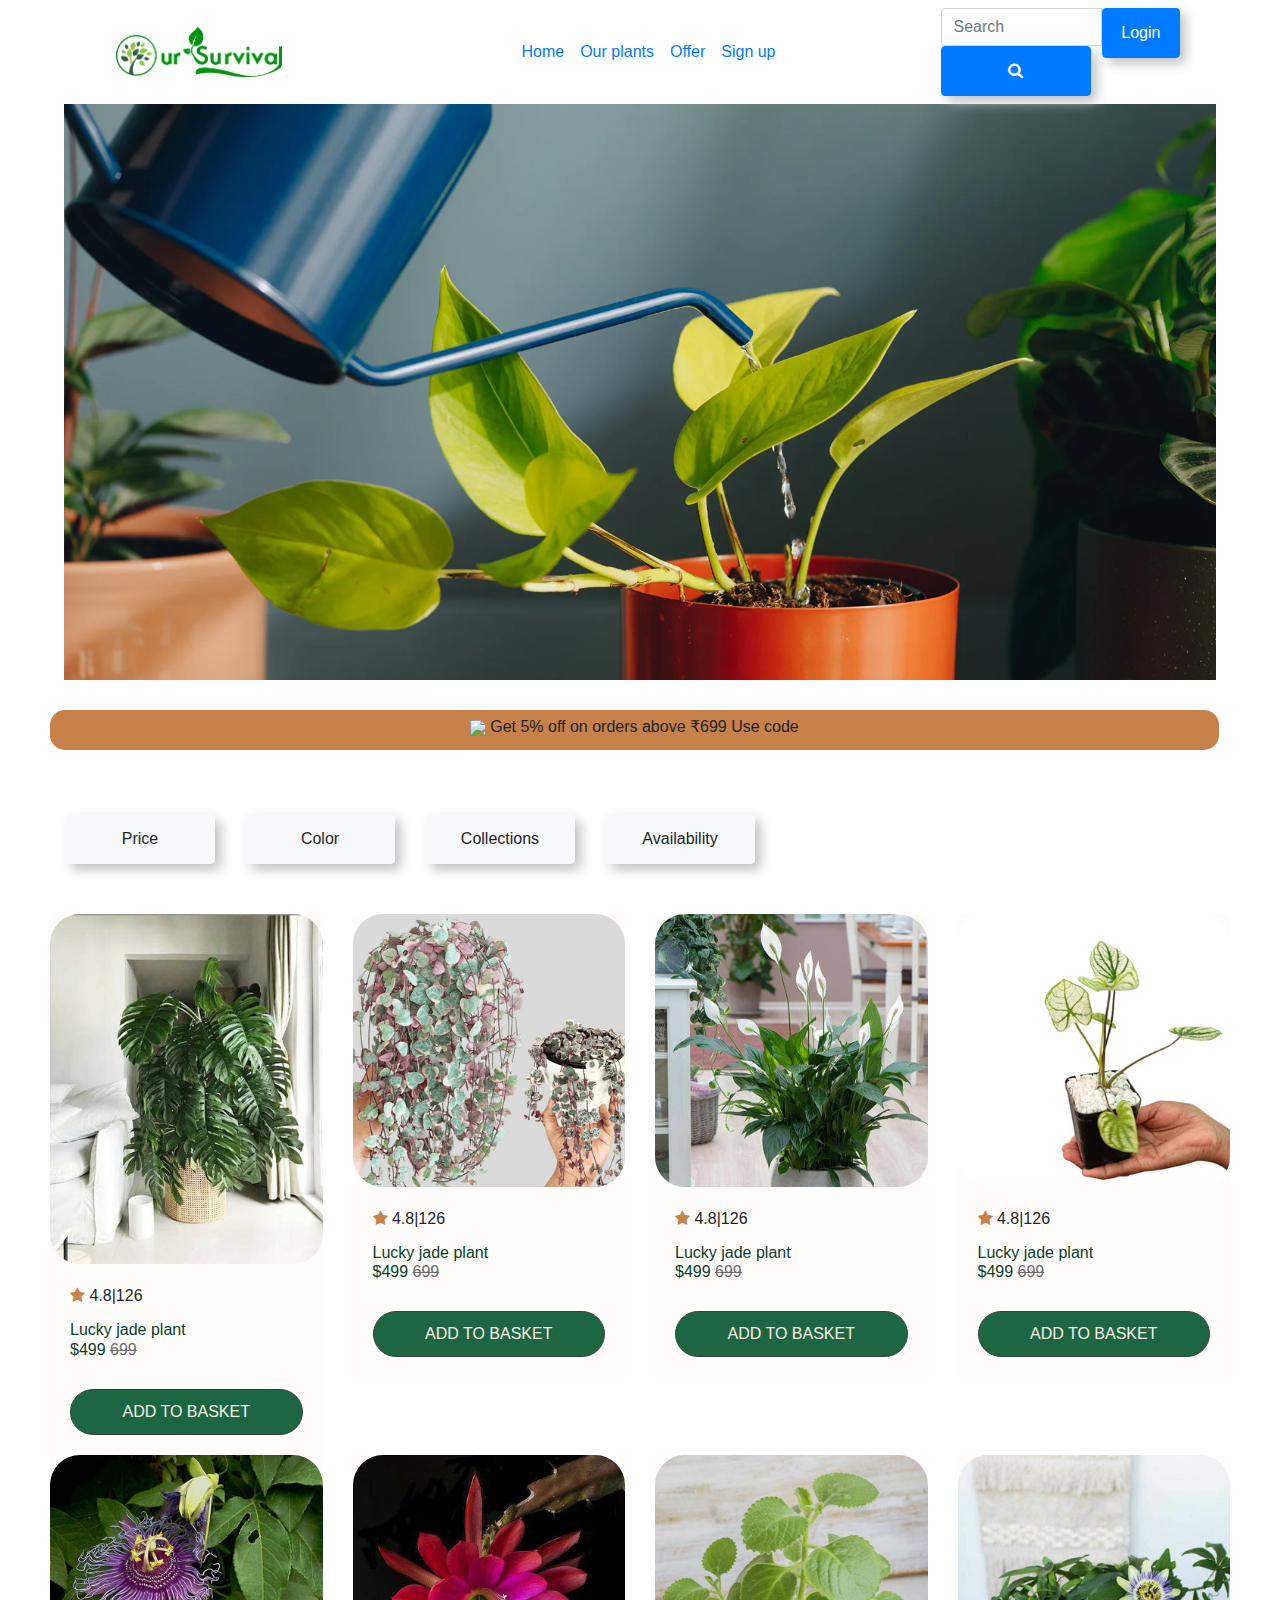
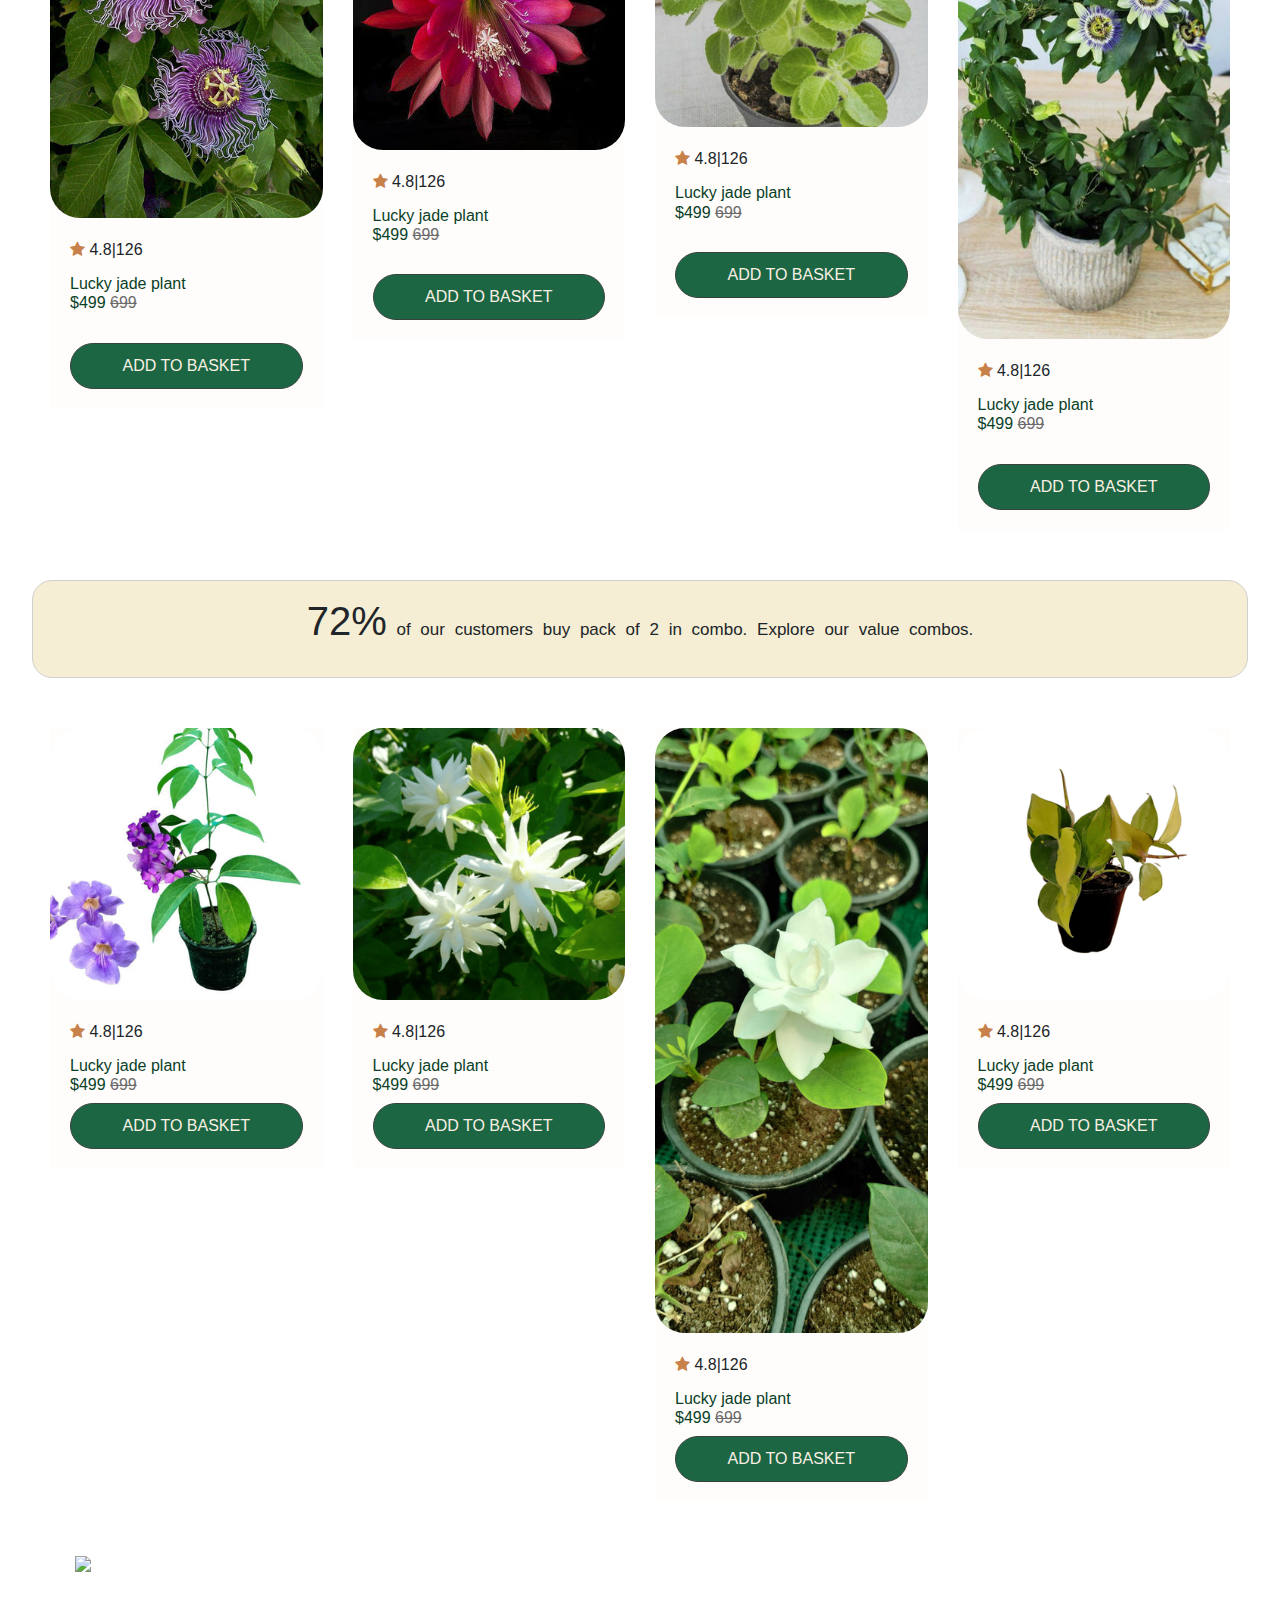
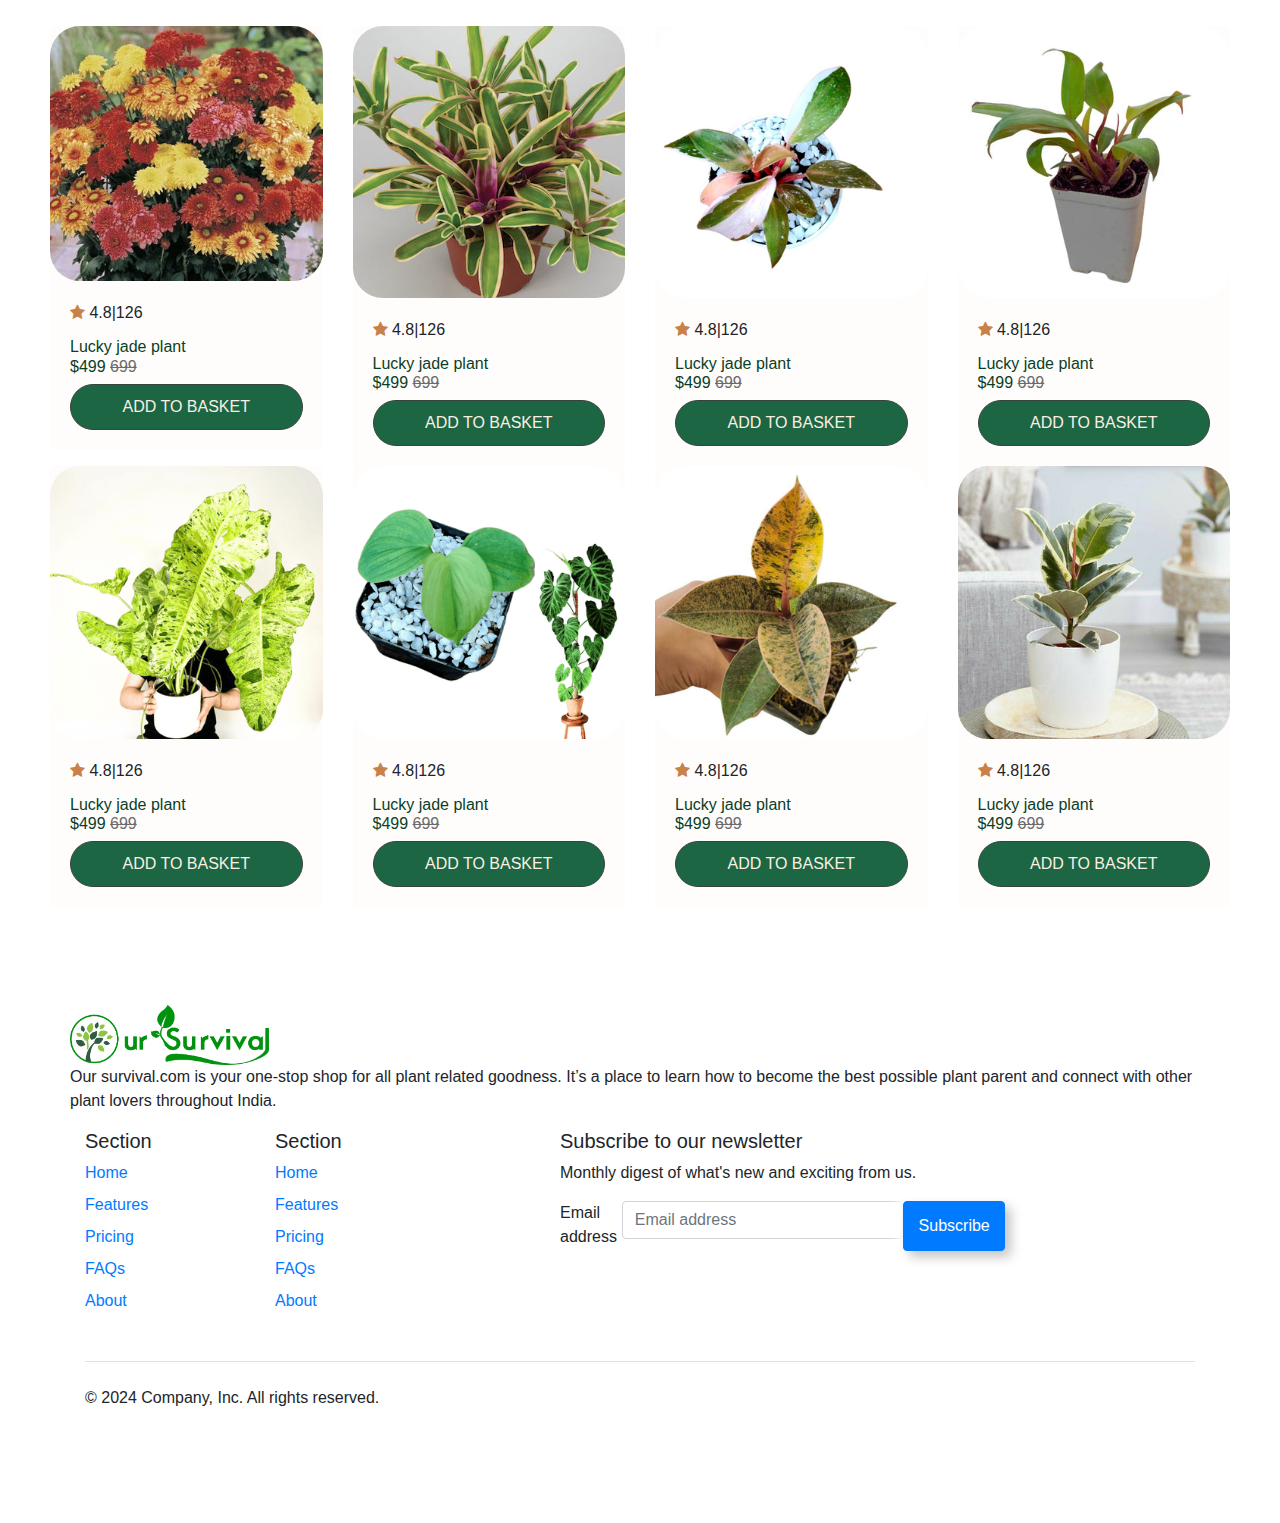
==== offer.html @ e55f76cd "Website v1.4" ====
<!doctype html>
<html lang="en">
  <head>
    <title>Title</title>
    <!-- Required meta tags -->
    <meta charset="utf-8">
    <meta name="viewport" content="width=device-width, initial-scale=1, shrink-to-fit=no">
<link rel="stylesheet" href="ankita.css">
<link rel="stylesheet" href="https://cdnjs.cloudflare.com/ajax/libs/font-awesome/4.7.0/css/font-awesome.min.css">


<style> .btn {
  width: 150px;
  height: 50px;
  color: #090909;
  font-size: 18px;
  border-radius: 0.5em;
  background: #e8e8e8;
  cursor: pointer;
  border: 1px solid #e8e8e8;
  transition: all 0.3s;
  box-shadow:
    6px 6px 12px #c5c5c5,
    -6px -6px 12px #ffffff;
}

.btn:active {
  color: #666;
  box-shadow:
    0px 0px 0px #c5c5c5,
    0px 0px 0px #ffffff,
    inset 4px 4px 12px #c5c5c5,
    inset -4px -4px 12px #ffffff;
}

</style>

<!-- Bootstrap CSS --> 
    <link rel="stylesheet" href="https://stackpath.bootstrapcdn.com/bootstrap/4.3.1/css/bootstrap.min.css" integrity="sha384-ggOyR0iXCbMQv3Xipma34MD+dH/1fQ784/j6cY/iJTQUOhcWr7x9JvoRxT2MZw1T" crossorigin="anonymous">

  </head>
  <body>

  <!-- nav start -->
  <nav
        class="navbar navbar-expand-lg rounded container"
        aria-label="Thirteenth navbar example"
      >
        <div class="container-fluid">
          <button
            class="navbar-toggler"
            type="button"
            data-bs-toggle="collapse"
            data-bs-target="#navbarsExample11"
            aria-controls="navbarsExample11"
            aria-expanded="false"
            aria-label="Toggle navigation"
          >
            <span class="navbar-toggler-icon"></span>
          </button>

          <div class="collapse navbar-collapse d-lg-flex" id="navbarsExample11">
            <a class="navbar-brand col-lg-3 me-0" href="#"
              ><img src="survival_logo[2].png" alt="brand-logo" height="50"
            /></a>
            <ul class="navbar-nav col-lg-6 justify-content-lg-center">
              <li class="nav-item">
                <a  class="nav-link active" aria-current="page" href="#">Home</a>
              </li>
               
              <li class="nav-item">
                <a class="nav-link active" aria-current="page" href="plant.html">Our plants</a>
              </li>
              <li class="nav-item">
                <a class="nav-link active" aria-current="page" href="offer.html">Offer</a>
              </li>
              <li class="nav-item">
                <a class="nav-link active" aria-current="page" href="sign up.html">Sign up</a>
              </li>
             
                
  
            </ul>

            <div class="d-lg-flex col-lg-3 justify-content-lg-end">
              <form action="#">
                <!-- Search field with search icon -->
                <div class="input-group">
                  <input type="text" class="form-control" placeholder="Search" />
                  <button class="btn btn-primary" type="button">
                    <i class="fa fa-search"></i>
                  </button>
                </div>
    
              </form>
              <button class="btn btn-primary">Login</button>
            </div>


            
          </div>
        </div>
      </nav>
  <!-- nav end -->
    <section>
      <img src="assets/img/carosel/4.webp" class="img-fluid" alt="Responsive image" style="width: 90%; margin-left: 5%; margin-bottom: 30px;">
    </section>


    <main style=" padding: 0px 0px 0px 50px; ">
    <div class="offer-strip-cus" style="background-color: #C78149; border-radius: 0%; width:95%; height: 40px; border-radius: 15px; text-align: center; padding: 5px;">
    <p> <img src="https://cdn.shopify.com/s/files/1/0646/8327/8550/files/Discount_1.gif?v=1719479650" style="width: 25px;"> Get 5% off on orders above ₹699  Use code</p>
    </div>
    </main>

    <div class="container-fluid" >
      <div class="text-center mt-4" style="display: flex; gap: 30px; padding: 40px 0px 0px 50px;">
          <button  class="btn btn-light">Price</button>
          <button  class="btn btn-light">Color</button>
          <button  class="btn btn-light"> Collections </button>
          <button  class="btn btn-light"> Availability</button>
      </div>
  </div>       

  


<section class="container-fluid" style=" padding: 50px; ">
  <div class="row">
      <!-- Card 1 -->
      <div class="col-md-3" >
          <div class="card" style="background-color: rgb(255, 253, 251); border: none;">
              <img src="resources/Images/1/asset 10.jpeg" class="card-img-top" alt="Card image 1" style="border-radius: 30px;">
              <div class="card-body" >
                  <p class="card-title">
                    <span class="fa fa-star checked" style="color: #C78149;"></span>
                    4.8|126</p>
                  <h6 class="card-text" style="color:#0a3f27 ;">Lucky jade plant <br> $499 <span style="color: #6c6c6c; text-decoration: line-through;">699</span></h6>
                  <a href="#"  style=" margin-top: 30px; color: rgb(249, 240, 227); display: flex; flex-direction:row-reverse;gap: 10px;justify-content: center;align-items: center; padding: 10px 10px; border-radius: 25px; background:#1c6644; border:1px solid #39433e; text-decoration: none; ">
                    ADD TO BASKET</a>
              </div>
          </div>
      </div>
      <!-- Card 2 -->
      <div class="col-md-3">
        <div class="card" style="background-color: rgb(255, 253, 251); border: none;">
            <img src="resources/Images/1/asset 12.png" class="card-img-top" alt="Card image 1" style="border-radius: 30px;">
            <div class="card-body" >
                <p class="card-title">
                  <span class="fa fa-star checked" style="color: #C78149;"></span>
                  4.8|126</p>
                <h6 class="card-text" style="color:#0a3f27 ;">Lucky jade plant <br> $499 <span style="color: #6c6c6c; text-decoration: line-through;">699</span></h6>
                <a href="#"  style=" margin-top: 30px;  color: rgb(249, 240, 227); display: flex; flex-direction:row-reverse;gap: 10px;justify-content: center;align-items: center; padding: 10px 10px; border-radius: 25px; background:#1c6644; border:1px solid #39433e; text-decoration: none; ">
                  ADD TO BASKET</a>
            </div>
        </div>
    </div>
      <!-- Card 3 -->
      <div class="col-md-3">
        <div class="card" style="background-color: rgb(255, 253, 251); border: none;">
            <img src="resources/Images/1/asset 14.jpeg" class="card-img-top" alt="Card image 1" style="border-radius: 30px;">
            <div class="card-body" >
                <p class="card-title">
                  <span class="fa fa-star checked" style="color: #C78149;"></span>
                  4.8|126</p>
                <h6 class="card-text" style="color:#0a3f27 ;">Lucky jade plant <br> $499 <span style="color: #6c6c6c; text-decoration: line-through;">699</span></h6>
                <a href="#" style=" margin-top: 30px; color: rgb(249, 240, 227); display: flex; flex-direction:row-reverse;gap: 10px;justify-content: center;align-items: center; padding: 10px 10px; border-radius: 25px; background:#1c6644; border:1px solid #39433e; text-decoration: none; ">
                  ADD TO BASKET</a>
            </div>
        </div>
    </div>
      <!-- Card 4 -->
      <div class="col-md-3">
        <div class="card" style="background-color: rgb(255, 253, 251); border: none;">
            <img src="resources/Images/1/asset 19.jpeg" class="card-img-top" alt="Card image 1" style="border-radius: 30px;">
            <div class="card-body" >
                <p class="card-title">
                  <span class="fa fa-star checked" style="color: #C78149;"></span>
                  4.8|126</p>
                <h6 class="card-text" style="color:#0a3f27 ;">Lucky jade plant <br> $499 <span style="color: #6c6c6c; text-decoration: line-through;">699</span></h6>
                <a href="#"  style=" margin-top: 30px; color: rgb(249, 240, 227); display: flex; flex-direction:row-reverse;gap: 10px;justify-content: center;align-items: center; padding: 10px 10px; border-radius: 25px; background:#1c6644; border:1px solid #39433e; text-decoration: none; ">
                  ADD TO BASKET</a>
            </div>
        </div>
    </div>
      <!-- Card 5 -->
      <div class="col-md-3">
        <div class="card" style="background-color: rgb(255, 253, 251); border: none;">
            <img src="resources/Images/1/asset 22.jpeg" class="card-img-top" alt="Card image 1" style="border-radius: 30px;">
            <div class="card-body" >
                <p class="card-title">
                  <span class="fa fa-star checked" style="color: #C78149;"></span>
                  4.8|126</p>
                <h6 class="card-text" style="color:#0a3f27 ;">Lucky jade plant <br> $499 <span style="color: #6c6c6c; text-decoration: line-through;">699</span></h6>
                <a href="#" style=" margin-top: 30px; color: rgb(249, 240, 227); display: flex; flex-direction:row-reverse;gap: 10px;justify-content: center;align-items: center; padding: 10px 10px; border-radius: 25px; background:#1c6644; border:1px solid #39433e; text-decoration: none; ">
                  ADD TO BASKET</a>
            </div>
        </div>
    </div>
      <!-- Card 6 -->
      <div class="col-md-3">
        <div class="card" style="background-color: rgb(255, 253, 251); border: none;">
            <img src="resources/Images/1/asset 26.jpeg" class="card-img-top" alt="Card image 1" style="border-radius: 30px;">
            <div class="card-body" >
                <p class="card-title">
                  <span class="fa fa-star checked" style="color: #C78149;"></span>
                  4.8|126</p>
                <h6 class="card-text" style="color:#0a3f27 ;">Lucky jade plant <br> $499 <span style="color: #6c6c6c; text-decoration: line-through;">699</span></h6>
                <a href="#"  style=" margin-top: 30px; color: rgb(249, 240, 227); display: flex; flex-direction:row-reverse;gap: 10px;justify-content: center;align-items: center; padding: 10px 10px; border-radius: 25px; background:#1c6644; border:1px solid #39433e; text-decoration: none; ">
                  ADD TO BASKET</a>
            </div>
        </div>
    </div>
      <!-- Card 7 -->
      <div class="col-md-3">
        <div class="card" style="background-color: rgb(255, 253, 251); border: none;">
            <img src="resources/Images/1/asset 35.jpeg" class="card-img-top" alt="Card image 1" style="border-radius: 30px;">
            <div class="card-body" >
                <p class="card-title">
                  <span class="fa fa-star checked" style="color: #C78149;"></span>
                  4.8|126</p>
                <h6 class="card-text" style="color:#0a3f27 ;">Lucky jade plant <br> $499 <span style="color: #6c6c6c; text-decoration: line-through;">699</span></h6>
                <a href="#"  style=" margin-top: 30px; color: rgb(249, 240, 227); display: flex; flex-direction:row-reverse;gap: 10px;justify-content: center;align-items: center; padding: 10px 10px; border-radius: 25px; background:#1c6644; border:1px solid #39433e; text-decoration: none; ">
                  ADD TO BASKET</a>
            </div>
        </div>
    </div>
      <!-- Card 8 -->
      <div class="col-md-3">
        <div class="card" style="background-color: rgb(255, 253, 251); border: none;">
            <img src="resources/Images/1/asset 37.jpeg" class="card-img-top" alt="Card image 1" style="border-radius: 30px;">
            <div class="card-body" >
                <p class="card-title">
                  <span class="fa fa-star checked" style="color: #C78149;"></span>
                  4.8|126</p>
                <h6 class="card-text" style="color:#0a3f27 ;">Lucky jade plant <br> $499 <span style="color: #6c6c6c; text-decoration: line-through;">699</span></h6>
                <a href="#"  style=" margin-top: 30px; color: rgb(249, 240, 227); display: flex; flex-direction:row-reverse;gap: 10px;justify-content: center;align-items: center; padding: 10px 10px; border-radius: 25px; background:#1c6644; border:1px solid #39433e; text-decoration: none; ">
                  ADD TO BASKET</a>
            </div>
        </div>
    </div>
  </div>
</section>

      <section class="container-fluid" style="width: 95%; padding: 10px;  background: #f5eed4;  border-radius:20px ; border: 1px solid #d1d0cf;">
      <p style="text-align: center;font-weight: 400; font-size: 17px; word-spacing: 5px;"><span style=" font-size: 40px; font-weight: 500; ">72%</span>     of our customers buy pack of 2 in combo. Explore our value combos.</p>
      </section>

      <section class="container-fluid" style=" padding: 50px;">
        <div class="row">
            <!-- Card 1 -->
            <div class="col-md-3" >
                <div class="card" style="background-color: rgb(255, 253, 251); border: none;">
                    <img src="resources/Images/1/asset 40.jpeg" class="card-img-top" alt="Card image 1" style="border-radius: 30px;">
                    <div class="card-body" >
                        <p class="card-title">
                          <span class="fa fa-star checked" style="color: #C78149;"></span>
                          4.8|126</p>
                        <h6 class="card-text" style="color:#0a3f27 ;">Lucky jade plant <br> $499 <span style="color: #6c6c6c; text-decoration: line-through;">699</span></h6>
                        <a href="#" class=" " style="color: rgb(249, 240, 227); display: flex; flex-direction:row-reverse;gap: 10px;justify-content: center;align-items: center; padding: 10px 10px; border-radius: 25px; background:#1c6644; border:1px solid #39433e; text-decoration: none; ">
                          ADD TO BASKET</a>
                    </div>
                </div>
            </div>
            <!-- Card 2 -->
            <div class="col-md-3">
              <div class="card" style="background-color: rgb(255, 253, 251); border: none;">
                  <img src="resources/Images/1/asset 41.png" class="card-img-top" alt="Card image 1" style="border-radius: 30px;">
                  <div class="card-body" >
                      <p class="card-title">
                        <span class="fa fa-star checked" style="color: #C78149;"></span>
                        4.8|126</p>
                      <h6 class="card-text" style="color:#0a3f27 ;">Lucky jade plant <br> $499 <span style="color: #6c6c6c; text-decoration: line-through;">699</span></h6>
                      <a href="#" class=" " style="color: rgb(249, 240, 227); display: flex; flex-direction:row-reverse;gap: 10px;justify-content: center;align-items: center; padding: 10px 10px; border-radius: 25px; background:#1c6644; border:1px solid #39433e; text-decoration: none; ">
                        ADD TO BASKET</a>
                  </div>
              </div>
          </div>
            <!-- Card 3 -->
            <div class="col-md-3">
              <div class="card" style="background-color: rgb(255, 253, 251); border: none;">
                  <img src="resources/Images/1/asset 50.jpeg" class="card-img-top" alt="Card image 1" style="border-radius: 30px;">
                  <div class="card-body" >
                      <p class="card-title">
                        <span class="fa fa-star checked" style="color: #C78149;"></span>
                        4.8|126</p>
                      <h6 class="card-text" style="color:#0a3f27 ;">Lucky jade plant <br> $499 <span style="color: #6c6c6c; text-decoration: line-through;">699</span></h6>
                      <a href="#" class=" " style="color: rgb(249, 240, 227); display: flex; flex-direction:row-reverse;gap: 10px;justify-content: center;align-items: center; padding: 10px 10px; border-radius: 25px; background:#1c6644; border:1px solid #39433e; text-decoration: none; ">
                        ADD TO BASKET</a>
                  </div>
              </div>
          </div>
            <!-- Card 4 -->
            <div class="col-md-3">
              <div class="card" style="background-color: rgb(255, 253, 251); border: none;">
                  <img src="resources/Images/1/asset 59.png" class="card-img-top" alt="Card image 1" style="border-radius: 30px;">
                  <div class="card-body" >
                      <p class="card-title">
                        <span class="fa fa-star checked" style="color: #C78149;"></span>
                        4.8|126</p>
                      <h6 class="card-text" style="color:#0a3f27 ;">Lucky jade plant <br> $499 <span style="color: #6c6c6c; text-decoration: line-through;">699</span></h6>
                      <a href="#" class=" " style="color: rgb(249, 240, 227); display: flex; flex-direction:row-reverse;gap: 10px;justify-content: center;align-items: center; padding: 10px 10px; border-radius: 25px; background:#1c6644; border:1px solid #39433e; text-decoration: none; ">
                        ADD TO BASKET</a>
                  </div>
              </div>
          </div>
        </div>
      </section>

      <div class="commonclassfordesign second">
        <div class="forth-section-plp-cus" >
        <img class="desktop-image" src="https://cdn.shopify.com/s/files/1/0646/8327/8550/files/Group_1000008405.png?v=1719384956" style="width: 90%; margin-left: 75px;">
          <!-- <img class="mobile-image" src="https://cdn.shopify.com/s/files/1/0646/8327/8550/files/Group_1000008378_1.png?v=1719404332"> -->
        </div>
      </div>
    

      <section class="container-fluid" style=" padding: 50px;">
        <div class="row">
            <!-- Card 1 -->
            <div class="col-md-3" >
                <div class="card" style="background-color: rgb(255, 253, 251); border: none;">
                    <img src="resources/Images/1/asset 61.jpeg" class="card-img-top" alt="Card image 1" style="border-radius: 30px;">
                    <div class="card-body" >
                        <p class="card-title">
                          <span class="fa fa-star checked" style="color: #C78149;"></span>
                          4.8|126</p>
                        <h6 class="card-text" style="color:#0a3f27 ;">Lucky jade plant <br> $499 <span style="color: #6c6c6c; text-decoration: line-through;">699</span></h6>
                        <a href="#" class=" " style="color: rgb(249, 240, 227); display: flex; flex-direction:row-reverse;gap: 10px;justify-content: center;align-items: center; padding: 10px 10px; border-radius: 25px; background:#1c6644; border:1px solid #39433e; text-decoration: none; ">
                          ADD TO BASKET</a>
                    </div>
                </div>
            </div>
            <!-- Card 2 -->
            <div class="col-md-3">
              <div class="card" style="background-color: rgb(255, 253, 251); border: none;">
                  <img src="resources/Images/1/asset 71.jpeg" class="card-img-top" alt="Card image 1" style="border-radius: 30px;">
                  <div class="card-body" >
                      <p class="card-title">
                        <span class="fa fa-star checked" style="color: #C78149;"></span>
                        4.8|126</p>
                      <h6 class="card-text" style="color:#0a3f27 ;">Lucky jade plant <br> $499 <span style="color: #6c6c6c; text-decoration: line-through;">699</span></h6>
                      <a href="#" class=" " style="color: rgb(249, 240, 227); display: flex; flex-direction:row-reverse;gap: 10px;justify-content: center;align-items: center; padding: 10px 10px; border-radius: 25px; background:#1c6644; border:1px solid #39433e; text-decoration: none; ">
                        ADD TO BASKET</a>
                  </div>
              </div>
          </div>
            <!-- Card 3 -->
            <div class="col-md-3">
              <div class="card" style="background-color: rgb(255, 253, 251); border: none;">
                  <img src="resources/Images/1/asset 84.png" class="card-img-top" alt="Card image 1" style="border-radius: 30px;">
                  <div class="card-body" >
                      <p class="card-title">
                        <span class="fa fa-star checked" style="color: #C78149;"></span>
                        4.8|126</p>
                      <h6 class="card-text" style="color:#0a3f27 ;">Lucky jade plant <br> $499 <span style="color: #6c6c6c; text-decoration: line-through;">699</span></h6>
                      <a href="#" class=" " style="color: rgb(249, 240, 227); display: flex; flex-direction:row-reverse;gap: 10px;justify-content: center;align-items: center; padding: 10px 10px; border-radius: 25px; background:#1c6644; border:1px solid #39433e; text-decoration: none; ">
                        ADD TO BASKET</a>
                  </div>
              </div>
          </div>
            <!-- Card 4 -->
            <div class="col-md-3">
              <div class="card" style="background-color: rgb(255, 253, 251); border: none;">
                  <img src="resources/Images/1/asset 89.jpeg" class="card-img-top" alt="Card image 1" style="border-radius: 30px;">
                  <div class="card-body" >
                      <p class="card-title">
                        <span class="fa fa-star checked" style="color: #C78149;"></span>
                        4.8|126</p>
                      <h6 class="card-text" style="color:#0a3f27 ;">Lucky jade plant <br> $499 <span style="color: #6c6c6c; text-decoration: line-through;">699</span></h6>
                      <a href="#" class=" " style="color: rgb(249, 240, 227); display: flex; flex-direction:row-reverse;gap: 10px;justify-content: center;align-items: center; padding: 10px 10px; border-radius: 25px; background:#1c6644; border:1px solid #39433e; text-decoration: none; ">
                        ADD TO BASKET</a>
                  </div>
              </div>
          </div>
            <!-- Card 5 -->
            <div class="col-md-3">
              <div class="card" style="background-color: rgb(255, 253, 251); border: none;">
                  <img src="resources/Images/1/asset 90.png" class="card-img-top" alt="Card image 1" style="border-radius: 30px;">
                  <div class="card-body" >
                      <p class="card-title">
                        <span class="fa fa-star checked" style="color: #C78149;"></span>
                        4.8|126</p>
                      <h6 class="card-text" style="color:#0a3f27 ;">Lucky jade plant <br> $499 <span style="color: #6c6c6c; text-decoration: line-through;">699</span></h6>
                      <a href="#" class=" " style="color: rgb(249, 240, 227); display: flex; flex-direction:row-reverse;gap: 10px;justify-content: center;align-items: center; padding: 10px 10px; border-radius: 25px; background:#1c6644; border:1px solid #39433e; text-decoration: none; ">
                        ADD TO BASKET</a>
                  </div>
              </div>
          </div>
            <!-- Card 6 -->
            <div class="col-md-3">
              <div class="card" style="background-color: rgb(255, 253, 251); border: none;">
                  <img src="resources/Images/1/asset 92.png" class="card-img-top" alt="Card image 1" style="border-radius: 30px;">
                  <div class="card-body" >
                      <p class="card-title">
                        <span class="fa fa-star checked" style="color: #C78149;"></span>
                        4.8|126</p>
                      <h6 class="card-text" style="color:#0a3f27 ;">Lucky jade plant <br> $499 <span style="color: #6c6c6c; text-decoration: line-through;">699</span></h6>
                      <a href="#" class=" " style="color: rgb(249, 240, 227); display: flex; flex-direction:row-reverse;gap: 10px;justify-content: center;align-items: center; padding: 10px 10px; border-radius: 25px; background:#1c6644; border:1px solid #39433e; text-decoration: none; ">
                        ADD TO BASKET</a>
                  </div>
              </div>
          </div>
            <!-- Card 7 -->
            <div class="col-md-3">
              <div class="card" style="background-color: rgb(255, 253, 251); border: none;">
                  <img src="resources/Images/1/asset 97.jpeg" class="card-img-top" alt="Card image 1" style="border-radius: 30px;">
                  <div class="card-body" >
                      <p class="card-title">
                        <span class="fa fa-star checked" style="color: #C78149;"></span>
                        4.8|126</p>
                      <h6 class="card-text" style="color:#0a3f27 ;">Lucky jade plant <br> $499 <span style="color: #6c6c6c; text-decoration: line-through;">699</span></h6>
                      <a href="#" class=" " style="color: rgb(249, 240, 227); display: flex; flex-direction:row-reverse;gap: 10px;justify-content: center;align-items: center; padding: 10px 10px; border-radius: 25px; background:#1c6644; border:1px solid #39433e; text-decoration: none; ">
                        ADD TO BASKET</a>
                  </div>
              </div>
          </div>
            <!-- Card 8 -->
            <div class="col-md-3">
              <div class="card" style="background-color: rgb(255, 253, 251); border: none;">
                  <img src="resources/Images/1/asset 98.jpeg" class="card-img-top" alt="Card image 1" style="border-radius: 30px;">
                  <div class="card-body" >
                      <p class="card-title">
                        <span class="fa fa-star checked" style="color: #C78149;"></span>
                        4.8|126</p>
                      <h6 class="card-text" style="color:#0a3f27 ;">Lucky jade plant <br> $499 <span style="color: #6c6c6c; text-decoration: line-through;">699</span></h6>
                      <a href="#" class=" " style="color: rgb(249, 240, 227); display: flex; flex-direction:row-reverse;gap: 10px;justify-content: center;align-items: center; padding: 10px 10px; border-radius: 25px; background:#1c6644; border:1px solid #39433e; text-decoration: none; ">
                        ADD TO BASKET</a>
                  </div>
              </div>
          </div>
        </div>
      </section>

      <!-- footer start -->

      <div class="container">
        <footer class="py-5">
          <div class="row">
            <!-- <div class="col-6 col-md-2 mb-3">
  
              <h5>Section</h5>
              <ul class="nav flex-column">
                <li class="nav-item mb-2">
                  <a href="#" class="nav-link p-0 text-body-secondary">Home</a>
                </li>
                <li class="nav-item mb-2">
                  <a href="#" class="nav-link p-0 text-body-secondary"
                    >New Arrivals</a
                  >
                </li>
                <li class="nav-item mb-2">
                  <a href="#" class="nav-link p-0 text-body-secondary">Prici</a>
                </li>
                <li class="nav-item mb-2">
                  <a href="#" class="nav-link p-0 text-body-secondary">FAQs</a>
                </li>
                <li class="nav-item mb-2">
                  <a href="#" class="nav-link p-0 text-body-secondary">About</a>
                </li>
              </ul>
            </div> -->
  
            <div class="mt-0 block-text">
              <img src="survival_logo[2].png" loading="lazy"
              height="60px"><br>
      <p>Our survival.com is your one-stop shop for all plant related goodness. It’s a place to learn how to become the best possible plant parent and connect with other plant lovers throughout India.</p>
            </div>
  
            <div class="col-6 col-md-2 mb-3">
              <h5>Section</h5>
              <ul class="nav flex-column">
                <li class="nav-item mb-2">
                  <a href="#" class="nav-link p-0 text-body-secondary">Home</a>
                </li>
                <li class="nav-item mb-2">
                  <a href="#" class="nav-link p-0 text-body-secondary"
                    >Features</a
                  >
                </li>
                <li class="nav-item mb-2">
                  <a href="#" class="nav-link p-0 text-body-secondary">Pricing</a>
                </li>
                <li class="nav-item mb-2">
                  <a href="#" class="nav-link p-0 text-body-secondary">FAQs</a>
                </li>
                <li class="nav-item mb-2">
                  <a href="#" class="nav-link p-0 text-body-secondary">About</a>
                </li>
              </ul>
            </div>
  
            <div class="col-6 col-md-2 mb-3">
              <h5>Section</h5>
              <ul class="nav flex-column">
                <li class="nav-item mb-2">
                  <a href="#" class="nav-link p-0 text-body-secondary">Home</a>
                </li>
                <li class="nav-item mb-2">
                  <a href="#" class="nav-link p-0 text-body-secondary"
                    >Features</a
                  >
                </li>
                <li class="nav-item mb-2">
                  <a href="#" class="nav-link p-0 text-body-secondary">Pricing</a>
                </li>
                <li class="nav-item mb-2">
                  <a href="#" class="nav-link p-0 text-body-secondary">FAQs</a>
                </li>
                <li class="nav-item mb-2">
                  <a href="#" class="nav-link p-0 text-body-secondary">About</a>
                </li>
              </ul>
            </div>
  
            <div class="col-md-5 offset-md-1 mb-3">
              <form>
                <h5>Subscribe to our newsletter</h5>
                <p>Monthly digest of what's new and exciting from us.</p>
                <div class="d-flex flex-column flex-sm-row w-100 gap-2">
                  <label for="newsletter1" class="visually-hidden"
                    >Email address</label
                  >
                  <input
                    id="newsletter1"
                    type="text"
                    class="form-control"
                    placeholder="Email address"
                  />
                  <button class="btn btn-primary" type="button">Subscribe</button>
                </div>
              </form>
            </div>
          </div>
  
          <div
            class="d-flex flex-column flex-sm-row justify-content-between py-4 my-4 border-top"
          >
            <p>© 2024 Company, Inc. All rights reserved.</p>
            <ul class="list-unstyled d-flex">
              <li class="ms-3">
                <a class="link-body-emphasis" href="#"
                  ><svg class="bi" width="24" height="24">
                    <use xlink:href="#twitter"></use></svg
                ></a>
              </li>
              <li class="ms-3">
                <a class="link-body-emphasis" href="#"
                  ><svg class="bi" width="24" height="24">
                    <use xlink:href="#instagram"></use></svg
                ></a>
              </li>
              <li class="ms-3">
                <a class="link-body-emphasis" href="#"
                  ><svg class="bi" width="24" height="24">
                    <use xlink:href="#facebook"></use></svg
                ></a>
              </li>
            </ul>
          </div>
        </footer>
      </div>
      <!-- footer end -->
        



      
    <!-- Optional JavaScript -->
    <!-- jQuery first, then Popper.js, then Bootstrap JS -->
    <script src="https://code.jquery.com/jquery-3.3.1.slim.min.js" integrity="sha384-q8i/X+965DzO0rT7abK41JStQIAqVgRVzpbzo5smXKp4YfRvH+8abtTE1Pi6jizo" crossorigin="anonymous"></script>
    <script src="https://cdnjs.cloudflare.com/ajax/libs/popper.js/1.14.7/umd/popper.min.js" integrity="sha384-UO2eT0CpHqdSJQ6hJty5KVphtPhzWj9WO1clHTMGa3JDZwrnQq4sF86dIHNDz0W1" crossorigin="anonymous"></script>
    <script src="https://stackpath.bootstrapcdn.com/bootstrap/4.3.1/js/bootstrap.min.js" integrity="sha384-JjSmVgyd0p3pXB1rRibZUAYoIIy6OrQ6VrjIEaFf/nJGzIxFDsf4x0xIM+B07jRM" crossorigin="anonymous"></script>
  </body>
</html>
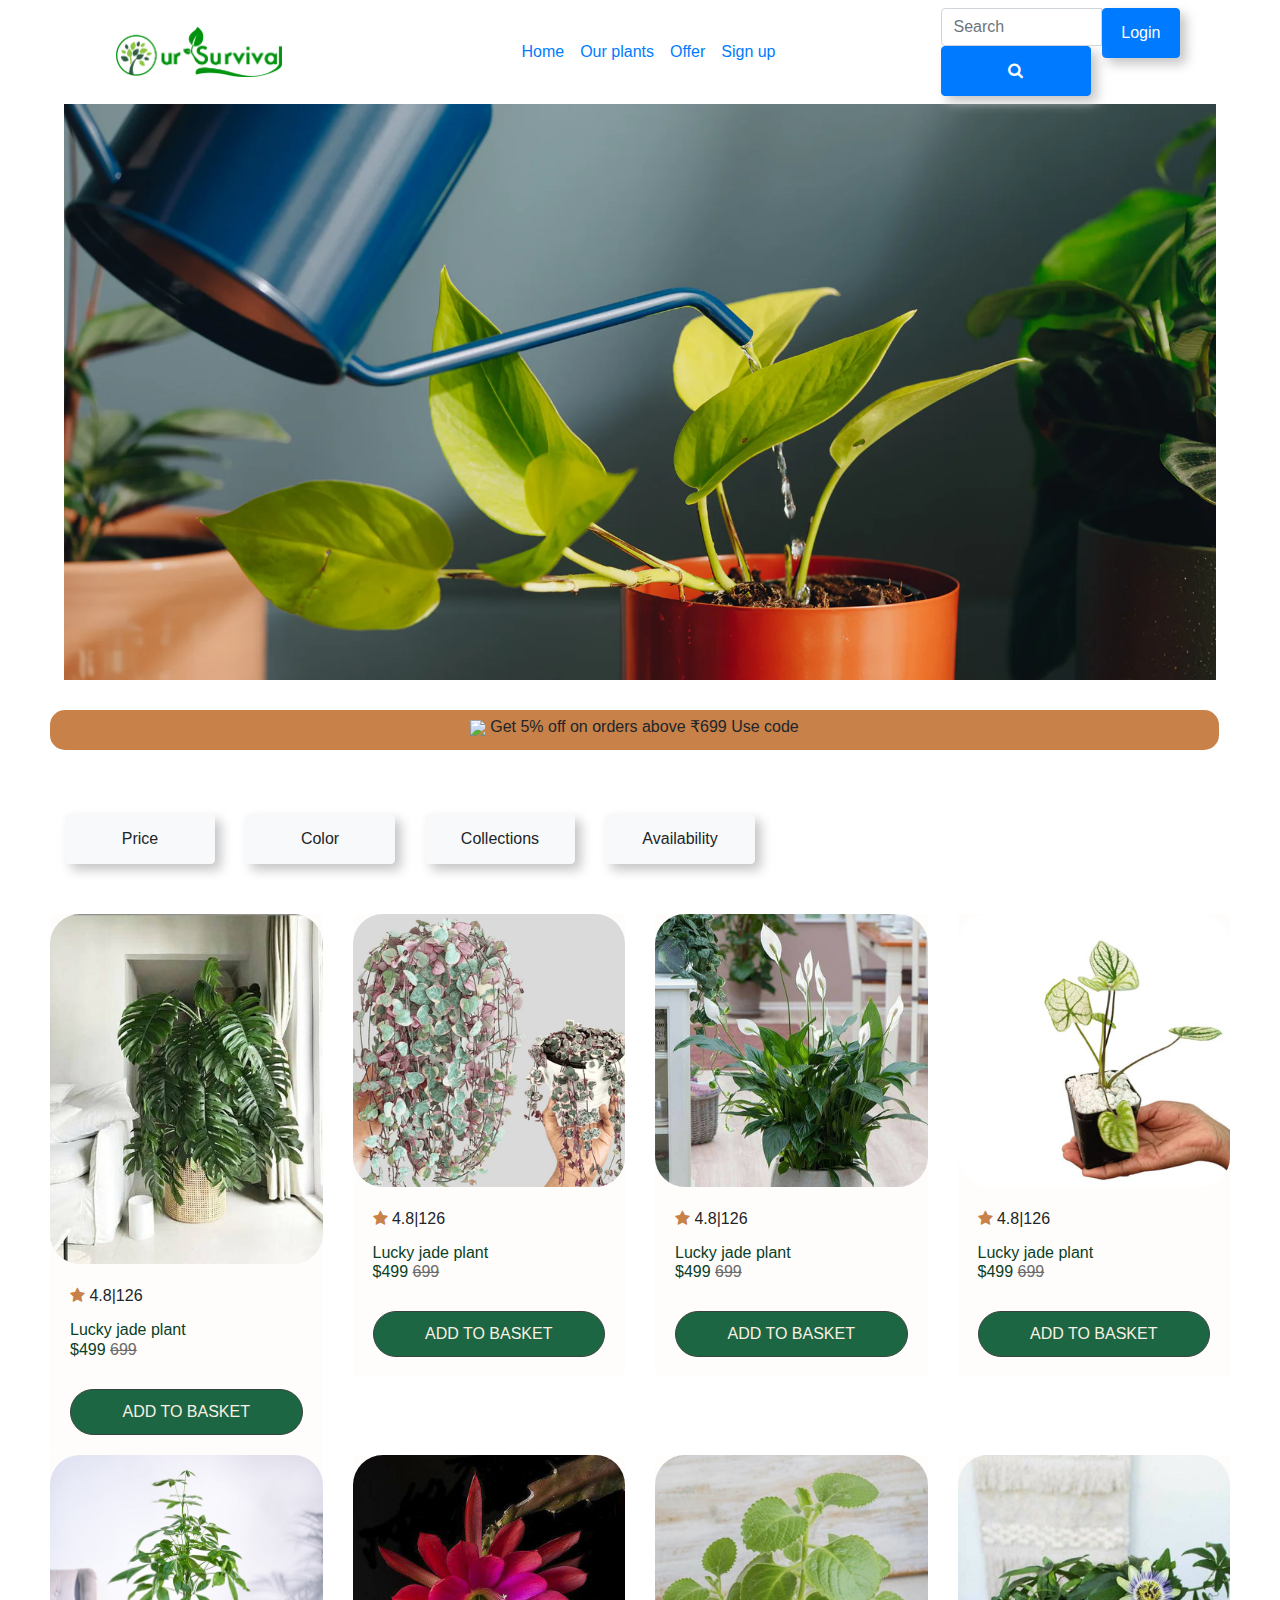
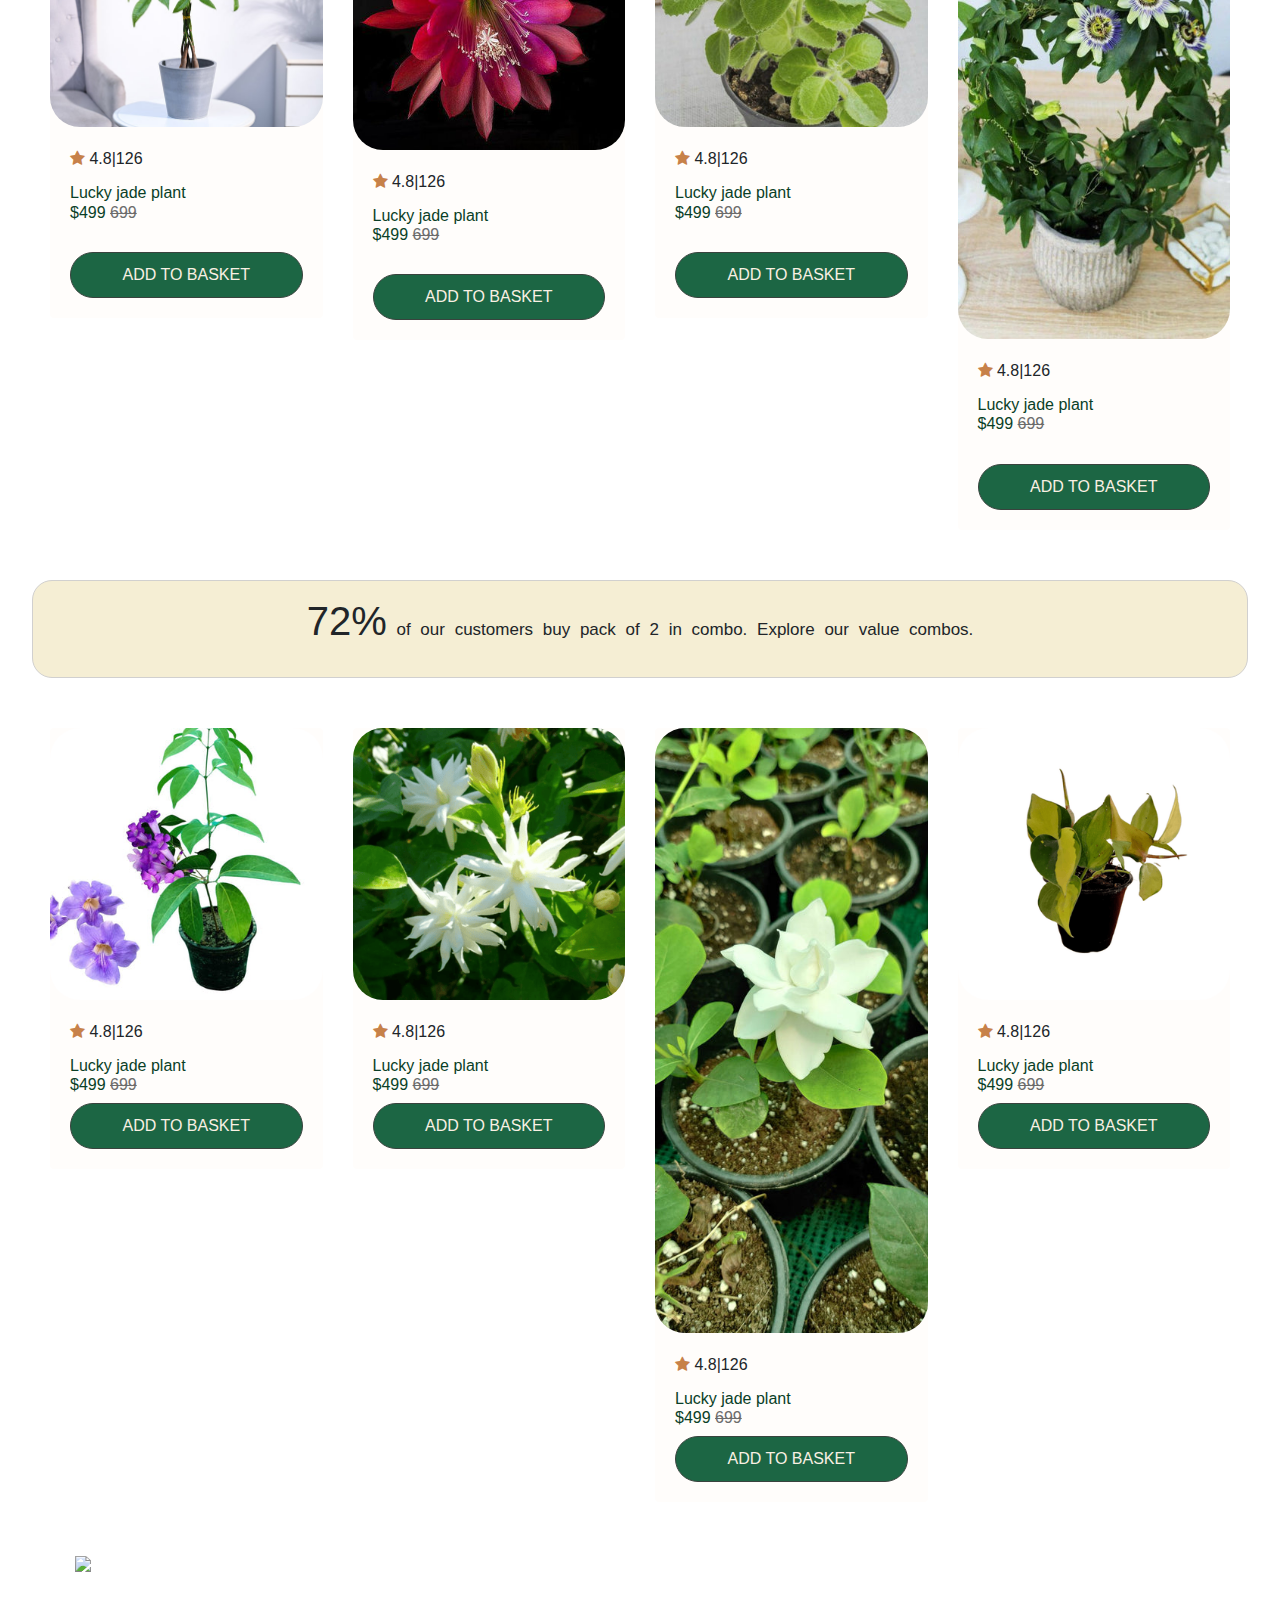
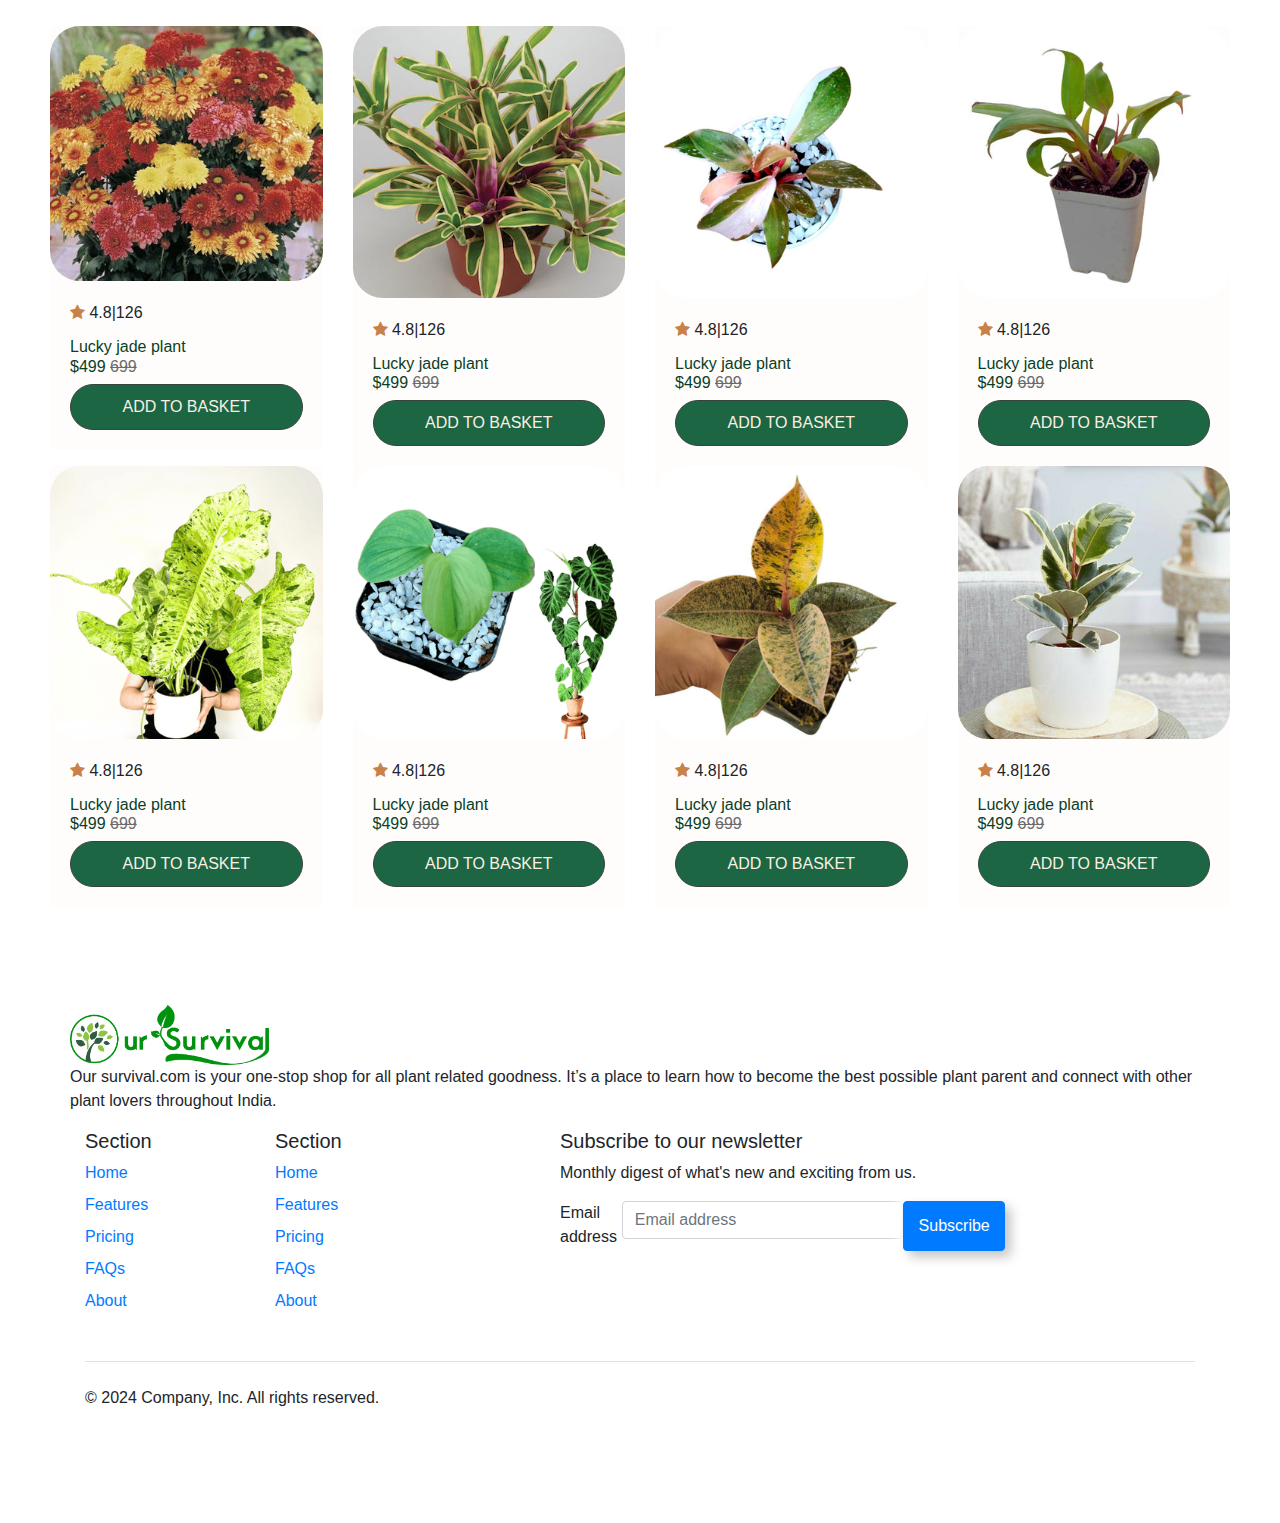
==== commit acc1ce01: "website v1.5" ====
--- a/offer.html
+++ b/offer.html
@@ -186,7 +186,7 @@
       <!-- Card 5 -->
       <div class="col-md-3">
         <div class="card" style="background-color: rgb(255, 253, 251); border: none;">
-            <img src="resources/Images/1/asset 22.jpeg" class="card-img-top" alt="Card image 1" style="border-radius: 30px;">
+            <img src="new image/asset 30.jpeg" class="card-img-top" alt="Card image 1" style="border-radius: 30px;">
             <div class="card-body" >
                 <p class="card-title">
                   <span class="fa fa-star checked" style="color: #C78149;"></span>
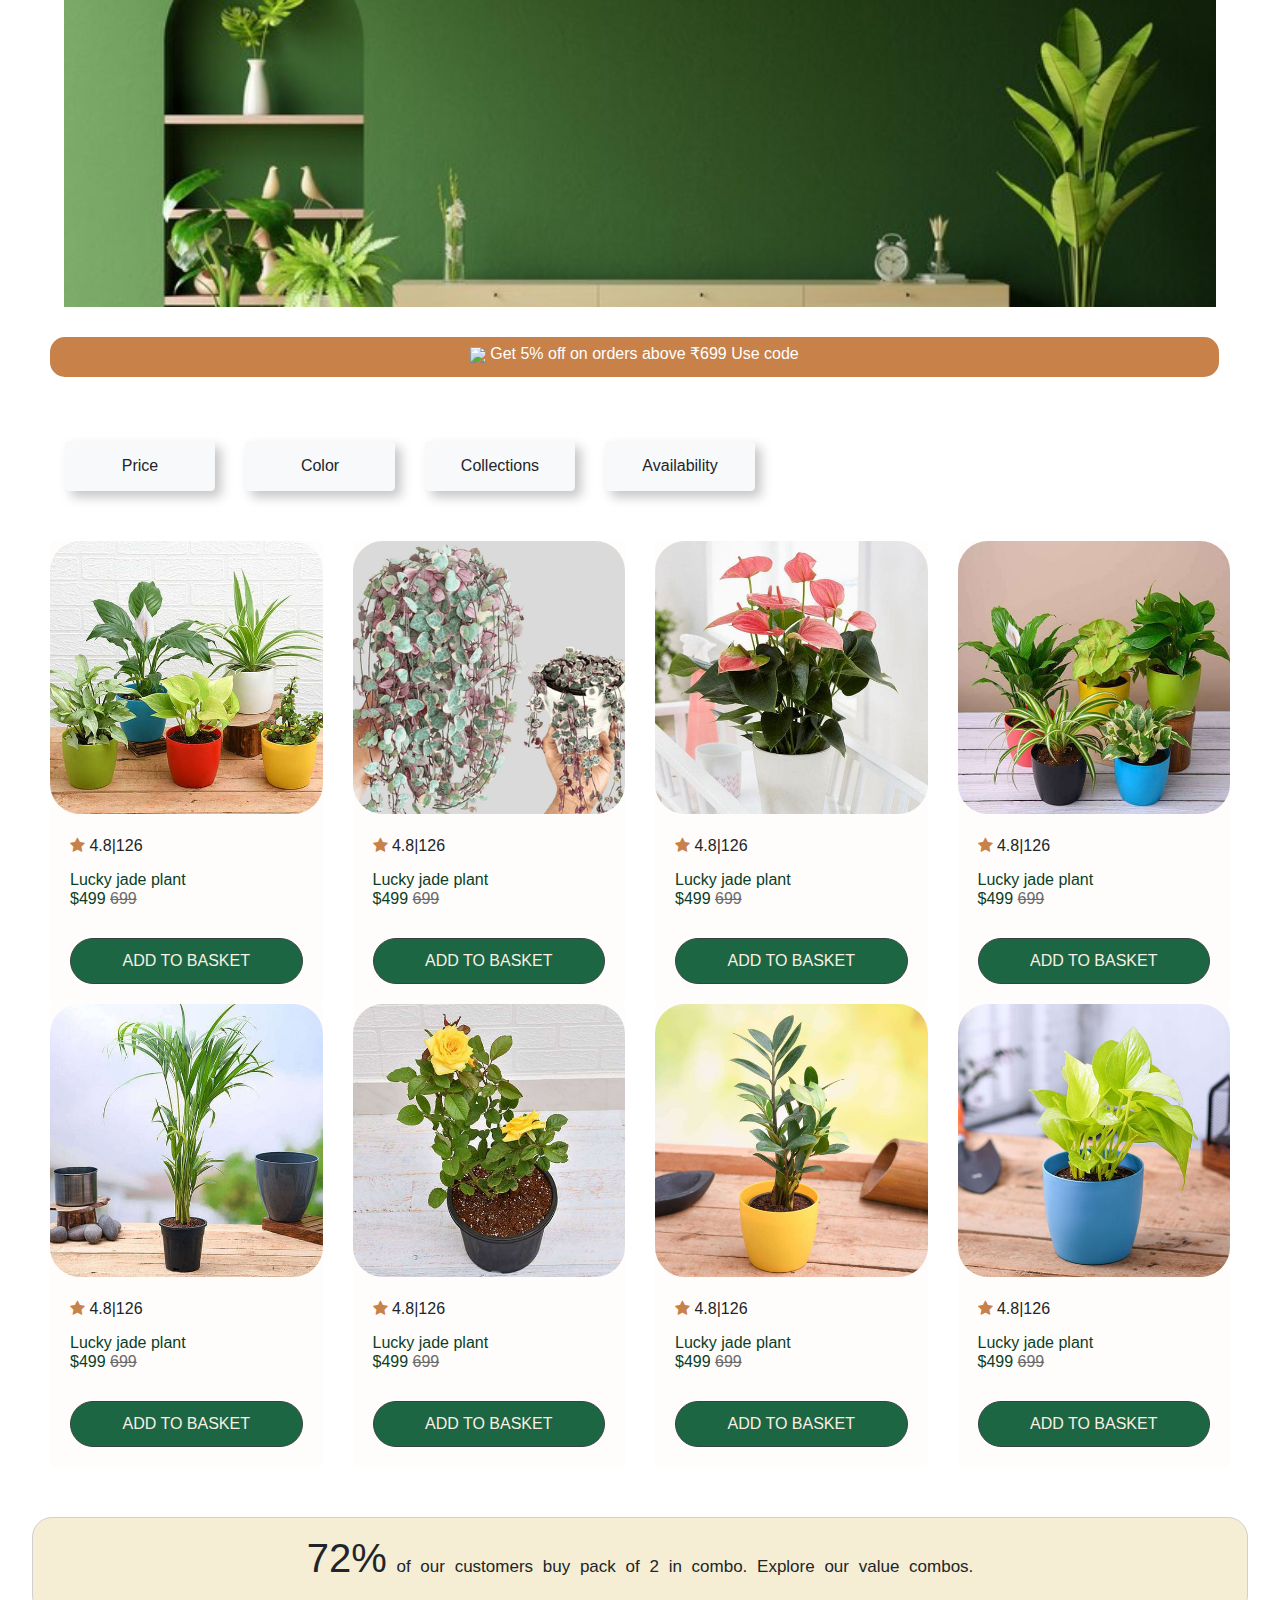
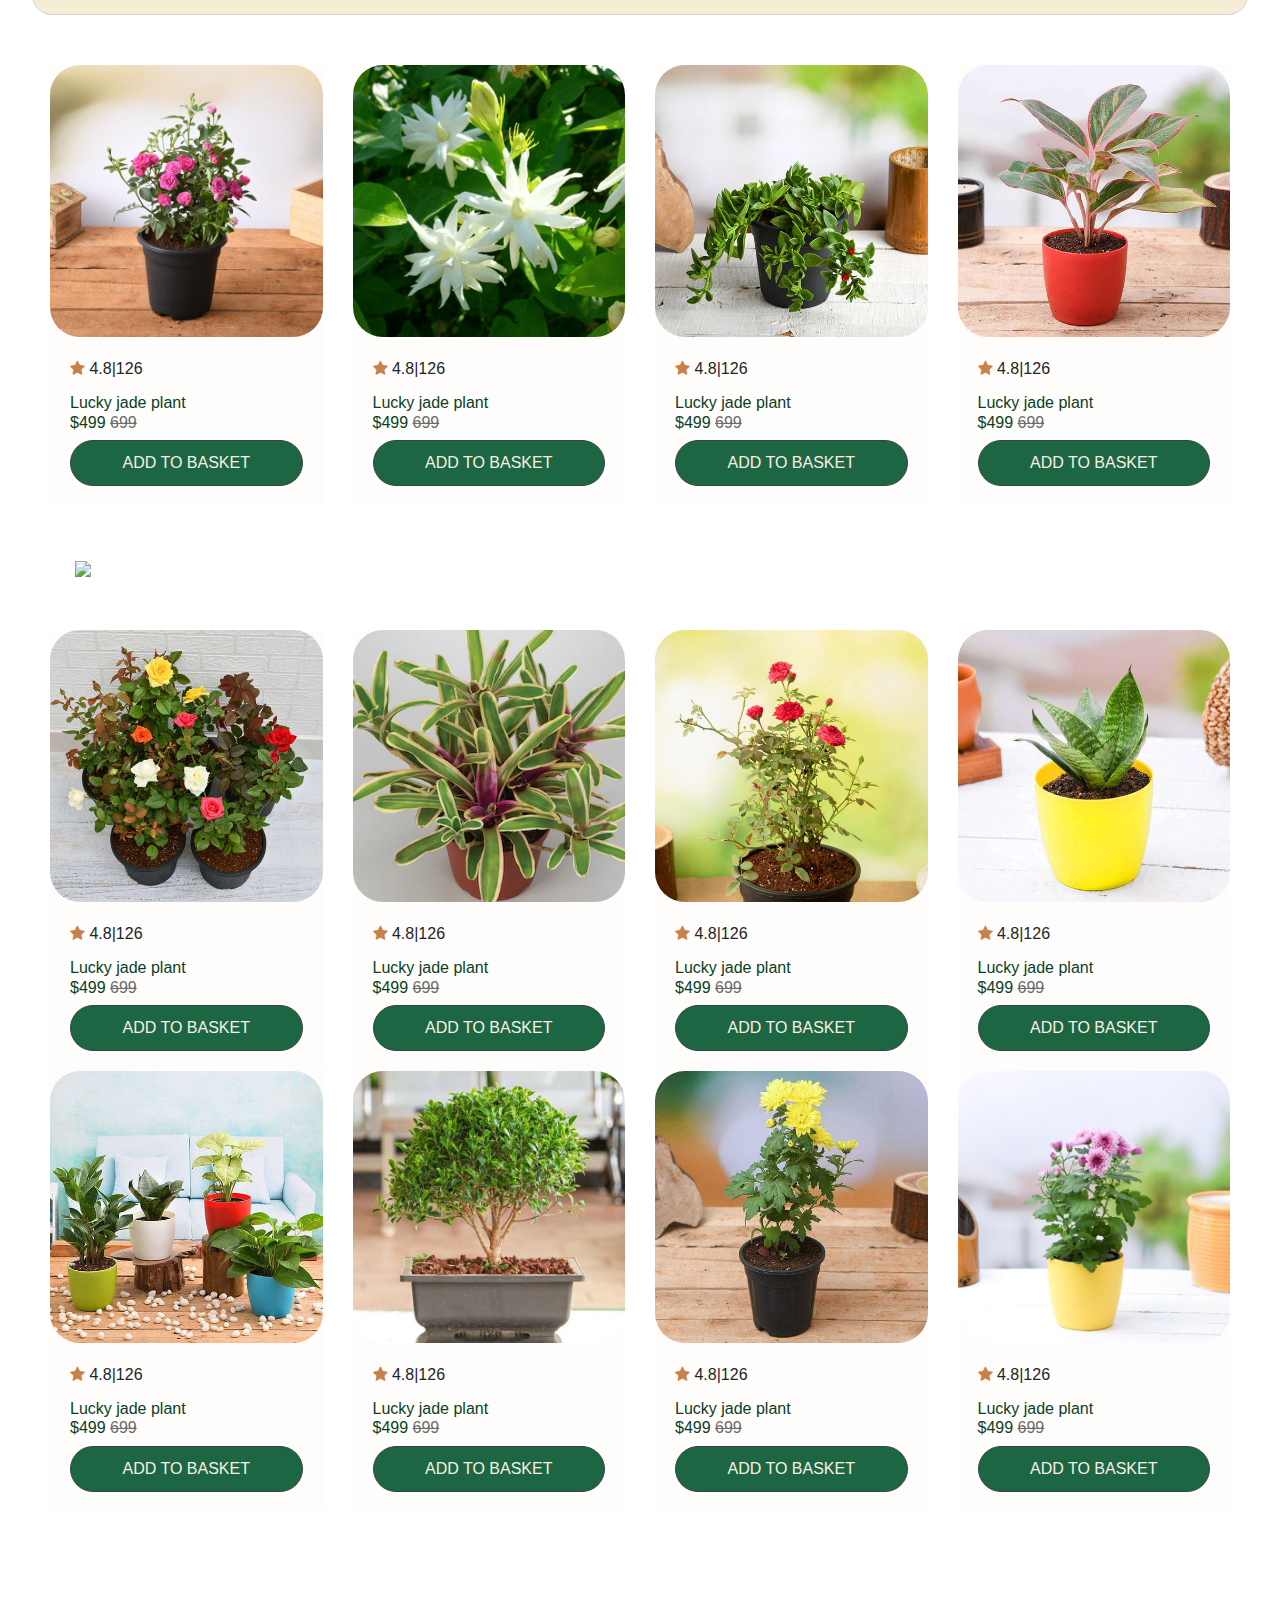
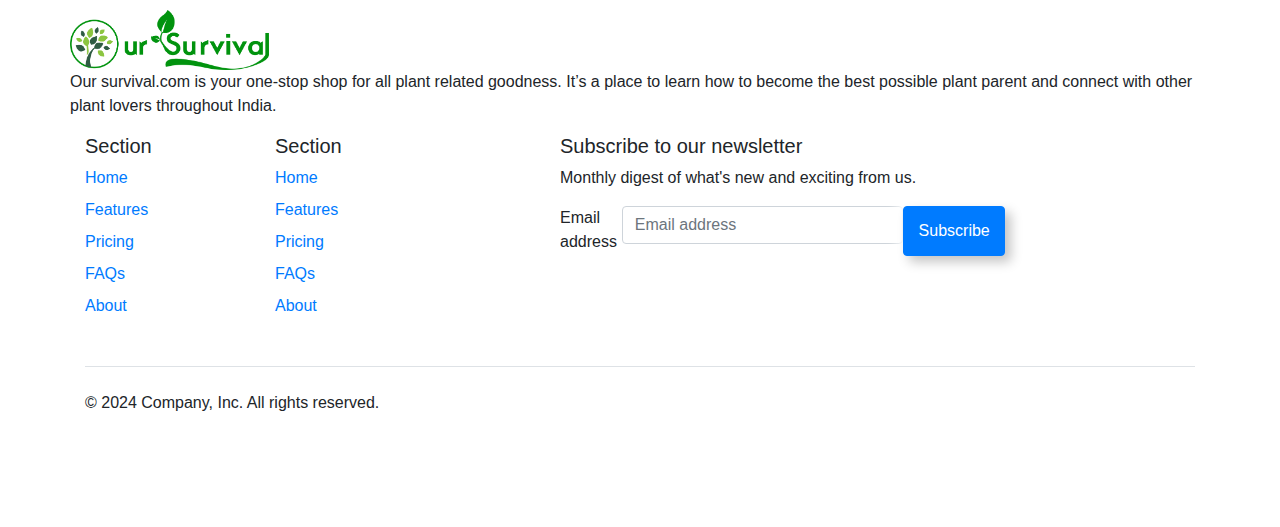
==== commit df71c2f0: "Website v3" ====
--- a/offer.html
+++ b/offer.html
@@ -42,73 +42,28 @@
   <body>
 
   <!-- nav start -->
-  <nav
-        class="navbar navbar-expand-lg rounded container"
-        aria-label="Thirteenth navbar example"
-      >
-        <div class="container-fluid">
-          <button
-            class="navbar-toggler"
-            type="button"
-            data-bs-toggle="collapse"
-            data-bs-target="#navbarsExample11"
-            aria-controls="navbarsExample11"
-            aria-expanded="false"
-            aria-label="Toggle navigation"
-          >
-            <span class="navbar-toggler-icon"></span>
-          </button>
-
-          <div class="collapse navbar-collapse d-lg-flex" id="navbarsExample11">
-            <a class="navbar-brand col-lg-3 me-0" href="#"
-              ><img src="survival_logo[2].png" alt="brand-logo" height="50"
-            /></a>
-            <ul class="navbar-nav col-lg-6 justify-content-lg-center">
-              <li class="nav-item">
-                <a  class="nav-link active" aria-current="page" href="#">Home</a>
-              </li>
-               
-              <li class="nav-item">
-                <a class="nav-link active" aria-current="page" href="plant.html">Our plants</a>
-              </li>
-              <li class="nav-item">
-                <a class="nav-link active" aria-current="page" href="offer.html">Offer</a>
-              </li>
-              <li class="nav-item">
-                <a class="nav-link active" aria-current="page" href="sign up.html">Sign up</a>
-              </li>
-             
-                
-  
-            </ul>
-
-            <div class="d-lg-flex col-lg-3 justify-content-lg-end">
-              <form action="#">
-                <!-- Search field with search icon -->
-                <div class="input-group">
-                  <input type="text" class="form-control" placeholder="Search" />
-                  <button class="btn btn-primary" type="button">
-                    <i class="fa fa-search"></i>
-                  </button>
-                </div>
-    
-              </form>
-              <button class="btn btn-primary">Login</button>
-            </div>
-
-
-            
-          </div>
-        </div>
-      </nav>
+  
   <!-- nav end -->
+
+  <!-- <img
+  class="bd-placeholder-img"
+  src="image.png"
+  alt="img-1"
+  width="100%"
+  height="100%"
+/> -->
+
     <section>
-      <img src="assets/img/carosel/4.webp" class="img-fluid" alt="Responsive image" style="width: 90%; margin-left: 5%; margin-bottom: 30px;">
+      <img src="image.png" class="img-fluid" alt="Responsive image" style="width: 90%; margin-left: 5%; margin-bottom: 30px;
+        aspect-ratio: 1920/512;
+        object-fit: cover;
+      ">
     </section>
 
 
     <main style=" padding: 0px 0px 0px 50px; ">
-    <div class="offer-strip-cus" style="background-color: #C78149; border-radius: 0%; width:95%; height: 40px; border-radius: 15px; text-align: center; padding: 5px;">
+    <div class="offer-strip-cus" style="background-color: #C78149; border-radius: 0%; width:95%; height: 40px; border-radius: 15px; text-align: center; padding: 5px;
+    color: white;">
     <p> <img src="https://cdn.shopify.com/s/files/1/0646/8327/8550/files/Discount_1.gif?v=1719479650" style="width: 25px;"> Get 5% off on orders above ₹699  Use code</p>
     </div>
     </main>
@@ -130,7 +85,7 @@
       <!-- Card 1 -->
       <div class="col-md-3" >
           <div class="card" style="background-color: rgb(255, 253, 251); border: none;">
-              <img src="resources/Images/1/asset 10.jpeg" class="card-img-top" alt="Card image 1" style="border-radius: 30px;">
+              <img src="resources/Images/3/asset 94.jpeg" class="card-img-top" alt="Card image 1" style="border-radius: 30px;">
               <div class="card-body" >
                   <p class="card-title">
                     <span class="fa fa-star checked" style="color: #C78149;"></span>
@@ -158,7 +113,7 @@
       <!-- Card 3 -->
       <div class="col-md-3">
         <div class="card" style="background-color: rgb(255, 253, 251); border: none;">
-            <img src="resources/Images/1/asset 14.jpeg" class="card-img-top" alt="Card image 1" style="border-radius: 30px;">
+            <img src="resources/Images/3/asset 98.jpeg" class="card-img-top" alt="Card image 1" style="border-radius: 30px;">
             <div class="card-body" >
                 <p class="card-title">
                   <span class="fa fa-star checked" style="color: #C78149;"></span>
@@ -172,7 +127,7 @@
       <!-- Card 4 -->
       <div class="col-md-3">
         <div class="card" style="background-color: rgb(255, 253, 251); border: none;">
-            <img src="resources/Images/1/asset 19.jpeg" class="card-img-top" alt="Card image 1" style="border-radius: 30px;">
+            <img src="resources/Images/3/asset 100.jpeg" class="card-img-top" alt="Card image 1" style="border-radius: 30px;">
             <div class="card-body" >
                 <p class="card-title">
                   <span class="fa fa-star checked" style="color: #C78149;"></span>
@@ -186,7 +141,7 @@
       <!-- Card 5 -->
       <div class="col-md-3">
         <div class="card" style="background-color: rgb(255, 253, 251); border: none;">
-            <img src="new image/asset 30.jpeg" class="card-img-top" alt="Card image 1" style="border-radius: 30px;">
+            <img src="resources/Images/3/asset 102.jpeg" class="card-img-top" alt="Card image 1" style="border-radius: 30px;">
             <div class="card-body" >
                 <p class="card-title">
                   <span class="fa fa-star checked" style="color: #C78149;"></span>
@@ -200,7 +155,7 @@
       <!-- Card 6 -->
       <div class="col-md-3">
         <div class="card" style="background-color: rgb(255, 253, 251); border: none;">
-            <img src="resources/Images/1/asset 26.jpeg" class="card-img-top" alt="Card image 1" style="border-radius: 30px;">
+            <img src="resources/Images/3/asset 103.jpeg" class="card-img-top" alt="Card image 1" style="border-radius: 30px;">
             <div class="card-body" >
                 <p class="card-title">
                   <span class="fa fa-star checked" style="color: #C78149;"></span>
@@ -214,7 +169,7 @@
       <!-- Card 7 -->
       <div class="col-md-3">
         <div class="card" style="background-color: rgb(255, 253, 251); border: none;">
-            <img src="resources/Images/1/asset 35.jpeg" class="card-img-top" alt="Card image 1" style="border-radius: 30px;">
+            <img src="resources/Images/3/asset 107.jpeg" class="card-img-top" alt="Card image 1" style="border-radius: 30px;">
             <div class="card-body" >
                 <p class="card-title">
                   <span class="fa fa-star checked" style="color: #C78149;"></span>
@@ -228,7 +183,7 @@
       <!-- Card 8 -->
       <div class="col-md-3">
         <div class="card" style="background-color: rgb(255, 253, 251); border: none;">
-            <img src="resources/Images/1/asset 37.jpeg" class="card-img-top" alt="Card image 1" style="border-radius: 30px;">
+            <img src="resources/Images/3/asset 118.jpeg" class="card-img-top" alt="Card image 1" style="border-radius: 30px;">
             <div class="card-body" >
                 <p class="card-title">
                   <span class="fa fa-star checked" style="color: #C78149;"></span>
@@ -251,7 +206,7 @@
             <!-- Card 1 -->
             <div class="col-md-3" >
                 <div class="card" style="background-color: rgb(255, 253, 251); border: none;">
-                    <img src="resources/Images/1/asset 40.jpeg" class="card-img-top" alt="Card image 1" style="border-radius: 30px;">
+                    <img src="resources/Images/3/asset 1.jpeg" class="card-img-top" alt="Card image 1" style="border-radius: 30px;">
                     <div class="card-body" >
                         <p class="card-title">
                           <span class="fa fa-star checked" style="color: #C78149;"></span>
@@ -279,7 +234,7 @@
             <!-- Card 3 -->
             <div class="col-md-3">
               <div class="card" style="background-color: rgb(255, 253, 251); border: none;">
-                  <img src="resources/Images/1/asset 50.jpeg" class="card-img-top" alt="Card image 1" style="border-radius: 30px;">
+                  <img src="resources/Images/3/asset 122.jpeg" class="card-img-top" alt="Card image 1" style="border-radius: 30px;">
                   <div class="card-body" >
                       <p class="card-title">
                         <span class="fa fa-star checked" style="color: #C78149;"></span>
@@ -293,7 +248,7 @@
             <!-- Card 4 -->
             <div class="col-md-3">
               <div class="card" style="background-color: rgb(255, 253, 251); border: none;">
-                  <img src="resources/Images/1/asset 59.png" class="card-img-top" alt="Card image 1" style="border-radius: 30px;">
+                  <img src="resources/Images/3/asset 161.jpeg" class="card-img-top" alt="Card image 1" style="border-radius: 30px;">
                   <div class="card-body" >
                       <p class="card-title">
                         <span class="fa fa-star checked" style="color: #C78149;"></span>
@@ -320,7 +275,7 @@
             <!-- Card 1 -->
             <div class="col-md-3" >
                 <div class="card" style="background-color: rgb(255, 253, 251); border: none;">
-                    <img src="resources/Images/1/asset 61.jpeg" class="card-img-top" alt="Card image 1" style="border-radius: 30px;">
+                    <img src="resources/Images/3/asset 129.jpeg" class="card-img-top" alt="Card image 1" style="border-radius: 30px;">
                     <div class="card-body" >
                         <p class="card-title">
                           <span class="fa fa-star checked" style="color: #C78149;"></span>
@@ -348,7 +303,7 @@
             <!-- Card 3 -->
             <div class="col-md-3">
               <div class="card" style="background-color: rgb(255, 253, 251); border: none;">
-                  <img src="resources/Images/1/asset 84.png" class="card-img-top" alt="Card image 1" style="border-radius: 30px;">
+                  <img src="resources/Images/3/asset 135.jpeg" class="card-img-top" alt="Card image 1" style="border-radius: 30px;">
                   <div class="card-body" >
                       <p class="card-title">
                         <span class="fa fa-star checked" style="color: #C78149;"></span>
@@ -362,7 +317,7 @@
             <!-- Card 4 -->
             <div class="col-md-3">
               <div class="card" style="background-color: rgb(255, 253, 251); border: none;">
-                  <img src="resources/Images/1/asset 89.jpeg" class="card-img-top" alt="Card image 1" style="border-radius: 30px;">
+                  <img src="resources/Images/3/asset 137.jpeg" class="card-img-top" alt="Card image 1" style="border-radius: 30px;">
                   <div class="card-body" >
                       <p class="card-title">
                         <span class="fa fa-star checked" style="color: #C78149;"></span>
@@ -376,7 +331,7 @@
             <!-- Card 5 -->
             <div class="col-md-3">
               <div class="card" style="background-color: rgb(255, 253, 251); border: none;">
-                  <img src="resources/Images/1/asset 90.png" class="card-img-top" alt="Card image 1" style="border-radius: 30px;">
+                  <img src="resources/Images/3/asset 141.jpeg" class="card-img-top" alt="Card image 1" style="border-radius: 30px;">
                   <div class="card-body" >
                       <p class="card-title">
                         <span class="fa fa-star checked" style="color: #C78149;"></span>
@@ -390,7 +345,7 @@
             <!-- Card 6 -->
             <div class="col-md-3">
               <div class="card" style="background-color: rgb(255, 253, 251); border: none;">
-                  <img src="resources/Images/1/asset 92.png" class="card-img-top" alt="Card image 1" style="border-radius: 30px;">
+                  <img src="resources/Images/3/asset 173.jpeg" class="card-img-top" alt="Card image 1" style="border-radius: 30px;">
                   <div class="card-body" >
                       <p class="card-title">
                         <span class="fa fa-star checked" style="color: #C78149;"></span>
@@ -404,7 +359,7 @@
             <!-- Card 7 -->
             <div class="col-md-3">
               <div class="card" style="background-color: rgb(255, 253, 251); border: none;">
-                  <img src="resources/Images/1/asset 97.jpeg" class="card-img-top" alt="Card image 1" style="border-radius: 30px;">
+                  <img src="resources/Images/3/asset 145.jpeg" class="card-img-top" alt="Card image 1" style="border-radius: 30px;">
                   <div class="card-body" >
                       <p class="card-title">
                         <span class="fa fa-star checked" style="color: #C78149;"></span>
@@ -418,7 +373,7 @@
             <!-- Card 8 -->
             <div class="col-md-3">
               <div class="card" style="background-color: rgb(255, 253, 251); border: none;">
-                  <img src="resources/Images/1/asset 98.jpeg" class="card-img-top" alt="Card image 1" style="border-radius: 30px;">
+                <img src="resources/Images/3/asset 174.jpeg" class="card-img-top" alt="Card image 1" style="border-radius: 30px;">
                   <div class="card-body" >
                       <p class="card-title">
                         <span class="fa fa-star checked" style="color: #C78149;"></span>
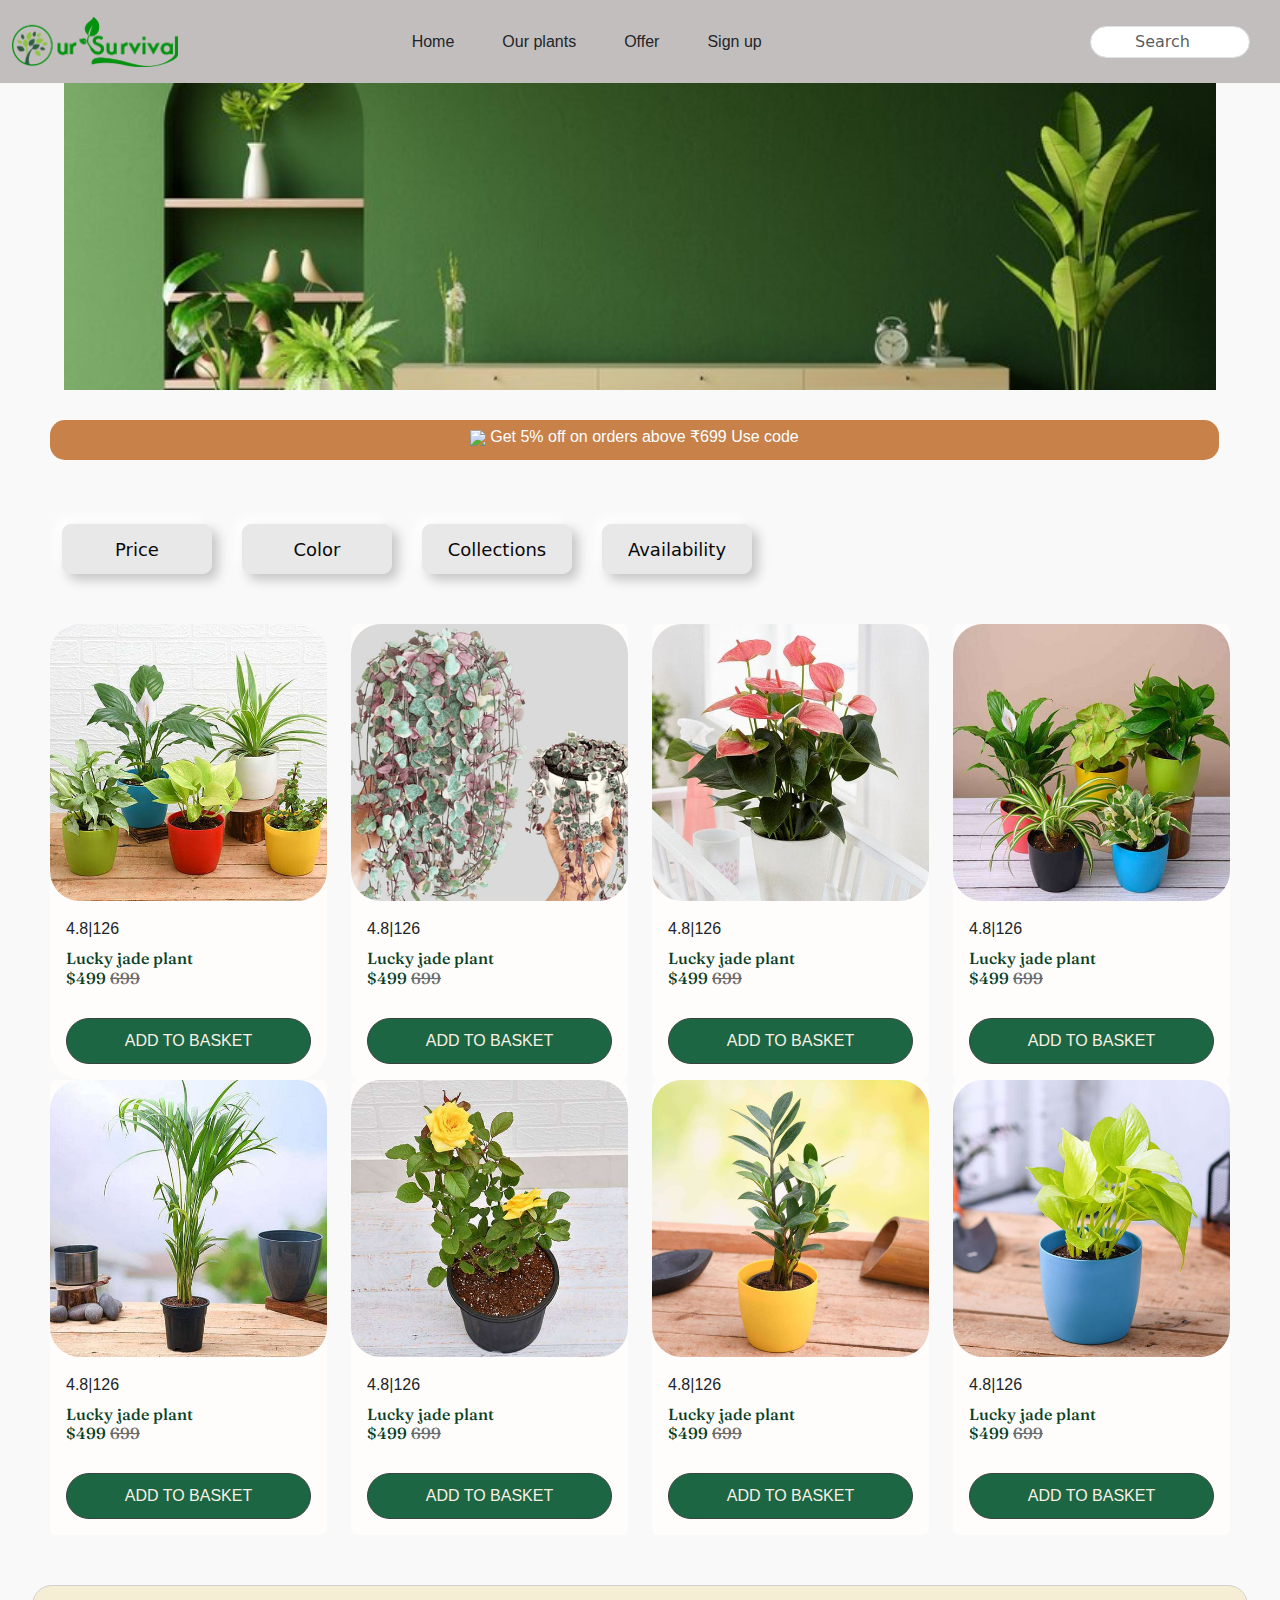
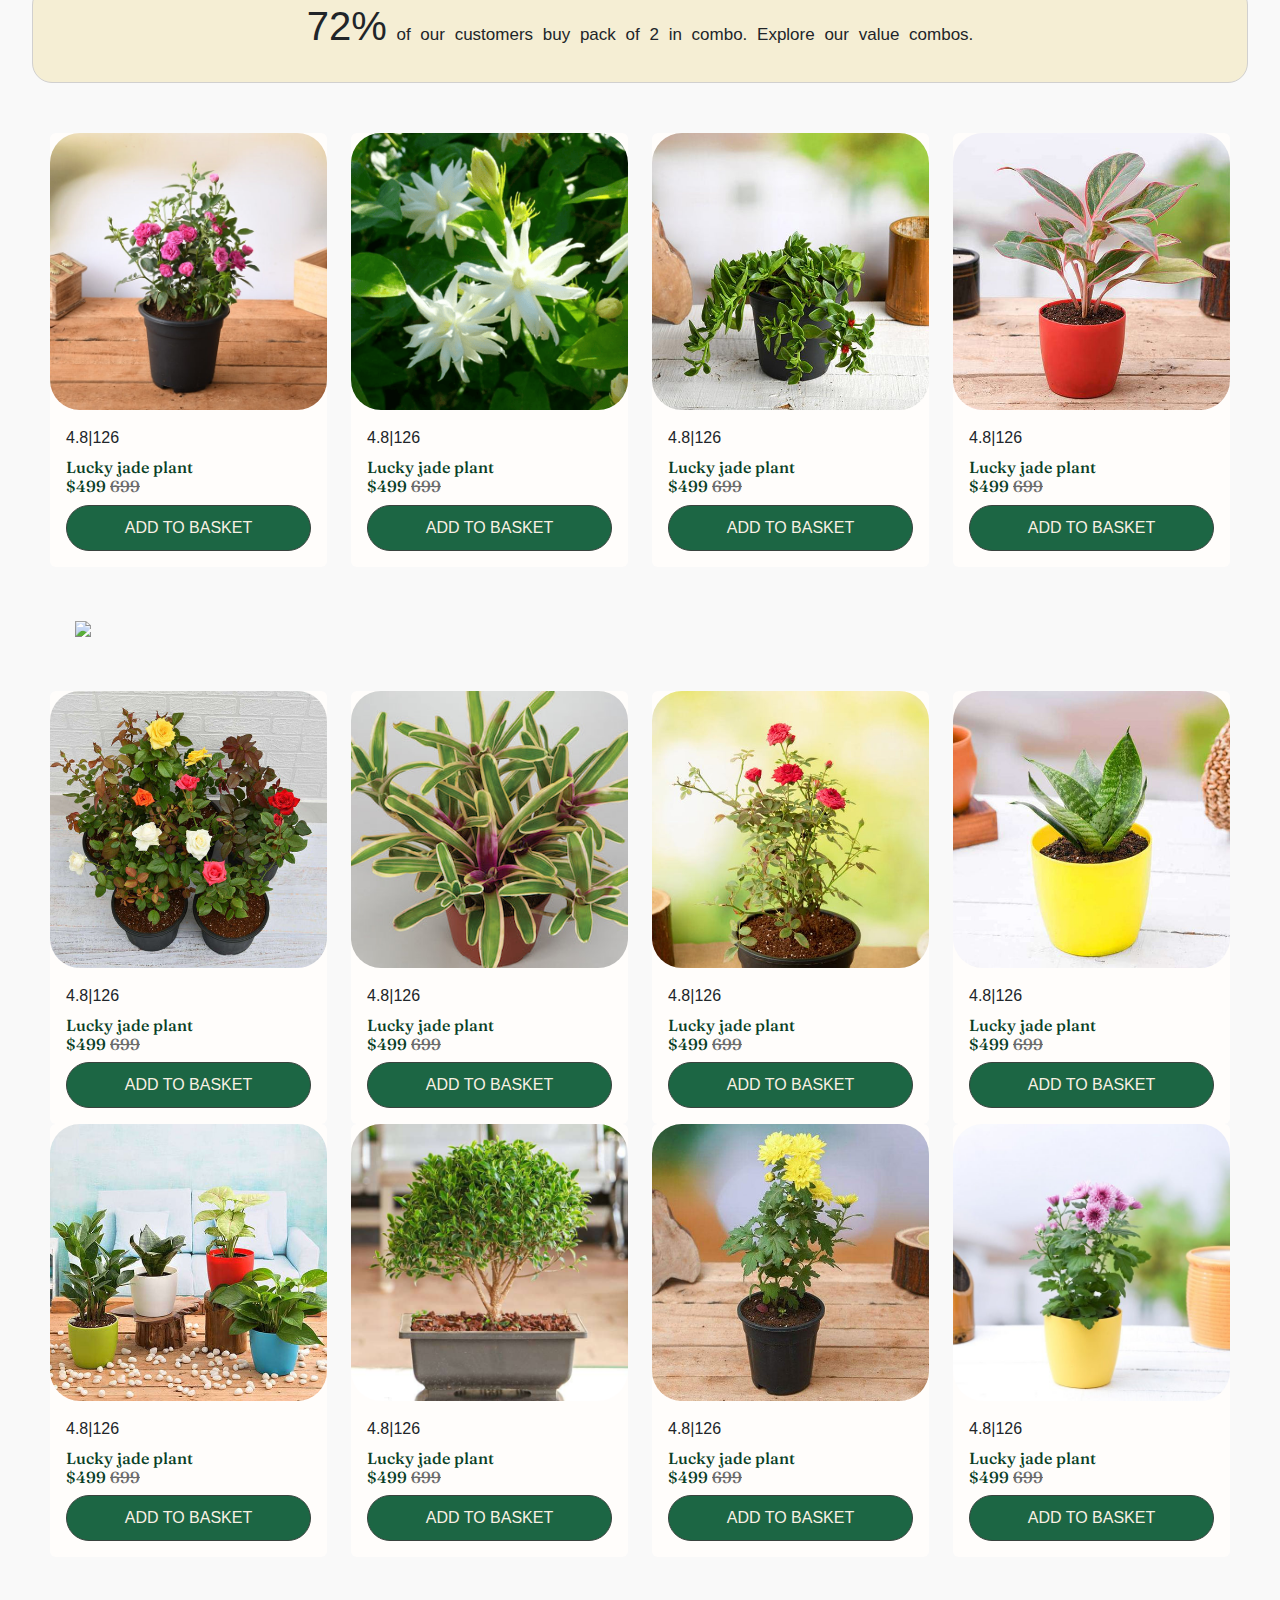
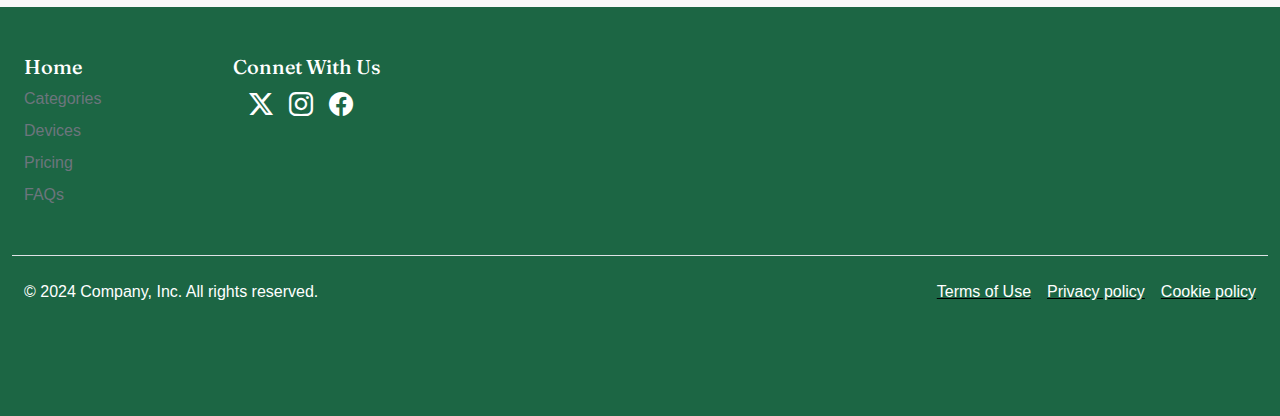
==== commit e6c7eb44: "add" ====
--- a/offer.html
+++ b/offer.html
@@ -1,530 +1,1061 @@
-<!doctype html>
+<!DOCTYPE html>
 <html lang="en">
   <head>
-    <title>Title</title>
+    <title>Offer</title>
     <!-- Required meta tags -->
-    <meta charset="utf-8">
-    <meta name="viewport" content="width=device-width, initial-scale=1, shrink-to-fit=no">
-<link rel="stylesheet" href="ankita.css">
-<link rel="stylesheet" href="https://cdnjs.cloudflare.com/ajax/libs/font-awesome/4.7.0/css/font-awesome.min.css">
-
-
-<style> .btn {
-  width: 150px;
-  height: 50px;
-  color: #090909;
-  font-size: 18px;
-  border-radius: 0.5em;
-  background: #e8e8e8;
-  cursor: pointer;
-  border: 1px solid #e8e8e8;
-  transition: all 0.3s;
-  box-shadow:
-    6px 6px 12px #c5c5c5,
-    -6px -6px 12px #ffffff;
-}
-
-.btn:active {
-  color: #666;
-  box-shadow:
-    0px 0px 0px #c5c5c5,
-    0px 0px 0px #ffffff,
-    inset 4px 4px 12px #c5c5c5,
-    inset -4px -4px 12px #ffffff;
-}
-
-</style>
-
-<!-- Bootstrap CSS --> 
-    <link rel="stylesheet" href="https://stackpath.bootstrapcdn.com/bootstrap/4.3.1/css/bootstrap.min.css" integrity="sha384-ggOyR0iXCbMQv3Xipma34MD+dH/1fQ784/j6cY/iJTQUOhcWr7x9JvoRxT2MZw1T" crossorigin="anonymous">
-
+    <meta charset="utf-8" />
+    <meta
+      name="viewport"
+      content="width=device-width, initial-scale=1, shrink-to-fit=no"
+    />
+    <link rel="stylesheet" href="assets/bootstrap/bootstrap.min.css" />
+    <link rel="stylesheet" href="assets/css/style.css" />
+    <script src="assets/bootstrap/bootstrap.bundle.min.js" defer></script>
+    <script src="assets/js/script.js" defer></script>
   </head>
   <body>
-
-  <!-- nav start -->
-  
-  <!-- nav end -->
-
-  <!-- <img
-  class="bd-placeholder-img"
-  src="image.png"
-  alt="img-1"
-  width="100%"
-  height="100%"
-/> -->
+    <div class="header" style="background: #c3bebe"></div>
 
     <section>
-      <img src="image.png" class="img-fluid" alt="Responsive image" style="width: 90%; margin-left: 5%; margin-bottom: 30px;
-        aspect-ratio: 1920/512;
-        object-fit: cover;
-      ">
+      <img
+        src="image.png"
+        class="img-fluid"
+        alt="Responsive image"
+        style="
+          width: 90%;
+          margin-left: 5%;
+          margin-bottom: 30px;
+          aspect-ratio: 1920/512;
+          object-fit: cover;
+        "
+      />
     </section>
 
-
-    <main style=" padding: 0px 0px 0px 50px; ">
-    <div class="offer-strip-cus" style="background-color: #C78149; border-radius: 0%; width:95%; height: 40px; border-radius: 15px; text-align: center; padding: 5px;
-    color: white;">
-    <p> <img src="https://cdn.shopify.com/s/files/1/0646/8327/8550/files/Discount_1.gif?v=1719479650" style="width: 25px;"> Get 5% off on orders above ₹699  Use code</p>
-    </div>
+    <main style="padding: 0px 0px 0px 50px">
+      <div
+        class="offer-strip-cus"
+        style="
+          background-color: #c78149;
+          border-radius: 0%;
+          width: 95%;
+          height: 40px;
+          border-radius: 15px;
+          text-align: center;
+          padding: 5px;
+          color: white;
+        "
+      >
+        <p>
+          <img
+            src="https://cdn.shopify.com/s/files/1/0646/8327/8550/files/Discount_1.gif?v=1719479650"
+            style="width: 25px"
+          />
+          Get 5% off on orders above ₹699 Use code
+        </p>
+      </div>
     </main>
 
-    <div class="container-fluid" >
-      <div class="text-center mt-4" style="display: flex; gap: 30px; padding: 40px 0px 0px 50px;">
-          <button  class="btn btn-light">Price</button>
-          <button  class="btn btn-light">Color</button>
-          <button  class="btn btn-light"> Collections </button>
-          <button  class="btn btn-light"> Availability</button>
+    <div class="container-fluid">
+      <div
+        class="text-center mt-4"
+        style="display: flex; gap: 30px; padding: 40px 0px 0px 50px"
+      >
+        <button class="btn btn-light">Price</button>
+        <button class="btn btn-light">Color</button>
+        <button class="btn btn-light">Collections</button>
+        <button class="btn btn-light">Availability</button>
       </div>
-  </div>       
+    </div>
 
-  
+    <section class="container-xxl" style="padding: 50px">
+      <div class="row">
+        <!-- Card 1 -->
+        <div class="col-md-3 " >
+          <div
+            class="card rounded-5"
+            style="background-color: rgb(255, 253, 251); border: none"
+          >
+            <img
+              src="resources/Images/3/asset 94.jpeg"
+              class="card-img-top"
+              alt="Card image 1"
+              style="border-radius: 30px"
+            />
+            <div class="card-body">
+              <p class="card-title">
+                <span class="fa fa-star checked" style="color: #c78149"></span>
+                4.8|126
+              </p>
+              <h6 class="card-text" style="color: #0a3f27">
+                Lucky jade plant <br />
+                $499
+                <span style="color: #6c6c6c; text-decoration: line-through"
+                  >699</span
+                >
+              </h6>
+              <a
+                href="#"
+                style="
+                  margin-top: 30px;
+                  color: rgb(249, 240, 227);
+                  display: flex;
+                  flex-direction: row-reverse;
+                  gap: 10px;
+                  justify-content: center;
+                  align-items: center;
+                  padding: 10px 10px;
+                  border-radius: 25px;
+                  background: #1c6644;
+                  border: 1px solid #39433e;
+                  text-decoration: none;
+                "
+              >
+                ADD TO BASKET</a
+              >
+            </div>
+          </div>
+        </div>
+        <!-- Card 2 -->
+        <div class="col-md-3">
+          <div
+            class="card"
+            style="background-color: rgb(255, 253, 251); border: none"
+          >
+            <img
+              src="resources/Images/1/asset 12.png"
+              class="card-img-top"
+              alt="Card image 1"
+              style="border-radius: 30px"
+            />
+            <div class="card-body">
+              <p class="card-title">
+                <span class="fa fa-star checked" style="color: #c78149"></span>
+                4.8|126
+              </p>
+              <h6 class="card-text" style="color: #0a3f27">
+                Lucky jade plant <br />
+                $499
+                <span style="color: #6c6c6c; text-decoration: line-through"
+                  >699</span
+                >
+              </h6>
+              <a
+                href="#"
+                style="
+                  margin-top: 30px;
+                  color: rgb(249, 240, 227);
+                  display: flex;
+                  flex-direction: row-reverse;
+                  gap: 10px;
+                  justify-content: center;
+                  align-items: center;
+                  padding: 10px 10px;
+                  border-radius: 25px;
+                  background: #1c6644;
+                  border: 1px solid #39433e;
+                  text-decoration: none;
+                "
+              >
+                ADD TO BASKET</a
+              >
+            </div>
+          </div>
+        </div>
+        <!-- Card 3 -->
+        <div class="col-md-3">
+          <div
+            class="card"
+            style="background-color: rgb(255, 253, 251); border: none"
+          >
+            <img
+              src="resources/Images/3/asset 98.jpeg"
+              class="card-img-top"
+              alt="Card image 1"
+              style="border-radius: 30px"
+            />
+            <div class="card-body">
+              <p class="card-title">
+                <span class="fa fa-star checked" style="color: #c78149"></span>
+                4.8|126
+              </p>
+              <h6 class="card-text" style="color: #0a3f27">
+                Lucky jade plant <br />
+                $499
+                <span style="color: #6c6c6c; text-decoration: line-through"
+                  >699</span
+                >
+              </h6>
+              <a
+                href="#"
+                style="
+                  margin-top: 30px;
+                  color: rgb(249, 240, 227);
+                  display: flex;
+                  flex-direction: row-reverse;
+                  gap: 10px;
+                  justify-content: center;
+                  align-items: center;
+                  padding: 10px 10px;
+                  border-radius: 25px;
+                  background: #1c6644;
+                  border: 1px solid #39433e;
+                  text-decoration: none;
+                "
+              >
+                ADD TO BASKET</a
+              >
+            </div>
+          </div>
+        </div>
+        <!-- Card 4 -->
+        <div class="col-md-3">
+          <div
+            class="card"
+            style="background-color: rgb(255, 253, 251); border: none"
+          >
+            <img
+              src="resources/Images/3/asset 100.jpeg"
+              class="card-img-top"
+              alt="Card image 1"
+              style="border-radius: 30px"
+            />
+            <div class="card-body">
+              <p class="card-title">
+                <span class="fa fa-star checked" style="color: #c78149"></span>
+                4.8|126
+              </p>
+              <h6 class="card-text" style="color: #0a3f27">
+                Lucky jade plant <br />
+                $499
+                <span style="color: #6c6c6c; text-decoration: line-through"
+                  >699</span
+                >
+              </h6>
+              <a
+                href="#"
+                style="
+                  margin-top: 30px;
+                  color: rgb(249, 240, 227);
+                  display: flex;
+                  flex-direction: row-reverse;
+                  gap: 10px;
+                  justify-content: center;
+                  align-items: center;
+                  padding: 10px 10px;
+                  border-radius: 25px;
+                  background: #1c6644;
+                  border: 1px solid #39433e;
+                  text-decoration: none;
+                "
+              >
+                ADD TO BASKET</a
+              >
+            </div>
+          </div>
+        </div>
+        <!-- Card 5 -->
+        <div class="col-md-3">
+          <div
+            class="card"
+            style="background-color: rgb(255, 253, 251); border: none"
+          >
+            <img
+              src="resources/Images/3/asset 102.jpeg"
+              class="card-img-top"
+              alt="Card image 1"
+              style="border-radius: 30px"
+            />
+            <div class="card-body">
+              <p class="card-title">
+                <span class="fa fa-star checked" style="color: #c78149"></span>
+                4.8|126
+              </p>
+              <h6 class="card-text" style="color: #0a3f27">
+                Lucky jade plant <br />
+                $499
+                <span style="color: #6c6c6c; text-decoration: line-through"
+                  >699</span
+                >
+              </h6>
+              <a
+                href="#"
+                style="
+                  margin-top: 30px;
+                  color: rgb(249, 240, 227);
+                  display: flex;
+                  flex-direction: row-reverse;
+                  gap: 10px;
+                  justify-content: center;
+                  align-items: center;
+                  padding: 10px 10px;
+                  border-radius: 25px;
+                  background: #1c6644;
+                  border: 1px solid #39433e;
+                  text-decoration: none;
+                "
+              >
+                ADD TO BASKET</a
+              >
+            </div>
+          </div>
+        </div>
+        <!-- Card 6 -->
+        <div class="col-md-3">
+          <div
+            class="card"
+            style="background-color: rgb(255, 253, 251); border: none"
+          >
+            <img
+              src="resources/Images/3/asset 103.jpeg"
+              class="card-img-top"
+              alt="Card image 1"
+              style="border-radius: 30px"
+            />
+            <div class="card-body">
+              <p class="card-title">
+                <span class="fa fa-star checked" style="color: #c78149"></span>
+                4.8|126
+              </p>
+              <h6 class="card-text" style="color: #0a3f27">
+                Lucky jade plant <br />
+                $499
+                <span style="color: #6c6c6c; text-decoration: line-through"
+                  >699</span
+                >
+              </h6>
+              <a
+                href="#"
+                style="
+                  margin-top: 30px;
+                  color: rgb(249, 240, 227);
+                  display: flex;
+                  flex-direction: row-reverse;
+                  gap: 10px;
+                  justify-content: center;
+                  align-items: center;
+                  padding: 10px 10px;
+                  border-radius: 25px;
+                  background: #1c6644;
+                  border: 1px solid #39433e;
+                  text-decoration: none;
+                "
+              >
+                ADD TO BASKET</a
+              >
+            </div>
+          </div>
+        </div>
+        <!-- Card 7 -->
+        <div class="col-md-3">
+          <div
+            class="card"
+            style="background-color: rgb(255, 253, 251); border: none"
+          >
+            <img
+              src="resources/Images/3/asset 107.jpeg"
+              class="card-img-top"
+              alt="Card image 1"
+              style="border-radius: 30px"
+            />
+            <div class="card-body">
+              <p class="card-title">
+                <span class="fa fa-star checked" style="color: #c78149"></span>
+                4.8|126
+              </p>
+              <h6 class="card-text" style="color: #0a3f27">
+                Lucky jade plant <br />
+                $499
+                <span style="color: #6c6c6c; text-decoration: line-through"
+                  >699</span
+                >
+              </h6>
+              <a
+                href="#"
+                style="
+                  margin-top: 30px;
+                  color: rgb(249, 240, 227);
+                  display: flex;
+                  flex-direction: row-reverse;
+                  gap: 10px;
+                  justify-content: center;
+                  align-items: center;
+                  padding: 10px 10px;
+                  border-radius: 25px;
+                  background: #1c6644;
+                  border: 1px solid #39433e;
+                  text-decoration: none;
+                "
+              >
+                ADD TO BASKET</a
+              >
+            </div>
+          </div>
+        </div>
+        <!-- Card 8 -->
+        <div class="col-md-3">
+          <div
+            class="card"
+            style="background-color: rgb(255, 253, 251); border: none"
+          >
+            <img
+              src="resources/Images/3/asset 118.jpeg"
+              class="card-img-top"
+              alt="Card image 1"
+              style="border-radius: 30px"
+            />
+            <div class="card-body">
+              <p class="card-title">
+                <span class="fa fa-star checked" style="color: #c78149"></span>
+                4.8|126
+              </p>
+              <h6 class="card-text" style="color: #0a3f27">
+                Lucky jade plant <br />
+                $499
+                <span style="color: #6c6c6c; text-decoration: line-through"
+                  >699</span
+                >
+              </h6>
+              <a
+                href="#"
+                style="
+                  margin-top: 30px;
+                  color: rgb(249, 240, 227);
+                  display: flex;
+                  flex-direction: row-reverse;
+                  gap: 10px;
+                  justify-content: center;
+                  align-items: center;
+                  padding: 10px 10px;
+                  border-radius: 25px;
+                  background: #1c6644;
+                  border: 1px solid #39433e;
+                  text-decoration: none;
+                "
+              >
+                ADD TO BASKET</a
+              >
+            </div>
+          </div>
+        </div>
+      </div>
+    </section>
 
+    <section
+      class="container-fluid"
+      style="
+        width: 95%;
+        padding: 10px;
+        background: #f5eed4;
+        border-radius: 20px;
+        border: 1px solid #d1d0cf;
+      "
+    >
+      <p
+        style="
+          text-align: center;
+          font-weight: 400;
+          font-size: 17px;
+          word-spacing: 5px;
+        "
+      >
+        <span style="font-size: 40px; font-weight: 500">72%</span> of our
+        customers buy pack of 2 in combo. Explore our value combos.
+      </p>
+    </section>
 
-<section class="container-fluid" style=" padding: 50px; ">
-  <div class="row">
-      <!-- Card 1 -->
-      <div class="col-md-3" >
-          <div class="card" style="background-color: rgb(255, 253, 251); border: none;">
-              <img src="resources/Images/3/asset 94.jpeg" class="card-img-top" alt="Card image 1" style="border-radius: 30px;">
-              <div class="card-body" >
-                  <p class="card-title">
-                    <span class="fa fa-star checked" style="color: #C78149;"></span>
-                    4.8|126</p>
-                  <h6 class="card-text" style="color:#0a3f27 ;">Lucky jade plant <br> $499 <span style="color: #6c6c6c; text-decoration: line-through;">699</span></h6>
-                  <a href="#"  style=" margin-top: 30px; color: rgb(249, 240, 227); display: flex; flex-direction:row-reverse;gap: 10px;justify-content: center;align-items: center; padding: 10px 10px; border-radius: 25px; background:#1c6644; border:1px solid #39433e; text-decoration: none; ">
-                    ADD TO BASKET</a>
-              </div>
-          </div>
+    <section class="container-fluid" style="padding: 50px">
+      <div class="row">
+        <!-- Card 1 -->
+        <div class="col-md-3">
+          <div
+            class="card"
+            style="background-color: rgb(255, 253, 251); border: none"
+          >
+            <img
+              src="resources/Images/3/asset 1.jpeg"
+              class="card-img-top"
+              alt="Card image 1"
+              style="border-radius: 30px"
+            />
+            <div class="card-body">
+              <p class="card-title">
+                <span class="fa fa-star checked" style="color: #c78149"></span>
+                4.8|126
+              </p>
+              <h6 class="card-text" style="color: #0a3f27">
+                Lucky jade plant <br />
+                $499
+                <span style="color: #6c6c6c; text-decoration: line-through"
+                  >699</span
+                >
+              </h6>
+              <a
+                href="#"
+                class=" "
+                style="
+                  color: rgb(249, 240, 227);
+                  display: flex;
+                  flex-direction: row-reverse;
+                  gap: 10px;
+                  justify-content: center;
+                  align-items: center;
+                  padding: 10px 10px;
+                  border-radius: 25px;
+                  background: #1c6644;
+                  border: 1px solid #39433e;
+                  text-decoration: none;
+                "
+              >
+                ADD TO BASKET</a
+              >
+            </div>
+          </div>
+        </div>
+        <!-- Card 2 -->
+        <div class="col-md-3">
+          <div
+            class="card"
+            style="background-color: rgb(255, 253, 251); border: none"
+          >
+            <img
+              src="resources/Images/1/asset 41.png"
+              class="card-img-top"
+              alt="Card image 1"
+              style="border-radius: 30px"
+            />
+            <div class="card-body">
+              <p class="card-title">
+                <span class="fa fa-star checked" style="color: #c78149"></span>
+                4.8|126
+              </p>
+              <h6 class="card-text" style="color: #0a3f27">
+                Lucky jade plant <br />
+                $499
+                <span style="color: #6c6c6c; text-decoration: line-through"
+                  >699</span
+                >
+              </h6>
+              <a
+                href="#"
+                class=" "
+                style="
+                  color: rgb(249, 240, 227);
+                  display: flex;
+                  flex-direction: row-reverse;
+                  gap: 10px;
+                  justify-content: center;
+                  align-items: center;
+                  padding: 10px 10px;
+                  border-radius: 25px;
+                  background: #1c6644;
+                  border: 1px solid #39433e;
+                  text-decoration: none;
+                "
+              >
+                ADD TO BASKET</a
+              >
+            </div>
+          </div>
+        </div>
+        <!-- Card 3 -->
+        <div class="col-md-3">
+          <div
+            class="card"
+            style="background-color: rgb(255, 253, 251); border: none"
+          >
+            <img
+              src="resources/Images/3/asset 122.jpeg"
+              class="card-img-top"
+              alt="Card image 1"
+              style="border-radius: 30px"
+            />
+            <div class="card-body">
+              <p class="card-title">
+                <span class="fa fa-star checked" style="color: #c78149"></span>
+                4.8|126
+              </p>
+              <h6 class="card-text" style="color: #0a3f27">
+                Lucky jade plant <br />
+                $499
+                <span style="color: #6c6c6c; text-decoration: line-through"
+                  >699</span
+                >
+              </h6>
+              <a
+                href="#"
+                class=" "
+                style="
+                  color: rgb(249, 240, 227);
+                  display: flex;
+                  flex-direction: row-reverse;
+                  gap: 10px;
+                  justify-content: center;
+                  align-items: center;
+                  padding: 10px 10px;
+                  border-radius: 25px;
+                  background: #1c6644;
+                  border: 1px solid #39433e;
+                  text-decoration: none;
+                "
+              >
+                ADD TO BASKET</a
+              >
+            </div>
+          </div>
+        </div>
+        <!-- Card 4 -->
+        <div class="col-md-3">
+          <div
+            class="card"
+            style="background-color: rgb(255, 253, 251); border: none"
+          >
+            <img
+              src="resources/Images/3/asset 161.jpeg"
+              class="card-img-top"
+              alt="Card image 1"
+              style="border-radius: 30px"
+            />
+            <div class="card-body">
+              <p class="card-title">
+                <span class="fa fa-star checked" style="color: #c78149"></span>
+                4.8|126
+              </p>
+              <h6 class="card-text" style="color: #0a3f27">
+                Lucky jade plant <br />
+                $499
+                <span style="color: #6c6c6c; text-decoration: line-through"
+                  >699</span
+                >
+              </h6>
+              <a
+                href="#"
+                class=" "
+                style="
+                  color: rgb(249, 240, 227);
+                  display: flex;
+                  flex-direction: row-reverse;
+                  gap: 10px;
+                  justify-content: center;
+                  align-items: center;
+                  padding: 10px 10px;
+                  border-radius: 25px;
+                  background: #1c6644;
+                  border: 1px solid #39433e;
+                  text-decoration: none;
+                "
+              >
+                ADD TO BASKET</a
+              >
+            </div>
+          </div>
+        </div>
       </div>
-      <!-- Card 2 -->
-      <div class="col-md-3">
-        <div class="card" style="background-color: rgb(255, 253, 251); border: none;">
-            <img src="resources/Images/1/asset 12.png" class="card-img-top" alt="Card image 1" style="border-radius: 30px;">
-            <div class="card-body" >
-                <p class="card-title">
-                  <span class="fa fa-star checked" style="color: #C78149;"></span>
-                  4.8|126</p>
-                <h6 class="card-text" style="color:#0a3f27 ;">Lucky jade plant <br> $499 <span style="color: #6c6c6c; text-decoration: line-through;">699</span></h6>
-                <a href="#"  style=" margin-top: 30px;  color: rgb(249, 240, 227); display: flex; flex-direction:row-reverse;gap: 10px;justify-content: center;align-items: center; padding: 10px 10px; border-radius: 25px; background:#1c6644; border:1px solid #39433e; text-decoration: none; ">
-                  ADD TO BASKET</a>
-            </div>
-        </div>
+    </section>
+
+    <div class="commonclassfordesign second">
+      <div class="forth-section-plp-cus">
+        <img
+          class="desktop-image"
+          src="https://cdn.shopify.com/s/files/1/0646/8327/8550/files/Group_1000008405.png?v=1719384956"
+          style="width: 90%; margin-left: 75px"
+        />
+        <!-- <img class="mobile-image" src="https://cdn.shopify.com/s/files/1/0646/8327/8550/files/Group_1000008378_1.png?v=1719404332"> -->
+      </div>
     </div>
-      <!-- Card 3 -->
-      <div class="col-md-3">
-        <div class="card" style="background-color: rgb(255, 253, 251); border: none;">
-            <img src="resources/Images/3/asset 98.jpeg" class="card-img-top" alt="Card image 1" style="border-radius: 30px;">
-            <div class="card-body" >
-                <p class="card-title">
-                  <span class="fa fa-star checked" style="color: #C78149;"></span>
-                  4.8|126</p>
-                <h6 class="card-text" style="color:#0a3f27 ;">Lucky jade plant <br> $499 <span style="color: #6c6c6c; text-decoration: line-through;">699</span></h6>
-                <a href="#" style=" margin-top: 30px; color: rgb(249, 240, 227); display: flex; flex-direction:row-reverse;gap: 10px;justify-content: center;align-items: center; padding: 10px 10px; border-radius: 25px; background:#1c6644; border:1px solid #39433e; text-decoration: none; ">
-                  ADD TO BASKET</a>
-            </div>
-        </div>
-    </div>
-      <!-- Card 4 -->
-      <div class="col-md-3">
-        <div class="card" style="background-color: rgb(255, 253, 251); border: none;">
-            <img src="resources/Images/3/asset 100.jpeg" class="card-img-top" alt="Card image 1" style="border-radius: 30px;">
-            <div class="card-body" >
-                <p class="card-title">
-                  <span class="fa fa-star checked" style="color: #C78149;"></span>
-                  4.8|126</p>
-                <h6 class="card-text" style="color:#0a3f27 ;">Lucky jade plant <br> $499 <span style="color: #6c6c6c; text-decoration: line-through;">699</span></h6>
-                <a href="#"  style=" margin-top: 30px; color: rgb(249, 240, 227); display: flex; flex-direction:row-reverse;gap: 10px;justify-content: center;align-items: center; padding: 10px 10px; border-radius: 25px; background:#1c6644; border:1px solid #39433e; text-decoration: none; ">
-                  ADD TO BASKET</a>
-            </div>
-        </div>
-    </div>
-      <!-- Card 5 -->
-      <div class="col-md-3">
-        <div class="card" style="background-color: rgb(255, 253, 251); border: none;">
-            <img src="resources/Images/3/asset 102.jpeg" class="card-img-top" alt="Card image 1" style="border-radius: 30px;">
-            <div class="card-body" >
-                <p class="card-title">
-                  <span class="fa fa-star checked" style="color: #C78149;"></span>
-                  4.8|126</p>
-                <h6 class="card-text" style="color:#0a3f27 ;">Lucky jade plant <br> $499 <span style="color: #6c6c6c; text-decoration: line-through;">699</span></h6>
-                <a href="#" style=" margin-top: 30px; color: rgb(249, 240, 227); display: flex; flex-direction:row-reverse;gap: 10px;justify-content: center;align-items: center; padding: 10px 10px; border-radius: 25px; background:#1c6644; border:1px solid #39433e; text-decoration: none; ">
-                  ADD TO BASKET</a>
-            </div>
-        </div>
-    </div>
-      <!-- Card 6 -->
-      <div class="col-md-3">
-        <div class="card" style="background-color: rgb(255, 253, 251); border: none;">
-            <img src="resources/Images/3/asset 103.jpeg" class="card-img-top" alt="Card image 1" style="border-radius: 30px;">
-            <div class="card-body" >
-                <p class="card-title">
-                  <span class="fa fa-star checked" style="color: #C78149;"></span>
-                  4.8|126</p>
-                <h6 class="card-text" style="color:#0a3f27 ;">Lucky jade plant <br> $499 <span style="color: #6c6c6c; text-decoration: line-through;">699</span></h6>
-                <a href="#"  style=" margin-top: 30px; color: rgb(249, 240, 227); display: flex; flex-direction:row-reverse;gap: 10px;justify-content: center;align-items: center; padding: 10px 10px; border-radius: 25px; background:#1c6644; border:1px solid #39433e; text-decoration: none; ">
-                  ADD TO BASKET</a>
-            </div>
-        </div>
-    </div>
-      <!-- Card 7 -->
-      <div class="col-md-3">
-        <div class="card" style="background-color: rgb(255, 253, 251); border: none;">
-            <img src="resources/Images/3/asset 107.jpeg" class="card-img-top" alt="Card image 1" style="border-radius: 30px;">
-            <div class="card-body" >
-                <p class="card-title">
-                  <span class="fa fa-star checked" style="color: #C78149;"></span>
-                  4.8|126</p>
-                <h6 class="card-text" style="color:#0a3f27 ;">Lucky jade plant <br> $499 <span style="color: #6c6c6c; text-decoration: line-through;">699</span></h6>
-                <a href="#"  style=" margin-top: 30px; color: rgb(249, 240, 227); display: flex; flex-direction:row-reverse;gap: 10px;justify-content: center;align-items: center; padding: 10px 10px; border-radius: 25px; background:#1c6644; border:1px solid #39433e; text-decoration: none; ">
-                  ADD TO BASKET</a>
-            </div>
-        </div>
-    </div>
-      <!-- Card 8 -->
-      <div class="col-md-3">
-        <div class="card" style="background-color: rgb(255, 253, 251); border: none;">
-            <img src="resources/Images/3/asset 118.jpeg" class="card-img-top" alt="Card image 1" style="border-radius: 30px;">
-            <div class="card-body" >
-                <p class="card-title">
-                  <span class="fa fa-star checked" style="color: #C78149;"></span>
-                  4.8|126</p>
-                <h6 class="card-text" style="color:#0a3f27 ;">Lucky jade plant <br> $499 <span style="color: #6c6c6c; text-decoration: line-through;">699</span></h6>
-                <a href="#"  style=" margin-top: 30px; color: rgb(249, 240, 227); display: flex; flex-direction:row-reverse;gap: 10px;justify-content: center;align-items: center; padding: 10px 10px; border-radius: 25px; background:#1c6644; border:1px solid #39433e; text-decoration: none; ">
-                  ADD TO BASKET</a>
-            </div>
-        </div>
-    </div>
-  </div>
-</section>
 
-      <section class="container-fluid" style="width: 95%; padding: 10px;  background: #f5eed4;  border-radius:20px ; border: 1px solid #d1d0cf;">
-      <p style="text-align: center;font-weight: 400; font-size: 17px; word-spacing: 5px;"><span style=" font-size: 40px; font-weight: 500; ">72%</span>     of our customers buy pack of 2 in combo. Explore our value combos.</p>
-      </section>
+    <section class="container-fluid" style="padding: 50px">
+      <div class="row">
+        <!-- Card 1 -->
+        <div class="col-md-3">
+          <div
+            class="card"
+            style="background-color: rgb(255, 253, 251); border: none"
+          >
+            <img
+              src="resources/Images/3/asset 129.jpeg"
+              class="card-img-top"
+              alt="Card image 1"
+              style="border-radius: 30px"
+            />
+            <div class="card-body">
+              <p class="card-title">
+                <span class="fa fa-star checked" style="color: #c78149"></span>
+                4.8|126
+              </p>
+              <h6 class="card-text" style="color: #0a3f27">
+                Lucky jade plant <br />
+                $499
+                <span style="color: #6c6c6c; text-decoration: line-through"
+                  >699</span
+                >
+              </h6>
+              <a
+                href="#"
+                class=" "
+                style="
+                  color: rgb(249, 240, 227);
+                  display: flex;
+                  flex-direction: row-reverse;
+                  gap: 10px;
+                  justify-content: center;
+                  align-items: center;
+                  padding: 10px 10px;
+                  border-radius: 25px;
+                  background: #1c6644;
+                  border: 1px solid #39433e;
+                  text-decoration: none;
+                "
+              >
+                ADD TO BASKET</a
+              >
+            </div>
+          </div>
+        </div>
+        <!-- Card 2 -->
+        <div class="col-md-3">
+          <div
+            class="card"
+            style="background-color: rgb(255, 253, 251); border: none"
+          >
+            <img
+              src="resources/Images/1/asset 71.jpeg"
+              class="card-img-top"
+              alt="Card image 1"
+              style="border-radius: 30px"
+            />
+            <div class="card-body">
+              <p class="card-title">
+                <span class="fa fa-star checked" style="color: #c78149"></span>
+                4.8|126
+              </p>
+              <h6 class="card-text" style="color: #0a3f27">
+                Lucky jade plant <br />
+                $499
+                <span style="color: #6c6c6c; text-decoration: line-through"
+                  >699</span
+                >
+              </h6>
+              <a
+                href="#"
+                class=" "
+                style="
+                  color: rgb(249, 240, 227);
+                  display: flex;
+                  flex-direction: row-reverse;
+                  gap: 10px;
+                  justify-content: center;
+                  align-items: center;
+                  padding: 10px 10px;
+                  border-radius: 25px;
+                  background: #1c6644;
+                  border: 1px solid #39433e;
+                  text-decoration: none;
+                "
+              >
+                ADD TO BASKET</a
+              >
+            </div>
+          </div>
+        </div>
+        <!-- Card 3 -->
+        <div class="col-md-3">
+          <div
+            class="card"
+            style="background-color: rgb(255, 253, 251); border: none"
+          >
+            <img
+              src="resources/Images/3/asset 135.jpeg"
+              class="card-img-top"
+              alt="Card image 1"
+              style="border-radius: 30px"
+            />
+            <div class="card-body">
+              <p class="card-title">
+                <span class="fa fa-star checked" style="color: #c78149"></span>
+                4.8|126
+              </p>
+              <h6 class="card-text" style="color: #0a3f27">
+                Lucky jade plant <br />
+                $499
+                <span style="color: #6c6c6c; text-decoration: line-through"
+                  >699</span
+                >
+              </h6>
+              <a
+                href="#"
+                class=" "
+                style="
+                  color: rgb(249, 240, 227);
+                  display: flex;
+                  flex-direction: row-reverse;
+                  gap: 10px;
+                  justify-content: center;
+                  align-items: center;
+                  padding: 10px 10px;
+                  border-radius: 25px;
+                  background: #1c6644;
+                  border: 1px solid #39433e;
+                  text-decoration: none;
+                "
+              >
+                ADD TO BASKET</a
+              >
+            </div>
+          </div>
+        </div>
+        <!-- Card 4 -->
+        <div class="col-md-3">
+          <div
+            class="card"
+            style="background-color: rgb(255, 253, 251); border: none"
+          >
+            <img
+              src="resources/Images/3/asset 137.jpeg"
+              class="card-img-top"
+              alt="Card image 1"
+              style="border-radius: 30px"
+            />
+            <div class="card-body">
+              <p class="card-title">
+                <span class="fa fa-star checked" style="color: #c78149"></span>
+                4.8|126
+              </p>
+              <h6 class="card-text" style="color: #0a3f27">
+                Lucky jade plant <br />
+                $499
+                <span style="color: #6c6c6c; text-decoration: line-through"
+                  >699</span
+                >
+              </h6>
+              <a
+                href="#"
+                class=" "
+                style="
+                  color: rgb(249, 240, 227);
+                  display: flex;
+                  flex-direction: row-reverse;
+                  gap: 10px;
+                  justify-content: center;
+                  align-items: center;
+                  padding: 10px 10px;
+                  border-radius: 25px;
+                  background: #1c6644;
+                  border: 1px solid #39433e;
+                  text-decoration: none;
+                "
+              >
+                ADD TO BASKET</a
+              >
+            </div>
+          </div>
+        </div>
+        <!-- Card 5 -->
+        <div class="col-md-3">
+          <div
+            class="card"
+            style="background-color: rgb(255, 253, 251); border: none"
+          >
+            <img
+              src="resources/Images/3/asset 141.jpeg"
+              class="card-img-top"
+              alt="Card image 1"
+              style="border-radius: 30px"
+            />
+            <div class="card-body">
+              <p class="card-title">
+                <span class="fa fa-star checked" style="color: #c78149"></span>
+                4.8|126
+              </p>
+              <h6 class="card-text" style="color: #0a3f27">
+                Lucky jade plant <br />
+                $499
+                <span style="color: #6c6c6c; text-decoration: line-through"
+                  >699</span
+                >
+              </h6>
+              <a
+                href="#"
+                class=" "
+                style="
+                  color: rgb(249, 240, 227);
+                  display: flex;
+                  flex-direction: row-reverse;
+                  gap: 10px;
+                  justify-content: center;
+                  align-items: center;
+                  padding: 10px 10px;
+                  border-radius: 25px;
+                  background: #1c6644;
+                  border: 1px solid #39433e;
+                  text-decoration: none;
+                "
+              >
+                ADD TO BASKET</a
+              >
+            </div>
+          </div>
+        </div>
+        <!-- Card 6 -->
+        <div class="col-md-3">
+          <div
+            class="card"
+            style="background-color: rgb(255, 253, 251); border: none"
+          >
+            <img
+              src="resources/Images/3/asset 173.jpeg"
+              class="card-img-top"
+              alt="Card image 1"
+              style="border-radius: 30px"
+            />
+            <div class="card-body">
+              <p class="card-title">
+                <span class="fa fa-star checked" style="color: #c78149"></span>
+                4.8|126
+              </p>
+              <h6 class="card-text" style="color: #0a3f27">
+                Lucky jade plant <br />
+                $499
+                <span style="color: #6c6c6c; text-decoration: line-through"
+                  >699</span
+                >
+              </h6>
+              <a
+                href="#"
+                class=" "
+                style="
+                  color: rgb(249, 240, 227);
+                  display: flex;
+                  flex-direction: row-reverse;
+                  gap: 10px;
+                  justify-content: center;
+                  align-items: center;
+                  padding: 10px 10px;
+                  border-radius: 25px;
+                  background: #1c6644;
+                  border: 1px solid #39433e;
+                  text-decoration: none;
+                "
+              >
+                ADD TO BASKET</a
+              >
+            </div>
+          </div>
+        </div>
+        <!-- Card 7 -->
+        <div class="col-md-3">
+          <div
+            class="card"
+            style="background-color: rgb(255, 253, 251); border: none"
+          >
+            <img
+              src="resources/Images/3/asset 145.jpeg"
+              class="card-img-top"
+              alt="Card image 1"
+              style="border-radius: 30px"
+            />
+            <div class="card-body">
+              <p class="card-title">
+                <span class="fa fa-star checked" style="color: #c78149"></span>
+                4.8|126
+              </p>
+              <h6 class="card-text" style="color: #0a3f27">
+                Lucky jade plant <br />
+                $499
+                <span style="color: #6c6c6c; text-decoration: line-through"
+                  >699</span
+                >
+              </h6>
+              <a
+                href="#"
+                class=" "
+                style="
+                  color: rgb(249, 240, 227);
+                  display: flex;
+                  flex-direction: row-reverse;
+                  gap: 10px;
+                  justify-content: center;
+                  align-items: center;
+                  padding: 10px 10px;
+                  border-radius: 25px;
+                  background: #1c6644;
+                  border: 1px solid #39433e;
+                  text-decoration: none;
+                "
+              >
+                ADD TO BASKET</a
+              >
+            </div>
+          </div>
+        </div>
+        <!-- Card 8 -->
+        <div class="col-md-3">
+          <div
+            class="card"
+            style="background-color: rgb(255, 253, 251); border: none"
+          >
+            <img
+              src="resources/Images/3/asset 174.jpeg"
+              class="card-img-top"
+              alt="Card image 1"
+              style="border-radius: 30px"
+            />
+            <div class="card-body">
+              <p class="card-title">
+                <span class="fa fa-star checked" style="color: #c78149"></span>
+                4.8|126
+              </p>
+              <h6 class="card-text" style="color: #0a3f27">
+                Lucky jade plant <br />
+                $499
+                <span style="color: #6c6c6c; text-decoration: line-through"
+                  >699</span
+                >
+              </h6>
+              <a
+                href="#"
+                class=" "
+                style="
+                  color: rgb(249, 240, 227);
+                  display: flex;
+                  flex-direction: row-reverse;
+                  gap: 10px;
+                  justify-content: center;
+                  align-items: center;
+                  padding: 10px 10px;
+                  border-radius: 25px;
+                  background: #1c6644;
+                  border: 1px solid #39433e;
+                  text-decoration: none;
+                "
+              >
+                ADD TO BASKET</a
+              >
+            </div>
+          </div>
+        </div>
+      </div>
+    </section>
 
-      <section class="container-fluid" style=" padding: 50px;">
-        <div class="row">
-            <!-- Card 1 -->
-            <div class="col-md-3" >
-                <div class="card" style="background-color: rgb(255, 253, 251); border: none;">
-                    <img src="resources/Images/3/asset 1.jpeg" class="card-img-top" alt="Card image 1" style="border-radius: 30px;">
-                    <div class="card-body" >
-                        <p class="card-title">
-                          <span class="fa fa-star checked" style="color: #C78149;"></span>
-                          4.8|126</p>
-                        <h6 class="card-text" style="color:#0a3f27 ;">Lucky jade plant <br> $499 <span style="color: #6c6c6c; text-decoration: line-through;">699</span></h6>
-                        <a href="#" class=" " style="color: rgb(249, 240, 227); display: flex; flex-direction:row-reverse;gap: 10px;justify-content: center;align-items: center; padding: 10px 10px; border-radius: 25px; background:#1c6644; border:1px solid #39433e; text-decoration: none; ">
-                          ADD TO BASKET</a>
-                    </div>
-                </div>
-            </div>
-            <!-- Card 2 -->
-            <div class="col-md-3">
-              <div class="card" style="background-color: rgb(255, 253, 251); border: none;">
-                  <img src="resources/Images/1/asset 41.png" class="card-img-top" alt="Card image 1" style="border-radius: 30px;">
-                  <div class="card-body" >
-                      <p class="card-title">
-                        <span class="fa fa-star checked" style="color: #C78149;"></span>
-                        4.8|126</p>
-                      <h6 class="card-text" style="color:#0a3f27 ;">Lucky jade plant <br> $499 <span style="color: #6c6c6c; text-decoration: line-through;">699</span></h6>
-                      <a href="#" class=" " style="color: rgb(249, 240, 227); display: flex; flex-direction:row-reverse;gap: 10px;justify-content: center;align-items: center; padding: 10px 10px; border-radius: 25px; background:#1c6644; border:1px solid #39433e; text-decoration: none; ">
-                        ADD TO BASKET</a>
-                  </div>
-              </div>
-          </div>
-            <!-- Card 3 -->
-            <div class="col-md-3">
-              <div class="card" style="background-color: rgb(255, 253, 251); border: none;">
-                  <img src="resources/Images/3/asset 122.jpeg" class="card-img-top" alt="Card image 1" style="border-radius: 30px;">
-                  <div class="card-body" >
-                      <p class="card-title">
-                        <span class="fa fa-star checked" style="color: #C78149;"></span>
-                        4.8|126</p>
-                      <h6 class="card-text" style="color:#0a3f27 ;">Lucky jade plant <br> $499 <span style="color: #6c6c6c; text-decoration: line-through;">699</span></h6>
-                      <a href="#" class=" " style="color: rgb(249, 240, 227); display: flex; flex-direction:row-reverse;gap: 10px;justify-content: center;align-items: center; padding: 10px 10px; border-radius: 25px; background:#1c6644; border:1px solid #39433e; text-decoration: none; ">
-                        ADD TO BASKET</a>
-                  </div>
-              </div>
-          </div>
-            <!-- Card 4 -->
-            <div class="col-md-3">
-              <div class="card" style="background-color: rgb(255, 253, 251); border: none;">
-                  <img src="resources/Images/3/asset 161.jpeg" class="card-img-top" alt="Card image 1" style="border-radius: 30px;">
-                  <div class="card-body" >
-                      <p class="card-title">
-                        <span class="fa fa-star checked" style="color: #C78149;"></span>
-                        4.8|126</p>
-                      <h6 class="card-text" style="color:#0a3f27 ;">Lucky jade plant <br> $499 <span style="color: #6c6c6c; text-decoration: line-through;">699</span></h6>
-                      <a href="#" class=" " style="color: rgb(249, 240, 227); display: flex; flex-direction:row-reverse;gap: 10px;justify-content: center;align-items: center; padding: 10px 10px; border-radius: 25px; background:#1c6644; border:1px solid #39433e; text-decoration: none; ">
-                        ADD TO BASKET</a>
-                  </div>
-              </div>
-          </div>
-        </div>
-      </section>
+    <!-- footer start -->
+    <div class="footer" style="background-color: #1c6644;"></div>
+    <!-- footer end -->
 
-      <div class="commonclassfordesign second">
-        <div class="forth-section-plp-cus" >
-        <img class="desktop-image" src="https://cdn.shopify.com/s/files/1/0646/8327/8550/files/Group_1000008405.png?v=1719384956" style="width: 90%; margin-left: 75px;">
-          <!-- <img class="mobile-image" src="https://cdn.shopify.com/s/files/1/0646/8327/8550/files/Group_1000008378_1.png?v=1719404332"> -->
-        </div>
-      </div>
-    
-
-      <section class="container-fluid" style=" padding: 50px;">
-        <div class="row">
-            <!-- Card 1 -->
-            <div class="col-md-3" >
-                <div class="card" style="background-color: rgb(255, 253, 251); border: none;">
-                    <img src="resources/Images/3/asset 129.jpeg" class="card-img-top" alt="Card image 1" style="border-radius: 30px;">
-                    <div class="card-body" >
-                        <p class="card-title">
-                          <span class="fa fa-star checked" style="color: #C78149;"></span>
-                          4.8|126</p>
-                        <h6 class="card-text" style="color:#0a3f27 ;">Lucky jade plant <br> $499 <span style="color: #6c6c6c; text-decoration: line-through;">699</span></h6>
-                        <a href="#" class=" " style="color: rgb(249, 240, 227); display: flex; flex-direction:row-reverse;gap: 10px;justify-content: center;align-items: center; padding: 10px 10px; border-radius: 25px; background:#1c6644; border:1px solid #39433e; text-decoration: none; ">
-                          ADD TO BASKET</a>
-                    </div>
-                </div>
-            </div>
-            <!-- Card 2 -->
-            <div class="col-md-3">
-              <div class="card" style="background-color: rgb(255, 253, 251); border: none;">
-                  <img src="resources/Images/1/asset 71.jpeg" class="card-img-top" alt="Card image 1" style="border-radius: 30px;">
-                  <div class="card-body" >
-                      <p class="card-title">
-                        <span class="fa fa-star checked" style="color: #C78149;"></span>
-                        4.8|126</p>
-                      <h6 class="card-text" style="color:#0a3f27 ;">Lucky jade plant <br> $499 <span style="color: #6c6c6c; text-decoration: line-through;">699</span></h6>
-                      <a href="#" class=" " style="color: rgb(249, 240, 227); display: flex; flex-direction:row-reverse;gap: 10px;justify-content: center;align-items: center; padding: 10px 10px; border-radius: 25px; background:#1c6644; border:1px solid #39433e; text-decoration: none; ">
-                        ADD TO BASKET</a>
-                  </div>
-              </div>
-          </div>
-            <!-- Card 3 -->
-            <div class="col-md-3">
-              <div class="card" style="background-color: rgb(255, 253, 251); border: none;">
-                  <img src="resources/Images/3/asset 135.jpeg" class="card-img-top" alt="Card image 1" style="border-radius: 30px;">
-                  <div class="card-body" >
-                      <p class="card-title">
-                        <span class="fa fa-star checked" style="color: #C78149;"></span>
-                        4.8|126</p>
-                      <h6 class="card-text" style="color:#0a3f27 ;">Lucky jade plant <br> $499 <span style="color: #6c6c6c; text-decoration: line-through;">699</span></h6>
-                      <a href="#" class=" " style="color: rgb(249, 240, 227); display: flex; flex-direction:row-reverse;gap: 10px;justify-content: center;align-items: center; padding: 10px 10px; border-radius: 25px; background:#1c6644; border:1px solid #39433e; text-decoration: none; ">
-                        ADD TO BASKET</a>
-                  </div>
-              </div>
-          </div>
-            <!-- Card 4 -->
-            <div class="col-md-3">
-              <div class="card" style="background-color: rgb(255, 253, 251); border: none;">
-                  <img src="resources/Images/3/asset 137.jpeg" class="card-img-top" alt="Card image 1" style="border-radius: 30px;">
-                  <div class="card-body" >
-                      <p class="card-title">
-                        <span class="fa fa-star checked" style="color: #C78149;"></span>
-                        4.8|126</p>
-                      <h6 class="card-text" style="color:#0a3f27 ;">Lucky jade plant <br> $499 <span style="color: #6c6c6c; text-decoration: line-through;">699</span></h6>
-                      <a href="#" class=" " style="color: rgb(249, 240, 227); display: flex; flex-direction:row-reverse;gap: 10px;justify-content: center;align-items: center; padding: 10px 10px; border-radius: 25px; background:#1c6644; border:1px solid #39433e; text-decoration: none; ">
-                        ADD TO BASKET</a>
-                  </div>
-              </div>
-          </div>
-            <!-- Card 5 -->
-            <div class="col-md-3">
-              <div class="card" style="background-color: rgb(255, 253, 251); border: none;">
-                  <img src="resources/Images/3/asset 141.jpeg" class="card-img-top" alt="Card image 1" style="border-radius: 30px;">
-                  <div class="card-body" >
-                      <p class="card-title">
-                        <span class="fa fa-star checked" style="color: #C78149;"></span>
-                        4.8|126</p>
-                      <h6 class="card-text" style="color:#0a3f27 ;">Lucky jade plant <br> $499 <span style="color: #6c6c6c; text-decoration: line-through;">699</span></h6>
-                      <a href="#" class=" " style="color: rgb(249, 240, 227); display: flex; flex-direction:row-reverse;gap: 10px;justify-content: center;align-items: center; padding: 10px 10px; border-radius: 25px; background:#1c6644; border:1px solid #39433e; text-decoration: none; ">
-                        ADD TO BASKET</a>
-                  </div>
-              </div>
-          </div>
-            <!-- Card 6 -->
-            <div class="col-md-3">
-              <div class="card" style="background-color: rgb(255, 253, 251); border: none;">
-                  <img src="resources/Images/3/asset 173.jpeg" class="card-img-top" alt="Card image 1" style="border-radius: 30px;">
-                  <div class="card-body" >
-                      <p class="card-title">
-                        <span class="fa fa-star checked" style="color: #C78149;"></span>
-                        4.8|126</p>
-                      <h6 class="card-text" style="color:#0a3f27 ;">Lucky jade plant <br> $499 <span style="color: #6c6c6c; text-decoration: line-through;">699</span></h6>
-                      <a href="#" class=" " style="color: rgb(249, 240, 227); display: flex; flex-direction:row-reverse;gap: 10px;justify-content: center;align-items: center; padding: 10px 10px; border-radius: 25px; background:#1c6644; border:1px solid #39433e; text-decoration: none; ">
-                        ADD TO BASKET</a>
-                  </div>
-              </div>
-          </div>
-            <!-- Card 7 -->
-            <div class="col-md-3">
-              <div class="card" style="background-color: rgb(255, 253, 251); border: none;">
-                  <img src="resources/Images/3/asset 145.jpeg" class="card-img-top" alt="Card image 1" style="border-radius: 30px;">
-                  <div class="card-body" >
-                      <p class="card-title">
-                        <span class="fa fa-star checked" style="color: #C78149;"></span>
-                        4.8|126</p>
-                      <h6 class="card-text" style="color:#0a3f27 ;">Lucky jade plant <br> $499 <span style="color: #6c6c6c; text-decoration: line-through;">699</span></h6>
-                      <a href="#" class=" " style="color: rgb(249, 240, 227); display: flex; flex-direction:row-reverse;gap: 10px;justify-content: center;align-items: center; padding: 10px 10px; border-radius: 25px; background:#1c6644; border:1px solid #39433e; text-decoration: none; ">
-                        ADD TO BASKET</a>
-                  </div>
-              </div>
-          </div>
-            <!-- Card 8 -->
-            <div class="col-md-3">
-              <div class="card" style="background-color: rgb(255, 253, 251); border: none;">
-                <img src="resources/Images/3/asset 174.jpeg" class="card-img-top" alt="Card image 1" style="border-radius: 30px;">
-                  <div class="card-body" >
-                      <p class="card-title">
-                        <span class="fa fa-star checked" style="color: #C78149;"></span>
-                        4.8|126</p>
-                      <h6 class="card-text" style="color:#0a3f27 ;">Lucky jade plant <br> $499 <span style="color: #6c6c6c; text-decoration: line-through;">699</span></h6>
-                      <a href="#" class=" " style="color: rgb(249, 240, 227); display: flex; flex-direction:row-reverse;gap: 10px;justify-content: center;align-items: center; padding: 10px 10px; border-radius: 25px; background:#1c6644; border:1px solid #39433e; text-decoration: none; ">
-                        ADD TO BASKET</a>
-                  </div>
-              </div>
-          </div>
-        </div>
-      </section>
-
-      <!-- footer start -->
-
-      <div class="container">
-        <footer class="py-5">
-          <div class="row">
-            <!-- <div class="col-6 col-md-2 mb-3">
-  
-              <h5>Section</h5>
-              <ul class="nav flex-column">
-                <li class="nav-item mb-2">
-                  <a href="#" class="nav-link p-0 text-body-secondary">Home</a>
-                </li>
-                <li class="nav-item mb-2">
-                  <a href="#" class="nav-link p-0 text-body-secondary"
-                    >New Arrivals</a
-                  >
-                </li>
-                <li class="nav-item mb-2">
-                  <a href="#" class="nav-link p-0 text-body-secondary">Prici</a>
-                </li>
-                <li class="nav-item mb-2">
-                  <a href="#" class="nav-link p-0 text-body-secondary">FAQs</a>
-                </li>
-                <li class="nav-item mb-2">
-                  <a href="#" class="nav-link p-0 text-body-secondary">About</a>
-                </li>
-              </ul>
-            </div> -->
-  
-            <div class="mt-0 block-text">
-              <img src="survival_logo[2].png" loading="lazy"
-              height="60px"><br>
-      <p>Our survival.com is your one-stop shop for all plant related goodness. It’s a place to learn how to become the best possible plant parent and connect with other plant lovers throughout India.</p>
-            </div>
-  
-            <div class="col-6 col-md-2 mb-3">
-              <h5>Section</h5>
-              <ul class="nav flex-column">
-                <li class="nav-item mb-2">
-                  <a href="#" class="nav-link p-0 text-body-secondary">Home</a>
-                </li>
-                <li class="nav-item mb-2">
-                  <a href="#" class="nav-link p-0 text-body-secondary"
-                    >Features</a
-                  >
-                </li>
-                <li class="nav-item mb-2">
-                  <a href="#" class="nav-link p-0 text-body-secondary">Pricing</a>
-                </li>
-                <li class="nav-item mb-2">
-                  <a href="#" class="nav-link p-0 text-body-secondary">FAQs</a>
-                </li>
-                <li class="nav-item mb-2">
-                  <a href="#" class="nav-link p-0 text-body-secondary">About</a>
-                </li>
-              </ul>
-            </div>
-  
-            <div class="col-6 col-md-2 mb-3">
-              <h5>Section</h5>
-              <ul class="nav flex-column">
-                <li class="nav-item mb-2">
-                  <a href="#" class="nav-link p-0 text-body-secondary">Home</a>
-                </li>
-                <li class="nav-item mb-2">
-                  <a href="#" class="nav-link p-0 text-body-secondary"
-                    >Features</a
-                  >
-                </li>
-                <li class="nav-item mb-2">
-                  <a href="#" class="nav-link p-0 text-body-secondary">Pricing</a>
-                </li>
-                <li class="nav-item mb-2">
-                  <a href="#" class="nav-link p-0 text-body-secondary">FAQs</a>
-                </li>
-                <li class="nav-item mb-2">
-                  <a href="#" class="nav-link p-0 text-body-secondary">About</a>
-                </li>
-              </ul>
-            </div>
-  
-            <div class="col-md-5 offset-md-1 mb-3">
-              <form>
-                <h5>Subscribe to our newsletter</h5>
-                <p>Monthly digest of what's new and exciting from us.</p>
-                <div class="d-flex flex-column flex-sm-row w-100 gap-2">
-                  <label for="newsletter1" class="visually-hidden"
-                    >Email address</label
-                  >
-                  <input
-                    id="newsletter1"
-                    type="text"
-                    class="form-control"
-                    placeholder="Email address"
-                  />
-                  <button class="btn btn-primary" type="button">Subscribe</button>
-                </div>
-              </form>
-            </div>
-          </div>
-  
-          <div
-            class="d-flex flex-column flex-sm-row justify-content-between py-4 my-4 border-top"
-          >
-            <p>© 2024 Company, Inc. All rights reserved.</p>
-            <ul class="list-unstyled d-flex">
-              <li class="ms-3">
-                <a class="link-body-emphasis" href="#"
-                  ><svg class="bi" width="24" height="24">
-                    <use xlink:href="#twitter"></use></svg
-                ></a>
-              </li>
-              <li class="ms-3">
-                <a class="link-body-emphasis" href="#"
-                  ><svg class="bi" width="24" height="24">
-                    <use xlink:href="#instagram"></use></svg
-                ></a>
-              </li>
-              <li class="ms-3">
-                <a class="link-body-emphasis" href="#"
-                  ><svg class="bi" width="24" height="24">
-                    <use xlink:href="#facebook"></use></svg
-                ></a>
-              </li>
-            </ul>
-          </div>
-        </footer>
-      </div>
-      <!-- footer end -->
-        
-
-
-
-      
     <!-- Optional JavaScript -->
     <!-- jQuery first, then Popper.js, then Bootstrap JS -->
-    <script src="https://code.jquery.com/jquery-3.3.1.slim.min.js" integrity="sha384-q8i/X+965DzO0rT7abK41JStQIAqVgRVzpbzo5smXKp4YfRvH+8abtTE1Pi6jizo" crossorigin="anonymous"></script>
-    <script src="https://cdnjs.cloudflare.com/ajax/libs/popper.js/1.14.7/umd/popper.min.js" integrity="sha384-UO2eT0CpHqdSJQ6hJty5KVphtPhzWj9WO1clHTMGa3JDZwrnQq4sF86dIHNDz0W1" crossorigin="anonymous"></script>
-    <script src="https://stackpath.bootstrapcdn.com/bootstrap/4.3.1/js/bootstrap.min.js" integrity="sha384-JjSmVgyd0p3pXB1rRibZUAYoIIy6OrQ6VrjIEaFf/nJGzIxFDsf4x0xIM+B07jRM" crossorigin="anonymous"></script>
+    <script
+      src="https://code.jquery.com/jquery-3.3.1.slim.min.js"
+      integrity="sha384-q8i/X+965DzO0rT7abK41JStQIAqVgRVzpbzo5smXKp4YfRvH+8abtTE1Pi6jizo"
+      crossorigin="anonymous"
+    ></script>
+    <script
+      src="https://cdnjs.cloudflare.com/ajax/libs/popper.js/1.14.7/umd/popper.min.js"
+      integrity="sha384-UO2eT0CpHqdSJQ6hJty5KVphtPhzWj9WO1clHTMGa3JDZwrnQq4sF86dIHNDz0W1"
+      crossorigin="anonymous"
+    ></script>
+    <script
+      src="https://stackpath.bootstrapcdn.com/bootstrap/4.3.1/js/bootstrap.min.js"
+      integrity="sha384-JjSmVgyd0p3pXB1rRibZUAYoIIy6OrQ6VrjIEaFf/nJGzIxFDsf4x0xIM+B07jRM"
+      crossorigin="anonymous"
+    ></script>
   </body>
-</html>+</html>
--- a/assets/css/style.css
+++ b/assets/css/style.css
@@ -0,0 +1,237 @@
+@import url("https://cdn.jsdelivr.net/npm/bootstrap-icons@1.11.3/font/bootstrap-icons.min.css");
+@import url("https://fonts.googleapis.com/css2?family=Fraunces:ital,opsz,wght@0,9..144,100..900;1,9..144,100..900&display=swap");
+* {
+  margin: 0;
+  padding: 0;
+  /* background-color: ; */
+}
+
+h1,
+h2,
+h3,
+h4,
+h5,
+h6 {
+  font-family: "Fraunces", sans-serif !important;
+}
+
+.primary-font {
+  font-family: "Fraunces", sans-serif !important;
+}
+p {
+  font-family: "poppins", sans-serif !important;
+}
+a {
+  font-family: "poppins", sans-serif !important;
+}
+
+#navSearch {
+  border-radius: 150px;
+  width: 10rem;
+  height: 2rem;
+}
+
+.navbar-toggler-icon {
+  color: black;
+}
+.my-button .navbar-toggler-icon::before {
+  color: black;
+}
+
+.btn {
+  width: 150px;
+  height: 50px;
+  color: #090909;
+  font-size: 18px;
+  border-radius: 0.5em;
+  background: #e8e8e8;
+  cursor: pointer;
+  border: 1px solid #e8e8e8;
+  transition: all 0.3s;
+  box-shadow: 6px 6px 12px #c5c5c5, -6px -6px 12px #ffffff;
+}
+
+.btn:active {
+  color: #666;
+  box-shadow: 0px 0px 0px #c5c5c5, 0px 0px 0px #ffffff,
+    inset 4px 4px 12px #c5c5c5, inset -4px -4px 12px #ffffff;
+}
+:root[data-theme="light"] {
+  --text: #081707;
+  --background: #f0fbef;
+  --primary: #2acb06;
+  --secondary: #90dfcb;
+  --accent: #6dd5d3;
+}
+:root[data-theme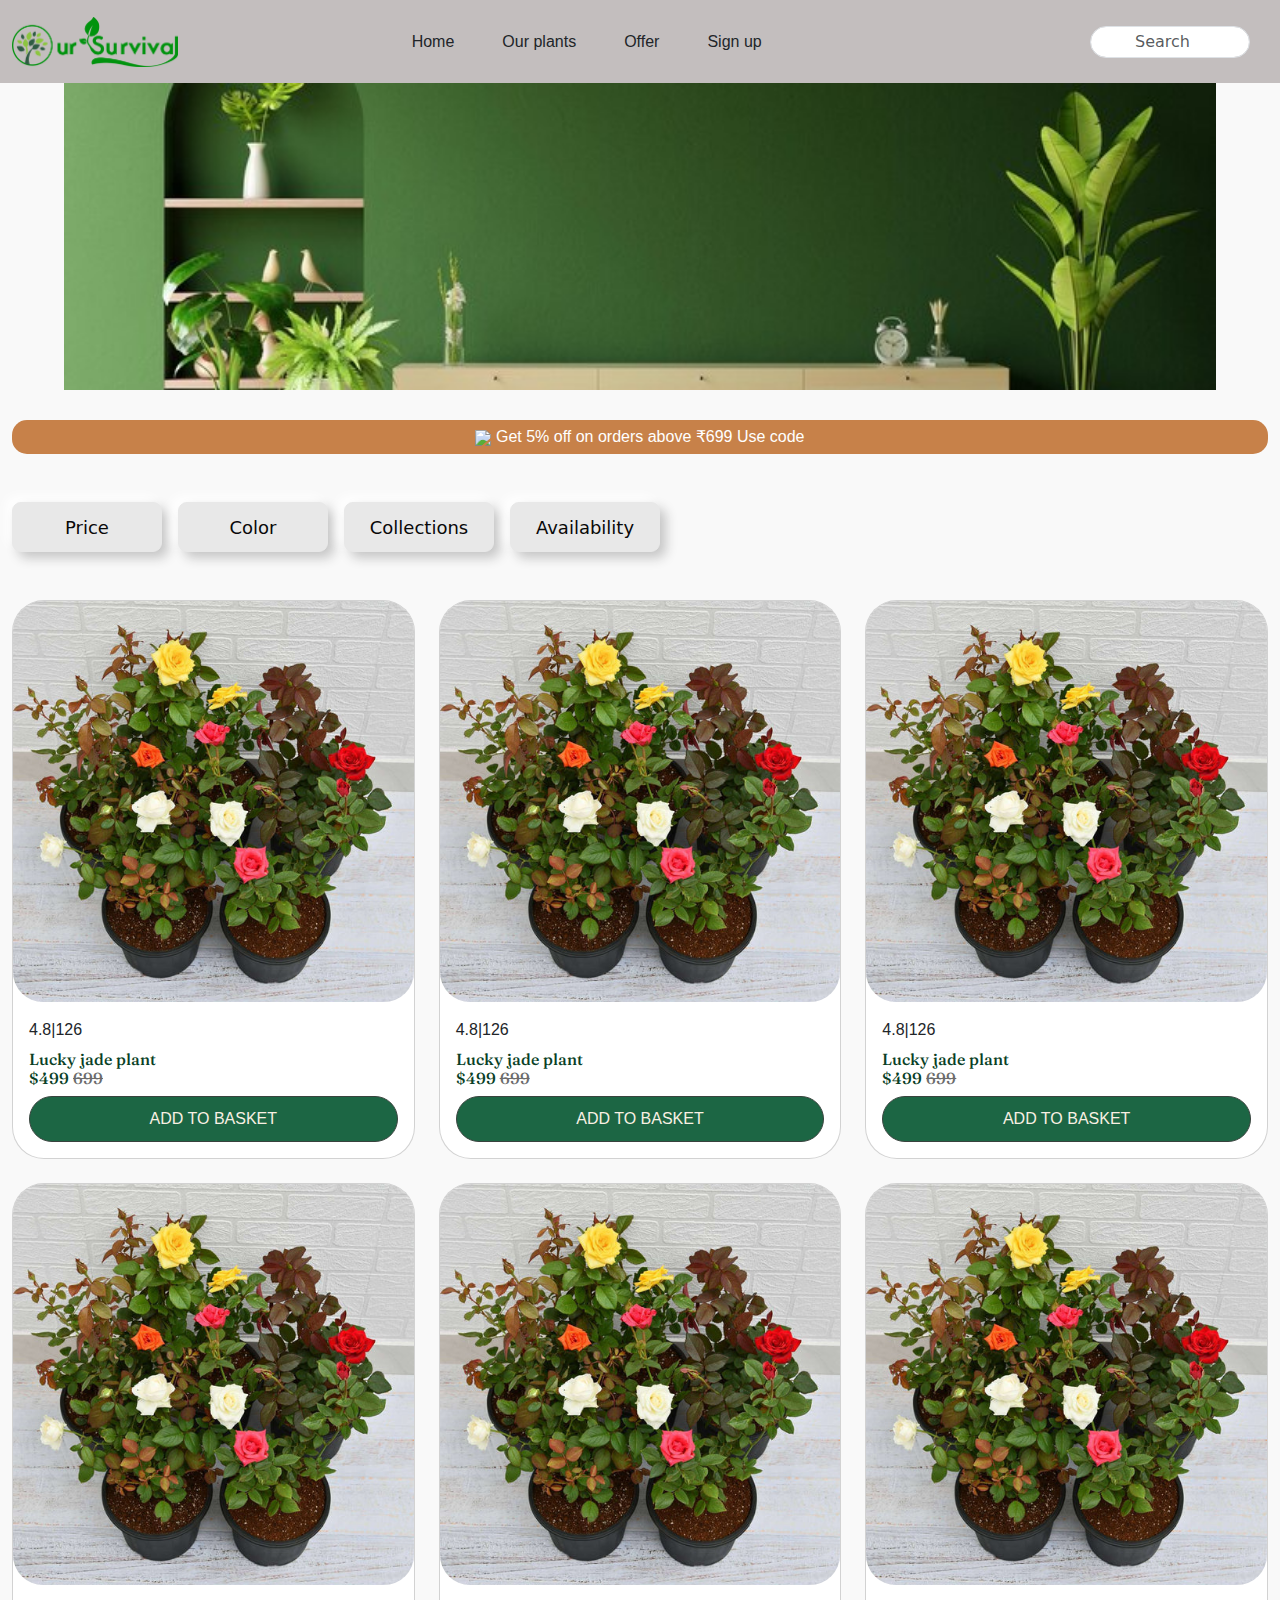
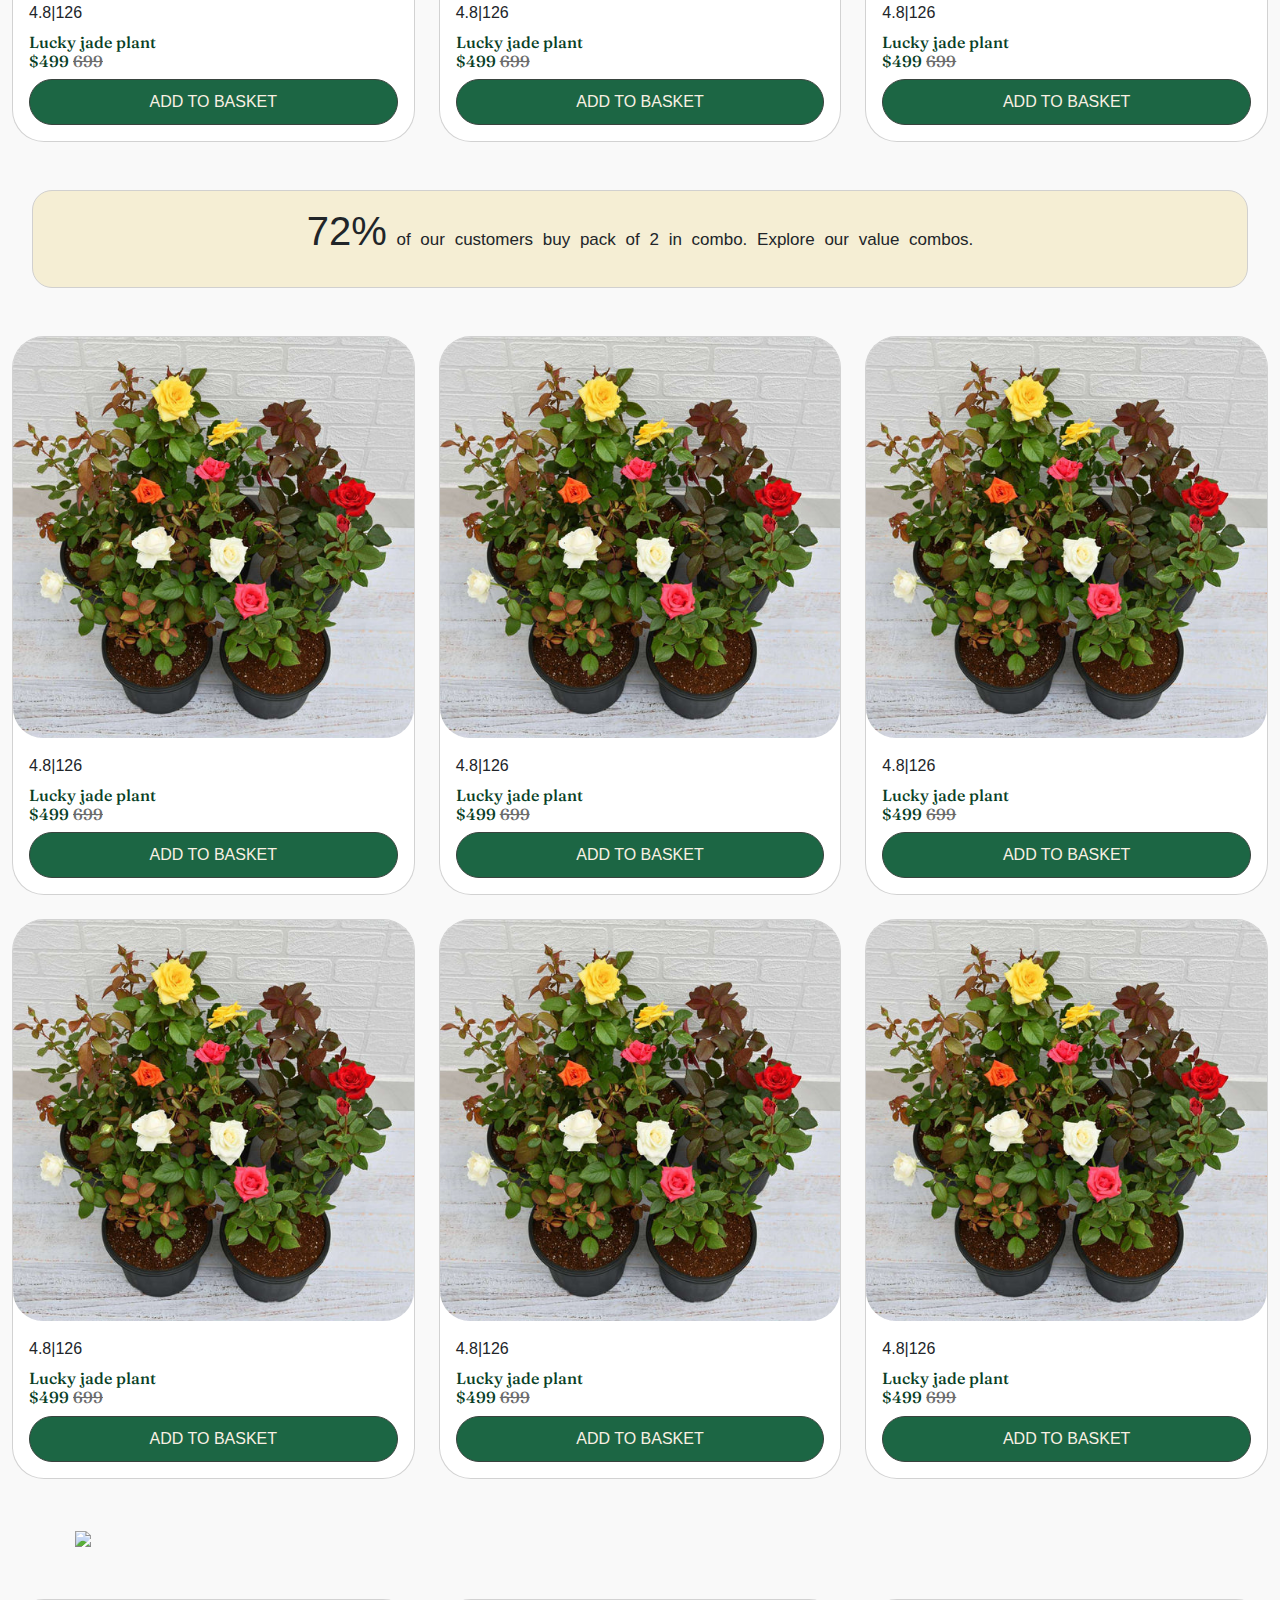
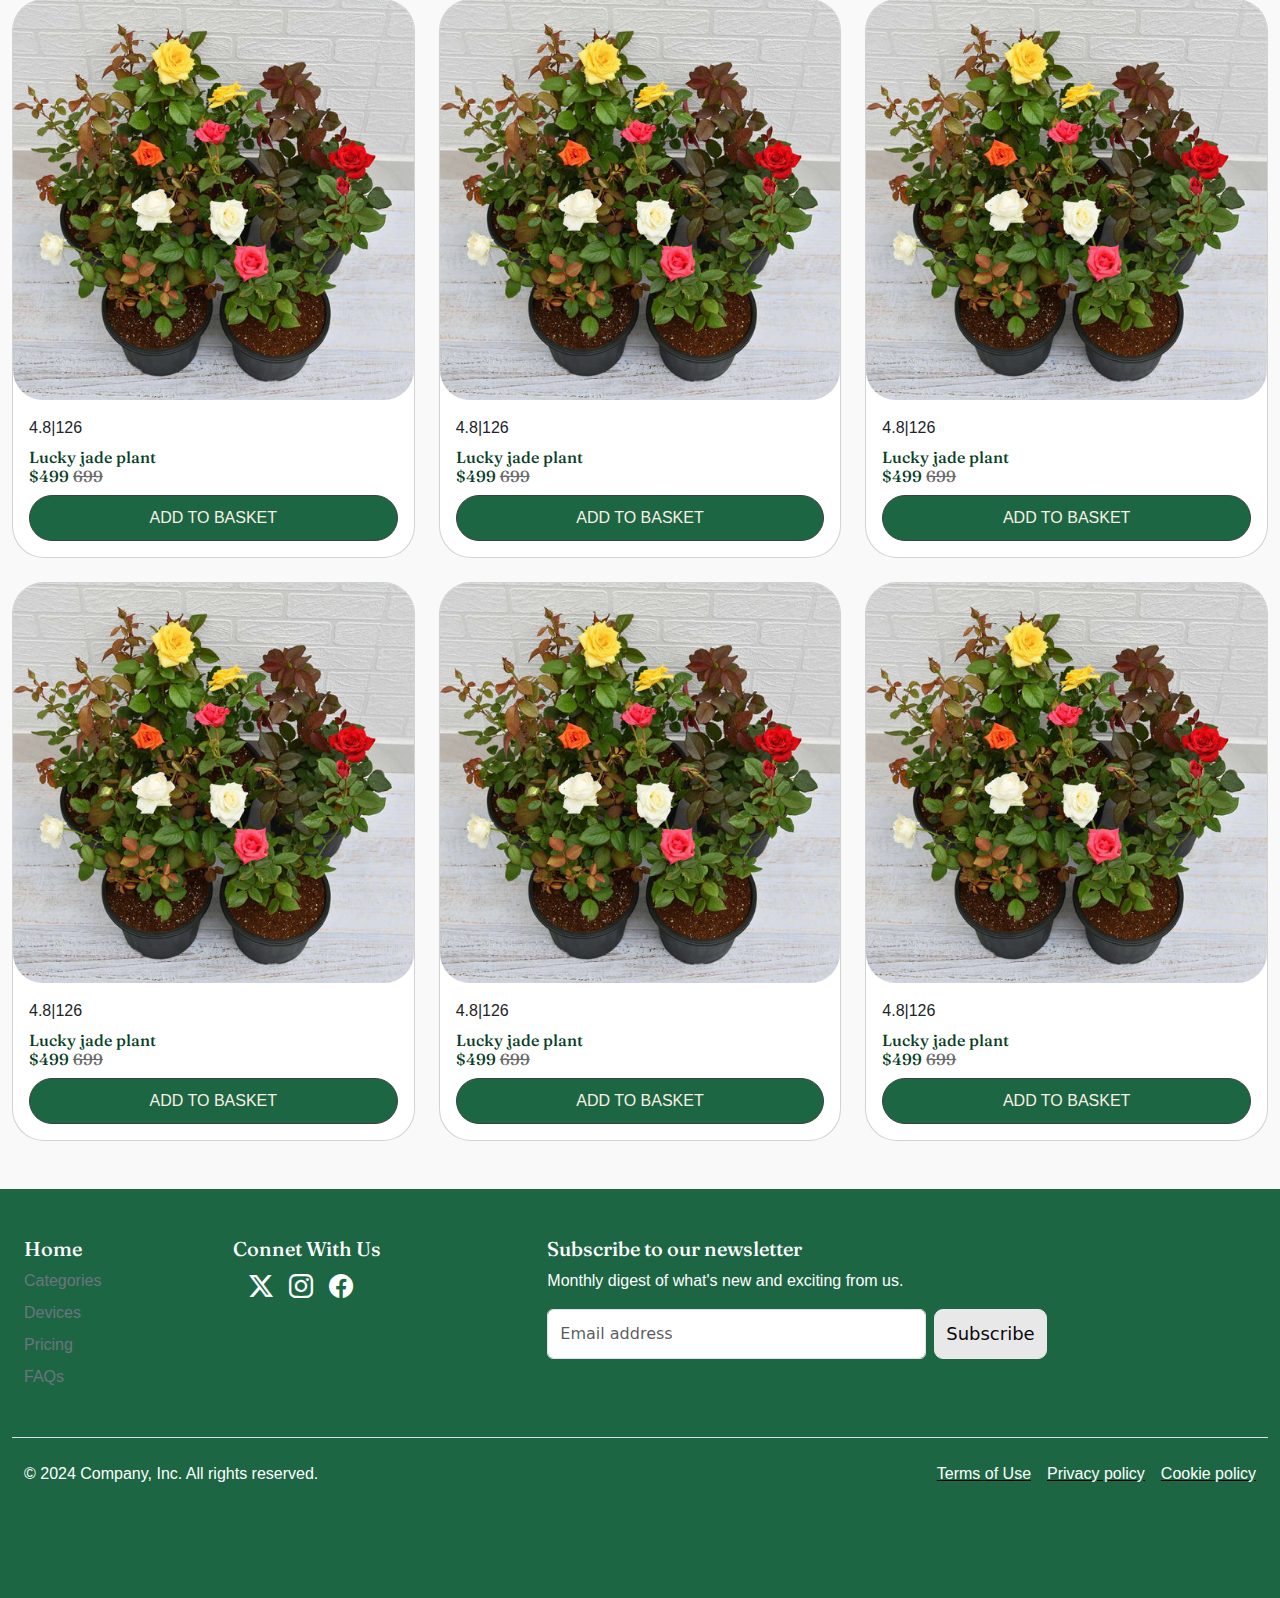
==== commit 2216a38b: "add" ====
--- a/offer.html
+++ b/offer.html
@@ -6,16 +6,15 @@
     <meta charset="utf-8" />
     <meta
       name="viewport"
-      content="width=device-width, initial-scale=1, shrink-to-fit=no"
-    />
+      content="width=device-width, initial-scale=1, shrink-to-fit=no" />
     <link rel="stylesheet" href="assets/bootstrap/bootstrap.min.css" />
     <link rel="stylesheet" href="assets/css/style.css" />
     <script src="assets/bootstrap/bootstrap.bundle.min.js" defer></script>
+    <script src="assets/js/card.js" defer></script>
     <script src="assets/js/script.js" defer></script>
   </head>
   <body>
     <div class="header" style="background: #c3bebe"></div>
-
     <section>
       <img
         src="image.png"
@@ -27,39 +26,32 @@
           margin-bottom: 30px;
           aspect-ratio: 1920/512;
           object-fit: cover;
-        "
-      />
+        " />
     </section>
 
-    <main style="padding: 0px 0px 0px 50px">
+    <main class="container-xxl">
       <div
-        class="offer-strip-cus"
+        class="offer-strip-cus d-flex align-items-center justify-content-center"
         style="
           background-color: #c78149;
-          border-radius: 0%;
-          width: 95%;
-          height: 40px;
+          width: 100%;
+          height: 100%;
           border-radius: 15px;
-          text-align: center;
           padding: 5px;
           color: white;
-        "
-      >
-        <p>
+        ">
+        <p style="margin-bottom: 0 !important;">
           <img
             src="https://cdn.shopify.com/s/files/1/0646/8327/8550/files/Discount_1.gif?v=1719479650"
-            style="width: 25px"
-          />
+            style="width: 25px" />
           Get 5% off on orders above ₹699 Use code
         </p>
       </div>
     </main>
 
-    <div class="container-fluid">
+    <div class="container-xxl mb-5 mt-5 ">
       <div
-        class="text-center mt-4"
-        style="display: flex; gap: 30px; padding: 40px 0px 0px 50px"
-      >
+        class="text-center mt-4 d-flex  gap-3 flex-wrap">
         <button class="btn btn-light">Price</button>
         <button class="btn btn-light">Color</button>
         <button class="btn btn-light">Collections</button>
@@ -67,378 +59,11 @@
       </div>
     </div>
 
-    <section class="container-xxl" style="padding: 50px">
-      <div class="row">
-        <!-- Card 1 -->
-        <div class="col-md-3 " >
-          <div
-            class="card rounded-5"
-            style="background-color: rgb(255, 253, 251); border: none"
-          >
-            <img
-              src="resources/Images/3/asset 94.jpeg"
-              class="card-img-top"
-              alt="Card image 1"
-              style="border-radius: 30px"
-            />
-            <div class="card-body">
-              <p class="card-title">
-                <span class="fa fa-star checked" style="color: #c78149"></span>
-                4.8|126
-              </p>
-              <h6 class="card-text" style="color: #0a3f27">
-                Lucky jade plant <br />
-                $499
-                <span style="color: #6c6c6c; text-decoration: line-through"
-                  >699</span
-                >
-              </h6>
-              <a
-                href="#"
-                style="
-                  margin-top: 30px;
-                  color: rgb(249, 240, 227);
-                  display: flex;
-                  flex-direction: row-reverse;
-                  gap: 10px;
-                  justify-content: center;
-                  align-items: center;
-                  padding: 10px 10px;
-                  border-radius: 25px;
-                  background: #1c6644;
-                  border: 1px solid #39433e;
-                  text-decoration: none;
-                "
-              >
-                ADD TO BASKET</a
-              >
-            </div>
-          </div>
-        </div>
-        <!-- Card 2 -->
-        <div class="col-md-3">
-          <div
-            class="card"
-            style="background-color: rgb(255, 253, 251); border: none"
-          >
-            <img
-              src="resources/Images/1/asset 12.png"
-              class="card-img-top"
-              alt="Card image 1"
-              style="border-radius: 30px"
-            />
-            <div class="card-body">
-              <p class="card-title">
-                <span class="fa fa-star checked" style="color: #c78149"></span>
-                4.8|126
-              </p>
-              <h6 class="card-text" style="color: #0a3f27">
-                Lucky jade plant <br />
-                $499
-                <span style="color: #6c6c6c; text-decoration: line-through"
-                  >699</span
-                >
-              </h6>
-              <a
-                href="#"
-                style="
-                  margin-top: 30px;
-                  color: rgb(249, 240, 227);
-                  display: flex;
-                  flex-direction: row-reverse;
-                  gap: 10px;
-                  justify-content: center;
-                  align-items: center;
-                  padding: 10px 10px;
-                  border-radius: 25px;
-                  background: #1c6644;
-                  border: 1px solid #39433e;
-                  text-decoration: none;
-                "
-              >
-                ADD TO BASKET</a
-              >
-            </div>
-          </div>
-        </div>
-        <!-- Card 3 -->
-        <div class="col-md-3">
-          <div
-            class="card"
-            style="background-color: rgb(255, 253, 251); border: none"
-          >
-            <img
-              src="resources/Images/3/asset 98.jpeg"
-              class="card-img-top"
-              alt="Card image 1"
-              style="border-radius: 30px"
-            />
-            <div class="card-body">
-              <p class="card-title">
-                <span class="fa fa-star checked" style="color: #c78149"></span>
-                4.8|126
-              </p>
-              <h6 class="card-text" style="color: #0a3f27">
-                Lucky jade plant <br />
-                $499
-                <span style="color: #6c6c6c; text-decoration: line-through"
-                  >699</span
-                >
-              </h6>
-              <a
-                href="#"
-                style="
-                  margin-top: 30px;
-                  color: rgb(249, 240, 227);
-                  display: flex;
-                  flex-direction: row-reverse;
-                  gap: 10px;
-                  justify-content: center;
-                  align-items: center;
-                  padding: 10px 10px;
-                  border-radius: 25px;
-                  background: #1c6644;
-                  border: 1px solid #39433e;
-                  text-decoration: none;
-                "
-              >
-                ADD TO BASKET</a
-              >
-            </div>
-          </div>
-        </div>
-        <!-- Card 4 -->
-        <div class="col-md-3">
-          <div
-            class="card"
-            style="background-color: rgb(255, 253, 251); border: none"
-          >
-            <img
-              src="resources/Images/3/asset 100.jpeg"
-              class="card-img-top"
-              alt="Card image 1"
-              style="border-radius: 30px"
-            />
-            <div class="card-body">
-              <p class="card-title">
-                <span class="fa fa-star checked" style="color: #c78149"></span>
-                4.8|126
-              </p>
-              <h6 class="card-text" style="color: #0a3f27">
-                Lucky jade plant <br />
-                $499
-                <span style="color: #6c6c6c; text-decoration: line-through"
-                  >699</span
-                >
-              </h6>
-              <a
-                href="#"
-                style="
-                  margin-top: 30px;
-                  color: rgb(249, 240, 227);
-                  display: flex;
-                  flex-direction: row-reverse;
-                  gap: 10px;
-                  justify-content: center;
-                  align-items: center;
-                  padding: 10px 10px;
-                  border-radius: 25px;
-                  background: #1c6644;
-                  border: 1px solid #39433e;
-                  text-decoration: none;
-                "
-              >
-                ADD TO BASKET</a
-              >
-            </div>
-          </div>
-        </div>
-        <!-- Card 5 -->
-        <div class="col-md-3">
-          <div
-            class="card"
-            style="background-color: rgb(255, 253, 251); border: none"
-          >
-            <img
-              src="resources/Images/3/asset 102.jpeg"
-              class="card-img-top"
-              alt="Card image 1"
-              style="border-radius: 30px"
-            />
-            <div class="card-body">
-              <p class="card-title">
-                <span class="fa fa-star checked" style="color: #c78149"></span>
-                4.8|126
-              </p>
-              <h6 class="card-text" style="color: #0a3f27">
-                Lucky jade plant <br />
-                $499
-                <span style="color: #6c6c6c; text-decoration: line-through"
-                  >699</span
-                >
-              </h6>
-              <a
-                href="#"
-                style="
-                  margin-top: 30px;
-                  color: rgb(249, 240, 227);
-                  display: flex;
-                  flex-direction: row-reverse;
-                  gap: 10px;
-                  justify-content: center;
-                  align-items: center;
-                  padding: 10px 10px;
-                  border-radius: 25px;
-                  background: #1c6644;
-                  border: 1px solid #39433e;
-                  text-decoration: none;
-                "
-              >
-                ADD TO BASKET</a
-              >
-            </div>
-          </div>
-        </div>
-        <!-- Card 6 -->
-        <div class="col-md-3">
-          <div
-            class="card"
-            style="background-color: rgb(255, 253, 251); border: none"
-          >
-            <img
-              src="resources/Images/3/asset 103.jpeg"
-              class="card-img-top"
-              alt="Card image 1"
-              style="border-radius: 30px"
-            />
-            <div class="card-body">
-              <p class="card-title">
-                <span class="fa fa-star checked" style="color: #c78149"></span>
-                4.8|126
-              </p>
-              <h6 class="card-text" style="color: #0a3f27">
-                Lucky jade plant <br />
-                $499
-                <span style="color: #6c6c6c; text-decoration: line-through"
-                  >699</span
-                >
-              </h6>
-              <a
-                href="#"
-                style="
-                  margin-top: 30px;
-                  color: rgb(249, 240, 227);
-                  display: flex;
-                  flex-direction: row-reverse;
-                  gap: 10px;
-                  justify-content: center;
-                  align-items: center;
-                  padding: 10px 10px;
-                  border-radius: 25px;
-                  background: #1c6644;
-                  border: 1px solid #39433e;
-                  text-decoration: none;
-                "
-              >
-                ADD TO BASKET</a
-              >
-            </div>
-          </div>
-        </div>
-        <!-- Card 7 -->
-        <div class="col-md-3">
-          <div
-            class="card"
-            style="background-color: rgb(255, 253, 251); border: none"
-          >
-            <img
-              src="resources/Images/3/asset 107.jpeg"
-              class="card-img-top"
-              alt="Card image 1"
-              style="border-radius: 30px"
-            />
-            <div class="card-body">
-              <p class="card-title">
-                <span class="fa fa-star checked" style="color: #c78149"></span>
-                4.8|126
-              </p>
-              <h6 class="card-text" style="color: #0a3f27">
-                Lucky jade plant <br />
-                $499
-                <span style="color: #6c6c6c; text-decoration: line-through"
-                  >699</span
-                >
-              </h6>
-              <a
-                href="#"
-                style="
-                  margin-top: 30px;
-                  color: rgb(249, 240, 227);
-                  display: flex;
-                  flex-direction: row-reverse;
-                  gap: 10px;
-                  justify-content: center;
-                  align-items: center;
-                  padding: 10px 10px;
-                  border-radius: 25px;
-                  background: #1c6644;
-                  border: 1px solid #39433e;
-                  text-decoration: none;
-                "
-              >
-                ADD TO BASKET</a
-              >
-            </div>
-          </div>
-        </div>
-        <!-- Card 8 -->
-        <div class="col-md-3">
-          <div
-            class="card"
-            style="background-color: rgb(255, 253, 251); border: none"
-          >
-            <img
-              src="resources/Images/3/asset 118.jpeg"
-              class="card-img-top"
-              alt="Card image 1"
-              style="border-radius: 30px"
-            />
-            <div class="card-body">
-              <p class="card-title">
-                <span class="fa fa-star checked" style="color: #c78149"></span>
-                4.8|126
-              </p>
-              <h6 class="card-text" style="color: #0a3f27">
-                Lucky jade plant <br />
-                $499
-                <span style="color: #6c6c6c; text-decoration: line-through"
-                  >699</span
-                >
-              </h6>
-              <a
-                href="#"
-                style="
-                  margin-top: 30px;
-                  color: rgb(249, 240, 227);
-                  display: flex;
-                  flex-direction: row-reverse;
-                  gap: 10px;
-                  justify-content: center;
-                  align-items: center;
-                  padding: 10px 10px;
-                  border-radius: 25px;
-                  background: #1c6644;
-                  border: 1px solid #39433e;
-                  text-decoration: none;
-                "
-              >
-                ADD TO BASKET</a
-              >
-            </div>
-          </div>
-        </div>
+    <div class="container-xxl mb-5 mt-5 ">
+
+      <div class="row row-cols-1 row-cols-md-3 g-4 cards">
       </div>
-    </section>
+    </div>
 
     <section
       class="container-fluid"
@@ -448,614 +73,41 @@
         background: #f5eed4;
         border-radius: 20px;
         border: 1px solid #d1d0cf;
-      "
-    >
+      ">
       <p
         style="
           text-align: center;
           font-weight: 400;
           font-size: 17px;
           word-spacing: 5px;
-        "
-      >
+        ">
         <span style="font-size: 40px; font-weight: 500">72%</span> of our
         customers buy pack of 2 in combo. Explore our value combos.
       </p>
     </section>
 
-    <section class="container-fluid" style="padding: 50px">
-      <div class="row">
-        <!-- Card 1 -->
-        <div class="col-md-3">
-          <div
-            class="card"
-            style="background-color: rgb(255, 253, 251); border: none"
-          >
-            <img
-              src="resources/Images/3/asset 1.jpeg"
-              class="card-img-top"
-              alt="Card image 1"
-              style="border-radius: 30px"
-            />
-            <div class="card-body">
-              <p class="card-title">
-                <span class="fa fa-star checked" style="color: #c78149"></span>
-                4.8|126
-              </p>
-              <h6 class="card-text" style="color: #0a3f27">
-                Lucky jade plant <br />
-                $499
-                <span style="color: #6c6c6c; text-decoration: line-through"
-                  >699</span
-                >
-              </h6>
-              <a
-                href="#"
-                class=" "
-                style="
-                  color: rgb(249, 240, 227);
-                  display: flex;
-                  flex-direction: row-reverse;
-                  gap: 10px;
-                  justify-content: center;
-                  align-items: center;
-                  padding: 10px 10px;
-                  border-radius: 25px;
-                  background: #1c6644;
-                  border: 1px solid #39433e;
-                  text-decoration: none;
-                "
-              >
-                ADD TO BASKET</a
-              >
-            </div>
-          </div>
-        </div>
-        <!-- Card 2 -->
-        <div class="col-md-3">
-          <div
-            class="card"
-            style="background-color: rgb(255, 253, 251); border: none"
-          >
-            <img
-              src="resources/Images/1/asset 41.png"
-              class="card-img-top"
-              alt="Card image 1"
-              style="border-radius: 30px"
-            />
-            <div class="card-body">
-              <p class="card-title">
-                <span class="fa fa-star checked" style="color: #c78149"></span>
-                4.8|126
-              </p>
-              <h6 class="card-text" style="color: #0a3f27">
-                Lucky jade plant <br />
-                $499
-                <span style="color: #6c6c6c; text-decoration: line-through"
-                  >699</span
-                >
-              </h6>
-              <a
-                href="#"
-                class=" "
-                style="
-                  color: rgb(249, 240, 227);
-                  display: flex;
-                  flex-direction: row-reverse;
-                  gap: 10px;
-                  justify-content: center;
-                  align-items: center;
-                  padding: 10px 10px;
-                  border-radius: 25px;
-                  background: #1c6644;
-                  border: 1px solid #39433e;
-                  text-decoration: none;
-                "
-              >
-                ADD TO BASKET</a
-              >
-            </div>
-          </div>
-        </div>
-        <!-- Card 3 -->
-        <div class="col-md-3">
-          <div
-            class="card"
-            style="background-color: rgb(255, 253, 251); border: none"
-          >
-            <img
-              src="resources/Images/3/asset 122.jpeg"
-              class="card-img-top"
-              alt="Card image 1"
-              style="border-radius: 30px"
-            />
-            <div class="card-body">
-              <p class="card-title">
-                <span class="fa fa-star checked" style="color: #c78149"></span>
-                4.8|126
-              </p>
-              <h6 class="card-text" style="color: #0a3f27">
-                Lucky jade plant <br />
-                $499
-                <span style="color: #6c6c6c; text-decoration: line-through"
-                  >699</span
-                >
-              </h6>
-              <a
-                href="#"
-                class=" "
-                style="
-                  color: rgb(249, 240, 227);
-                  display: flex;
-                  flex-direction: row-reverse;
-                  gap: 10px;
-                  justify-content: center;
-                  align-items: center;
-                  padding: 10px 10px;
-                  border-radius: 25px;
-                  background: #1c6644;
-                  border: 1px solid #39433e;
-                  text-decoration: none;
-                "
-              >
-                ADD TO BASKET</a
-              >
-            </div>
-          </div>
-        </div>
-        <!-- Card 4 -->
-        <div class="col-md-3">
-          <div
-            class="card"
-            style="background-color: rgb(255, 253, 251); border: none"
-          >
-            <img
-              src="resources/Images/3/asset 161.jpeg"
-              class="card-img-top"
-              alt="Card image 1"
-              style="border-radius: 30px"
-            />
-            <div class="card-body">
-              <p class="card-title">
-                <span class="fa fa-star checked" style="color: #c78149"></span>
-                4.8|126
-              </p>
-              <h6 class="card-text" style="color: #0a3f27">
-                Lucky jade plant <br />
-                $499
-                <span style="color: #6c6c6c; text-decoration: line-through"
-                  >699</span
-                >
-              </h6>
-              <a
-                href="#"
-                class=" "
-                style="
-                  color: rgb(249, 240, 227);
-                  display: flex;
-                  flex-direction: row-reverse;
-                  gap: 10px;
-                  justify-content: center;
-                  align-items: center;
-                  padding: 10px 10px;
-                  border-radius: 25px;
-                  background: #1c6644;
-                  border: 1px solid #39433e;
-                  text-decoration: none;
-                "
-              >
-                ADD TO BASKET</a
-              >
-            </div>
-          </div>
-        </div>
+    <div class="container-xxl mb-5 mt-5 ">
+      <div class="row row-cols-1 row-cols-md-3 g-4 cards">
       </div>
-    </section>
+    </div>
 
-    <div class="commonclassfordesign second">
+    <div class="commonclassfordesign second d-none d-sm-block">
       <div class="forth-section-plp-cus">
         <img
           class="desktop-image"
           src="https://cdn.shopify.com/s/files/1/0646/8327/8550/files/Group_1000008405.png?v=1719384956"
-          style="width: 90%; margin-left: 75px"
-        />
+          style="width: 90%; margin-left: 75px" />
         <!-- <img class="mobile-image" src="https://cdn.shopify.com/s/files/1/0646/8327/8550/files/Group_1000008378_1.png?v=1719404332"> -->
       </div>
     </div>
 
-    <section class="container-fluid" style="padding: 50px">
-      <div class="row">
-        <!-- Card 1 -->
-        <div class="col-md-3">
-          <div
-            class="card"
-            style="background-color: rgb(255, 253, 251); border: none"
-          >
-            <img
-              src="resources/Images/3/asset 129.jpeg"
-              class="card-img-top"
-              alt="Card image 1"
-              style="border-radius: 30px"
-            />
-            <div class="card-body">
-              <p class="card-title">
-                <span class="fa fa-star checked" style="color: #c78149"></span>
-                4.8|126
-              </p>
-              <h6 class="card-text" style="color: #0a3f27">
-                Lucky jade plant <br />
-                $499
-                <span style="color: #6c6c6c; text-decoration: line-through"
-                  >699</span
-                >
-              </h6>
-              <a
-                href="#"
-                class=" "
-                style="
-                  color: rgb(249, 240, 227);
-                  display: flex;
-                  flex-direction: row-reverse;
-                  gap: 10px;
-                  justify-content: center;
-                  align-items: center;
-                  padding: 10px 10px;
-                  border-radius: 25px;
-                  background: #1c6644;
-                  border: 1px solid #39433e;
-                  text-decoration: none;
-                "
-              >
-                ADD TO BASKET</a
-              >
-            </div>
-          </div>
-        </div>
-        <!-- Card 2 -->
-        <div class="col-md-3">
-          <div
-            class="card"
-            style="background-color: rgb(255, 253, 251); border: none"
-          >
-            <img
-              src="resources/Images/1/asset 71.jpeg"
-              class="card-img-top"
-              alt="Card image 1"
-              style="border-radius: 30px"
-            />
-            <div class="card-body">
-              <p class="card-title">
-                <span class="fa fa-star checked" style="color: #c78149"></span>
-                4.8|126
-              </p>
-              <h6 class="card-text" style="color: #0a3f27">
-                Lucky jade plant <br />
-                $499
-                <span style="color: #6c6c6c; text-decoration: line-through"
-                  >699</span
-                >
-              </h6>
-              <a
-                href="#"
-                class=" "
-                style="
-                  color: rgb(249, 240, 227);
-                  display: flex;
-                  flex-direction: row-reverse;
-                  gap: 10px;
-                  justify-content: center;
-                  align-items: center;
-                  padding: 10px 10px;
-                  border-radius: 25px;
-                  background: #1c6644;
-                  border: 1px solid #39433e;
-                  text-decoration: none;
-                "
-              >
-                ADD TO BASKET</a
-              >
-            </div>
-          </div>
-        </div>
-        <!-- Card 3 -->
-        <div class="col-md-3">
-          <div
-            class="card"
-            style="background-color: rgb(255, 253, 251); border: none"
-          >
-            <img
-              src="resources/Images/3/asset 135.jpeg"
-              class="card-img-top"
-              alt="Card image 1"
-              style="border-radius: 30px"
-            />
-            <div class="card-body">
-              <p class="card-title">
-                <span class="fa fa-star checked" style="color: #c78149"></span>
-                4.8|126
-              </p>
-              <h6 class="card-text" style="color: #0a3f27">
-                Lucky jade plant <br />
-                $499
-                <span style="color: #6c6c6c; text-decoration: line-through"
-                  >699</span
-                >
-              </h6>
-              <a
-                href="#"
-                class=" "
-                style="
-                  color: rgb(249, 240, 227);
-                  display: flex;
-                  flex-direction: row-reverse;
-                  gap: 10px;
-                  justify-content: center;
-                  align-items: center;
-                  padding: 10px 10px;
-                  border-radius: 25px;
-                  background: #1c6644;
-                  border: 1px solid #39433e;
-                  text-decoration: none;
-                "
-              >
-                ADD TO BASKET</a
-              >
-            </div>
-          </div>
-        </div>
-        <!-- Card 4 -->
-        <div class="col-md-3">
-          <div
-            class="card"
-            style="background-color: rgb(255, 253, 251); border: none"
-          >
-            <img
-              src="resources/Images/3/asset 137.jpeg"
-              class="card-img-top"
-              alt="Card image 1"
-              style="border-radius: 30px"
-            />
-            <div class="card-body">
-              <p class="card-title">
-                <span class="fa fa-star checked" style="color: #c78149"></span>
-                4.8|126
-              </p>
-              <h6 class="card-text" style="color: #0a3f27">
-                Lucky jade plant <br />
-                $499
-                <span style="color: #6c6c6c; text-decoration: line-through"
-                  >699</span
-                >
-              </h6>
-              <a
-                href="#"
-                class=" "
-                style="
-                  color: rgb(249, 240, 227);
-                  display: flex;
-                  flex-direction: row-reverse;
-                  gap: 10px;
-                  justify-content: center;
-                  align-items: center;
-                  padding: 10px 10px;
-                  border-radius: 25px;
-                  background: #1c6644;
-                  border: 1px solid #39433e;
-                  text-decoration: none;
-                "
-              >
-                ADD TO BASKET</a
-              >
-            </div>
-          </div>
-        </div>
-        <!-- Card 5 -->
-        <div class="col-md-3">
-          <div
-            class="card"
-            style="background-color: rgb(255, 253, 251); border: none"
-          >
-            <img
-              src="resources/Images/3/asset 141.jpeg"
-              class="card-img-top"
-              alt="Card image 1"
-              style="border-radius: 30px"
-            />
-            <div class="card-body">
-              <p class="card-title">
-                <span class="fa fa-star checked" style="color: #c78149"></span>
-                4.8|126
-              </p>
-              <h6 class="card-text" style="color: #0a3f27">
-                Lucky jade plant <br />
-                $499
-                <span style="color: #6c6c6c; text-decoration: line-through"
-                  >699</span
-                >
-              </h6>
-              <a
-                href="#"
-                class=" "
-                style="
-                  color: rgb(249, 240, 227);
-                  display: flex;
-                  flex-direction: row-reverse;
-                  gap: 10px;
-                  justify-content: center;
-                  align-items: center;
-                  padding: 10px 10px;
-                  border-radius: 25px;
-                  background: #1c6644;
-                  border: 1px solid #39433e;
-                  text-decoration: none;
-                "
-              >
-                ADD TO BASKET</a
-              >
-            </div>
-          </div>
-        </div>
-        <!-- Card 6 -->
-        <div class="col-md-3">
-          <div
-            class="card"
-            style="background-color: rgb(255, 253, 251); border: none"
-          >
-            <img
-              src="resources/Images/3/asset 173.jpeg"
-              class="card-img-top"
-              alt="Card image 1"
-              style="border-radius: 30px"
-            />
-            <div class="card-body">
-              <p class="card-title">
-                <span class="fa fa-star checked" style="color: #c78149"></span>
-                4.8|126
-              </p>
-              <h6 class="card-text" style="color: #0a3f27">
-                Lucky jade plant <br />
-                $499
-                <span style="color: #6c6c6c; text-decoration: line-through"
-                  >699</span
-                >
-              </h6>
-              <a
-                href="#"
-                class=" "
-                style="
-                  color: rgb(249, 240, 227);
-                  display: flex;
-                  flex-direction: row-reverse;
-                  gap: 10px;
-                  justify-content: center;
-                  align-items: center;
-                  padding: 10px 10px;
-                  border-radius: 25px;
-                  background: #1c6644;
-                  border: 1px solid #39433e;
-                  text-decoration: none;
-                "
-              >
-                ADD TO BASKET</a
-              >
-            </div>
-          </div>
-        </div>
-        <!-- Card 7 -->
-        <div class="col-md-3">
-          <div
-            class="card"
-            style="background-color: rgb(255, 253, 251); border: none"
-          >
-            <img
-              src="resources/Images/3/asset 145.jpeg"
-              class="card-img-top"
-              alt="Card image 1"
-              style="border-radius: 30px"
-            />
-            <div class="card-body">
-              <p class="card-title">
-                <span class="fa fa-star checked" style="color: #c78149"></span>
-                4.8|126
-              </p>
-              <h6 class="card-text" style="color: #0a3f27">
-                Lucky jade plant <br />
-                $499
-                <span style="color: #6c6c6c; text-decoration: line-through"
-                  >699</span
-                >
-              </h6>
-              <a
-                href="#"
-                class=" "
-                style="
-                  color: rgb(249, 240, 227);
-                  display: flex;
-                  flex-direction: row-reverse;
-                  gap: 10px;
-                  justify-content: center;
-                  align-items: center;
-                  padding: 10px 10px;
-                  border-radius: 25px;
-                  background: #1c6644;
-                  border: 1px solid #39433e;
-                  text-decoration: none;
-                "
-              >
-                ADD TO BASKET</a
-              >
-            </div>
-          </div>
-        </div>
-        <!-- Card 8 -->
-        <div class="col-md-3">
-          <div
-            class="card"
-            style="background-color: rgb(255, 253, 251); border: none"
-          >
-            <img
-              src="resources/Images/3/asset 174.jpeg"
-              class="card-img-top"
-              alt="Card image 1"
-              style="border-radius: 30px"
-            />
-            <div class="card-body">
-              <p class="card-title">
-                <span class="fa fa-star checked" style="color: #c78149"></span>
-                4.8|126
-              </p>
-              <h6 class="card-text" style="color: #0a3f27">
-                Lucky jade plant <br />
-                $499
-                <span style="color: #6c6c6c; text-decoration: line-through"
-                  >699</span
-                >
-              </h6>
-              <a
-                href="#"
-                class=" "
-                style="
-                  color: rgb(249, 240, 227);
-                  display: flex;
-                  flex-direction: row-reverse;
-                  gap: 10px;
-                  justify-content: center;
-                  align-items: center;
-                  padding: 10px 10px;
-                  border-radius: 25px;
-                  background: #1c6644;
-                  border: 1px solid #39433e;
-                  text-decoration: none;
-                "
-              >
-                ADD TO BASKET</a
-              >
-            </div>
-          </div>
-        </div>
+    <div class="container-xxl mb-5 mt-5 ">
+      <div class="row row-cols-1 row-cols-md-3 g-4 cards">
       </div>
-    </section>
+    </div>
 
     <!-- footer start -->
     <div class="footer" style="background-color: #1c6644;"></div>
     <!-- footer end -->
-
-    <!-- Optional JavaScript -->
-    <!-- jQuery first, then Popper.js, then Bootstrap JS -->
-    <script
-      src="https://code.jquery.com/jquery-3.3.1.slim.min.js"
-      integrity="sha384-q8i/X+965DzO0rT7abK41JStQIAqVgRVzpbzo5smXKp4YfRvH+8abtTE1Pi6jizo"
-      crossorigin="anonymous"
-    ></script>
-    <script
-      src="https://cdnjs.cloudflare.com/ajax/libs/popper.js/1.14.7/umd/popper.min.js"
-      integrity="sha384-UO2eT0CpHqdSJQ6hJty5KVphtPhzWj9WO1clHTMGa3JDZwrnQq4sF86dIHNDz0W1"
-      crossorigin="anonymous"
-    ></script>
-    <script
-      src="https://stackpath.bootstrapcdn.com/bootstrap/4.3.1/js/bootstrap.min.js"
-      integrity="sha384-JjSmVgyd0p3pXB1rRibZUAYoIIy6OrQ6VrjIEaFf/nJGzIxFDsf4x0xIM+B07jRM"
-      crossorigin="anonymous"
-    ></script>
   </body>
 </html>
--- a/assets/css/style.css
+++ b/assets/css/style.css
@@ -29,6 +29,18 @@
   border-radius: 150px;
   width: 10rem;
   height: 2rem;
+}
+
+.subBtn {
+  width: 150px;
+  height: 50px;
+  color: #090909;
+  font-size: 18px;
+  border-radius: 0.5em;
+  background: #e8e8e8;
+  cursor: pointer;
+  border: 1px solid #e8e8e8;
+  transition: all 0.3s;
 }
 
 .navbar-toggler-icon {
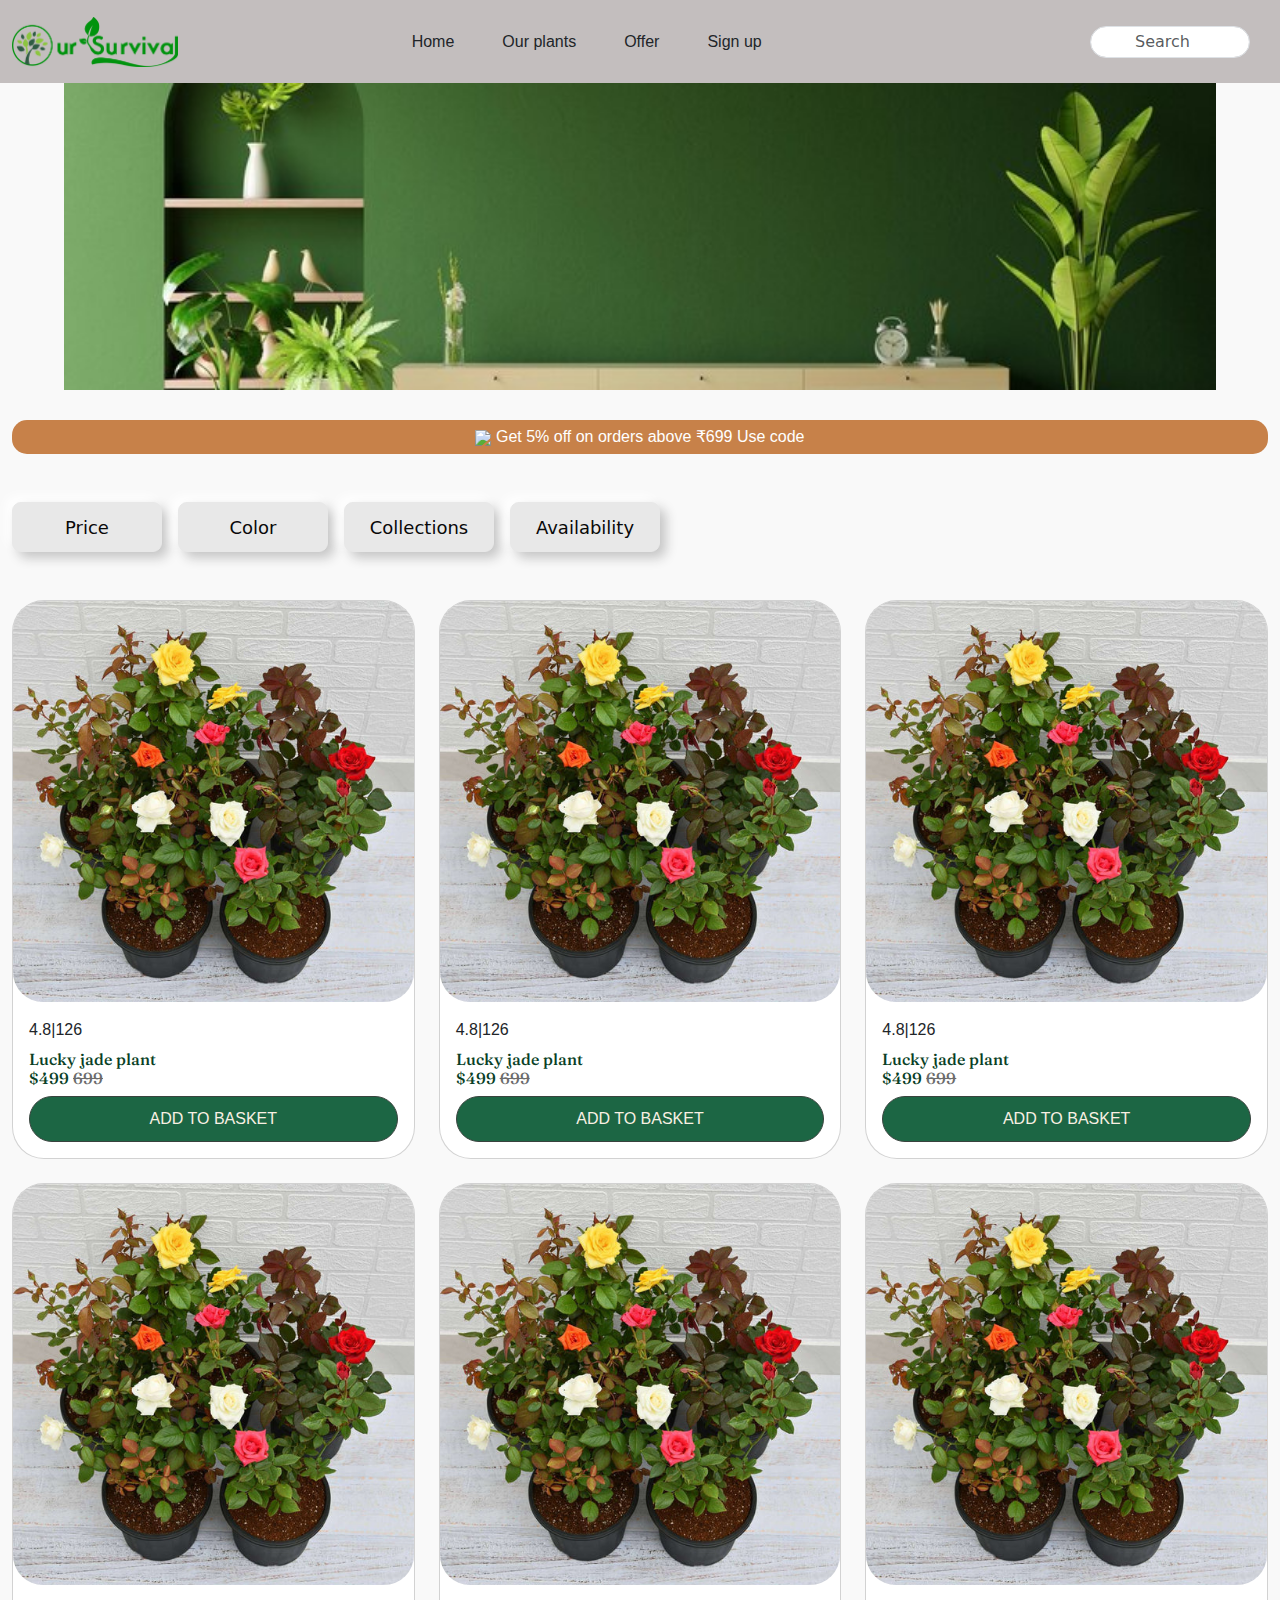
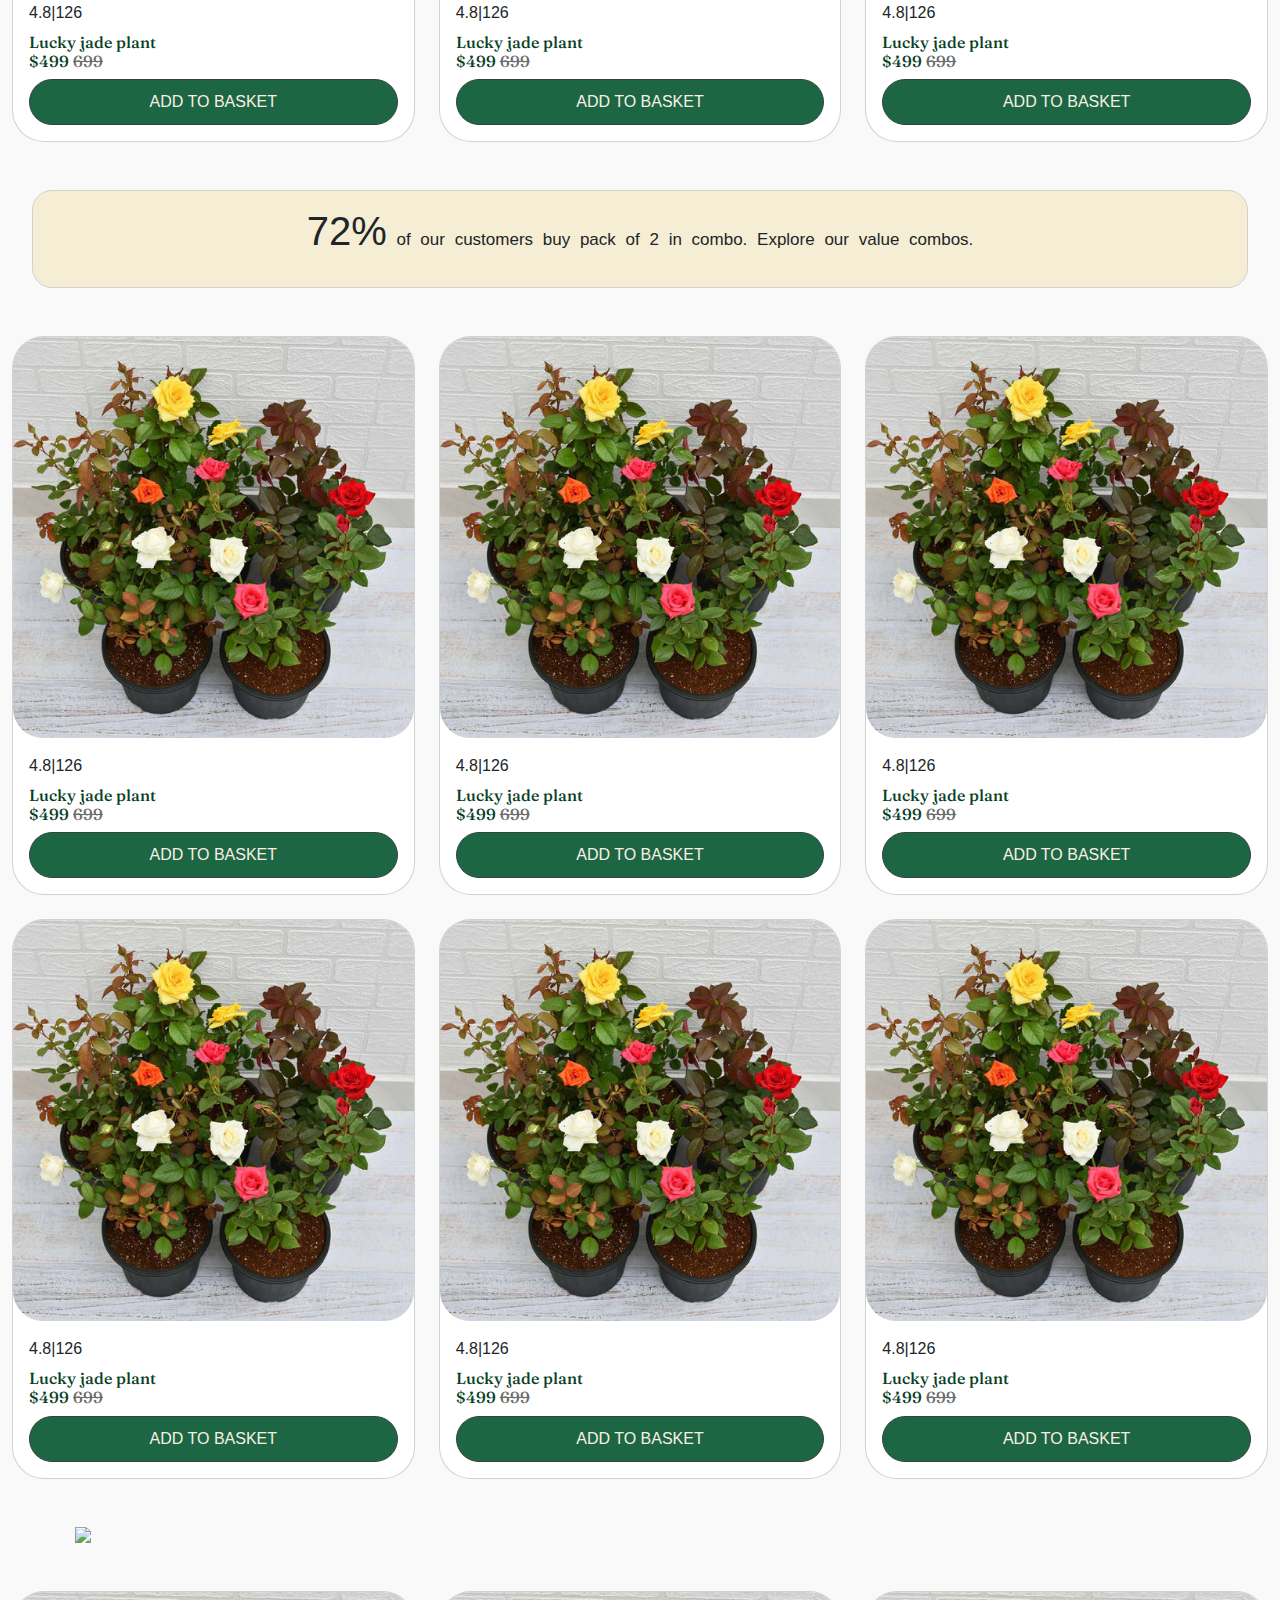
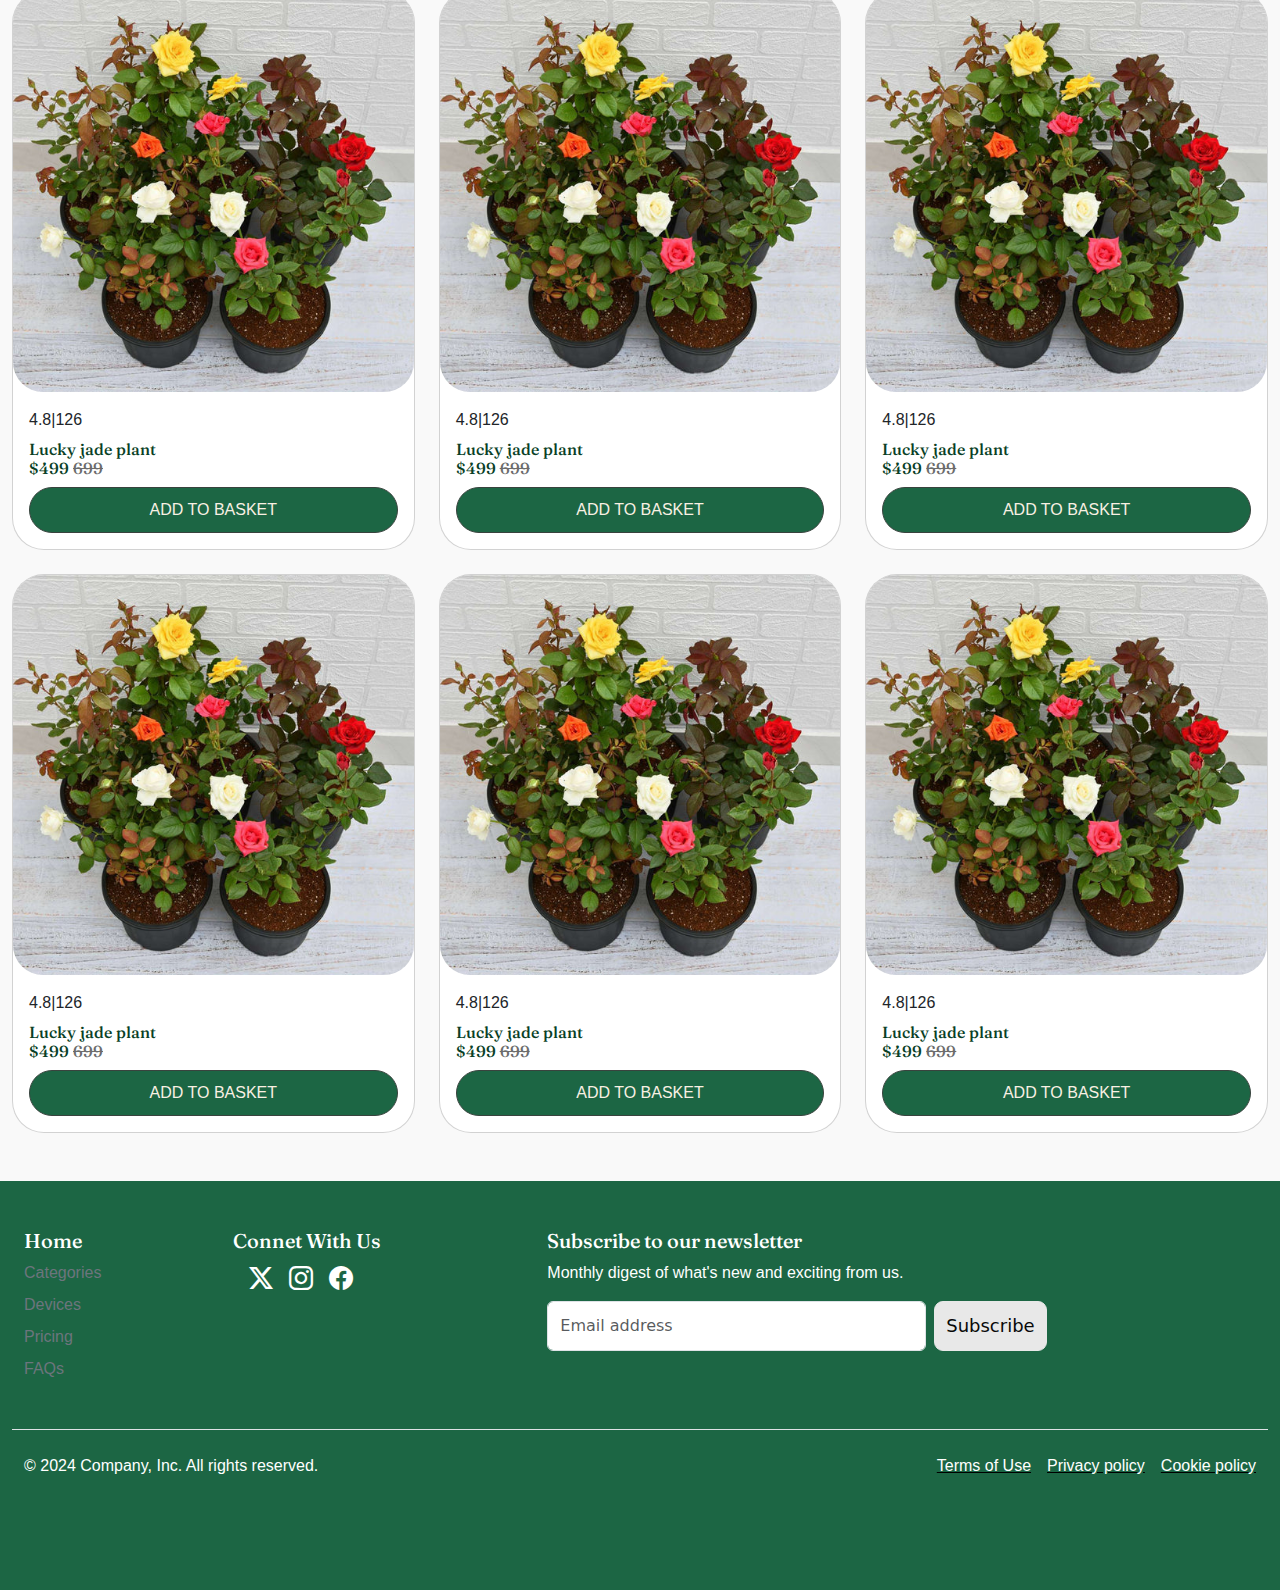
==== commit c5c213ab: "add" ====
--- a/offer.html
+++ b/offer.html
@@ -28,8 +28,7 @@
           object-fit: cover;
         " />
     </section>
-
-    <main class="container-xxl">
+     <main class="container-xxl">
       <div
         class="offer-strip-cus d-flex align-items-center justify-content-center"
         style="
@@ -47,8 +46,7 @@
           Get 5% off on orders above ₹699 Use code
         </p>
       </div>
-    </main>
-
+    </main> 
     <div class="container-xxl mb-5 mt-5 ">
       <div
         class="text-center mt-4 d-flex  gap-3 flex-wrap">
@@ -58,14 +56,10 @@
         <button class="btn btn-light">Availability</button>
       </div>
     </div>
-
-    <div class="container-xxl mb-5 mt-5 ">
-
-      <div class="row row-cols-1 row-cols-md-3 g-4 cards">
+     <div class="container-xxl mb-5 mt-5 "> <div
+        class="row row-cols-1 row-cols-md-3 g-4 cards">
       </div>
-    </div>
-
-    <section
+    </div> <section
       class="container-fluid"
       style="
         width: 95%;
@@ -84,29 +78,22 @@
         <span style="font-size: 40px; font-weight: 500">72%</span> of our
         customers buy pack of 2 in combo. Explore our value combos.
       </p>
-    </section>
-
-    <div class="container-xxl mb-5 mt-5 ">
+    </section> <div class="container-xxl mb-5 mt-5 ">
       <div class="row row-cols-1 row-cols-md-3 g-4 cards">
       </div>
-    </div>
-
-    <div class="commonclassfordesign second d-none d-sm-block">
+    </div> <div class="commonclassfordesign second ">
       <div class="forth-section-plp-cus">
         <img
-          class="desktop-image"
+          class="desktop-image d-none d-sm-block "
           src="https://cdn.shopify.com/s/files/1/0646/8327/8550/files/Group_1000008405.png?v=1719384956"
           style="width: 90%; margin-left: 75px" />
-        <!-- <img class="mobile-image" src="https://cdn.shopify.com/s/files/1/0646/8327/8550/files/Group_1000008378_1.png?v=1719404332"> -->
-      </div>
-    </div>
-
-    <div class="container-xxl mb-5 mt-5 ">
+        <img class="mobile-image d-block d-sm-none"
+          src="https://cdn.shopify.com/s/files/1/0646/8327/8550/files/Group_1000008378_1.png?v=1719404332"
+          style="margin-left: 8px; width: 95%;"> </div>
+    </div> <div class="container-xxl mb-5 mt-5 ">
       <div class="row row-cols-1 row-cols-md-3 g-4 cards">
       </div>
-    </div>
-
-    <!-- footer start -->
+    </div> <!-- footer start -->
     <div class="footer" style="background-color: #1c6644;"></div>
     <!-- footer end -->
   </body>
--- a/assets/css/style.css
+++ b/assets/css/style.css
@@ -14,7 +14,6 @@
 h6 {
   font-family: "Fraunces", sans-serif !important;
 }
-
 .primary-font {
   font-family: "Fraunces", sans-serif !important;
 }
@@ -24,13 +23,11 @@
 a {
   font-family: "poppins", sans-serif !important;
 }
-
 #navSearch {
   border-radius: 150px;
   width: 10rem;
   height: 2rem;
 }
-
 .subBtn {
   width: 150px;
   height: 50px;
@@ -42,14 +39,12 @@
   border: 1px solid #e8e8e8;
   transition: all 0.3s;
 }
-
 .navbar-toggler-icon {
   color: black;
 }
 .my-button .navbar-toggler-icon::before {
   color: black;
 }
-
 .btn {
   width: 150px;
   height: 50px;
@@ -62,7 +57,6 @@
   transition: all 0.3s;
   box-shadow: 6px 6px 12px #c5c5c5, -6px -6px 12px #ffffff;
 }
-
 .btn:active {
   color: #666;
   box-shadow: 0px 0px 0px #c5c5c5, 0px 0px 0px #ffffff,
@@ -87,35 +81,25 @@
 }
 .m-bg-primary {
   background-color: var(--primary);
-}
-
-/* Carousel css */
+} /* Carousel css */
 /* GLOBAL STYLES
 -------------------------------------------------- */
-/* Padding below the footer and lighter body text */
-
-/* CUSTOMIZE THE CAROUSEL
--------------------------------------------------- */
-
-/* Carousel base class */
+/* Padding below the footer and lighter body text */ /* CUSTOMIZE THE CAROUSEL
+-------------------------------------------------- */ /* Carousel base class */
 .carousel {
   margin-bottom: 4rem;
 }
 /* Since positioning the image, we need to help out the caption */
-.carousel-caption {
+/* .carousel-caption {
   bottom: 3rem;
   z-index: 10;
 }
-
+ */
 /* Declare heights because of positioning of img element */
 .carousel-item {
   height: 32rem;
-}
-
-/* MARKETING CONTENT
--------------------------------------------------- */
-
-/* Center align the text within the three columns below the carousel */
+} /* MARKETING CONTENT
+-------------------------------------------------- */ /* Center align the text within the three columns below the carousel */
 .marketing .col-lg-4 {
   margin-bottom: 1.5rem;
   text-align: center;
@@ -125,46 +109,33 @@
   margin-right: .75rem;
   margin-left: .75rem;
 } */
-/* rtl:end:ignore */
-
-/* Featurettes
+/* rtl:end:ignore */ /* Featurettes
 ------------------------- */
-
 .featurette-divider {
   margin: 5rem 0; /* Space out the Bootstrap <hr> more */
-}
-
-/* Thin out the marketing headings */
+} /* Thin out the marketing headings */
 /* rtl:begin:remove */
 .featurette-heading {
   letter-spacing: -0.05rem;
-}
-
-/* rtl:end:remove */
-
-/* RESPONSIVE CSS
+} /* rtl:end:remove */ /* RESPONSIVE CSS
 -------------------------------------------------- */
-
 @media (min-width: 40em) {
   /* Bump up size of carousel content */
-  .carousel-caption p {
+  /*   .carousel-caption p {
     margin-bottom: 1.25rem;
     font-size: 1.25rem;
     line-height: 1.4;
-  }
-
+  } */
   .featurette-heading {
     font-size: 50px;
   }
 }
-
 @media (min-width: 62em) {
   .featurette-heading {
     margin-top: 7rem;
   }
 }
 /* Carsoul css end */
-
 .Ourplants {
   text-align: center;
   word-spacing: 10px;
@@ -172,7 +143,6 @@
   font-family: "Franklin Gothic Medium", "Arial Narrow", Arial, sans-serif;
   color: hsl(165, 83%, 25%);
 }
-
 .ourgallery {
   text-align: center;
   word-spacing: 10px;
@@ -180,70 +150,107 @@
   font-family: "Franklin Gothic Medium", "Arial Narrow", Arial, sans-serif;
   color: hsl(165, 83%, 25%);
 }
-
 .img-ratio {
   aspect-ratio: 1920/512;
   object-fit: cover;
 }
-
 .carousel-caption {
-  position: relative;
-  z-index: -1;
   position: absolute;
-  z-index: 1;
-  bottom: calc((512px / 2) - 80px);
-  left: calc((100vw / 2) - 450px);
+  bottom: 50%;
+  left: 50%;
+  transform: translate(-50%, 50%);
   text-align: center;
   background-color: rgba(22, 49, 20, 0.5);
   color: rgb(237, 227, 227);
   border-radius: 8px;
   box-shadow: 0px 0px 4px 4px rgb(218, 212, 212);
-}
-
+  padding: 20px;
+  width: 80%;
+}
+@media (max-width: 768px) {
+  .carousel-caption {
+    font-size: 16px;
+    padding: 15px;
+  }
+}
+@media (max-width: 480px) {
+  .carousel-caption {
+    font-size: 14px;
+    padding: 10px;
+  }
+}
 .sliderbtn {
   background-color: #098f26;
   border: none;
 }
-
 .footer {
   background-color: lavenderblush;
 }
-
 .whychoose {
   color: hsl(165, 83%, 25%);
   justify-content: first baseline;
-}
-
-/* nav{
+} /* nav{
     font-size: 25px;
   font-weight: bold;
   position: relative;
-} */
-
-/*nav Hover
+} */ /*nav Hover
 nav::after{
   content: '';
   width:11.5em;
-  height: .1em;
-
-  background-color: white;
+  height: .1em;  background-color: white;
   position: absolute;
   bottom:0;
-  left:0;
-
-  transform: scaleX(0);
+  left:0;  transform: scaleX(0);
   transition: all 0.2s ease-in-out;
 }
 nav:hover::after{
   transform: scaleX(1);
-}
-
-.container-fluid{
+}.container-fluid{
   margin-top: 100px;
   height: max-content;
   display: grid;
   grid-template-columns: repeat(auto-fit, minmax(200px, max-content));
   gap: 80px;
-  justify-content: center;
-
-}*/
+  justify-content: center;}*/
+.signup-container {
+  background-color: #fff;
+  padding: 20px;
+  border-radius: 8px;
+  box-shadow: 0 0 10px rgba(0, 0, 0, 0.1);
+  width: 100%;
+  max-width: 400px;
+  text-align: center;
+}
+
+/* Form styles */
+.signup-form {
+  display: flex;
+  flex-direction: column;
+}
+
+.signup-form label {
+  margin-bottom: 8px;
+  font-weight: bold;
+  text-align: left;
+}
+
+.signup-form input {
+  padding: 10px;
+  margin-bottom: 16px;
+  border: 1px solid #ccc;
+  border-radius: 4px;
+}
+
+.signup-form button {
+  padding: 10px;
+  background-color: #28a745;
+  color: #fff;
+  border: none;
+  border-radius: 4px;
+  cursor: pointer;
+  font-size: 16px;
+}
+
+.signup-form button:hover {
+  background-color: #218838;
+}
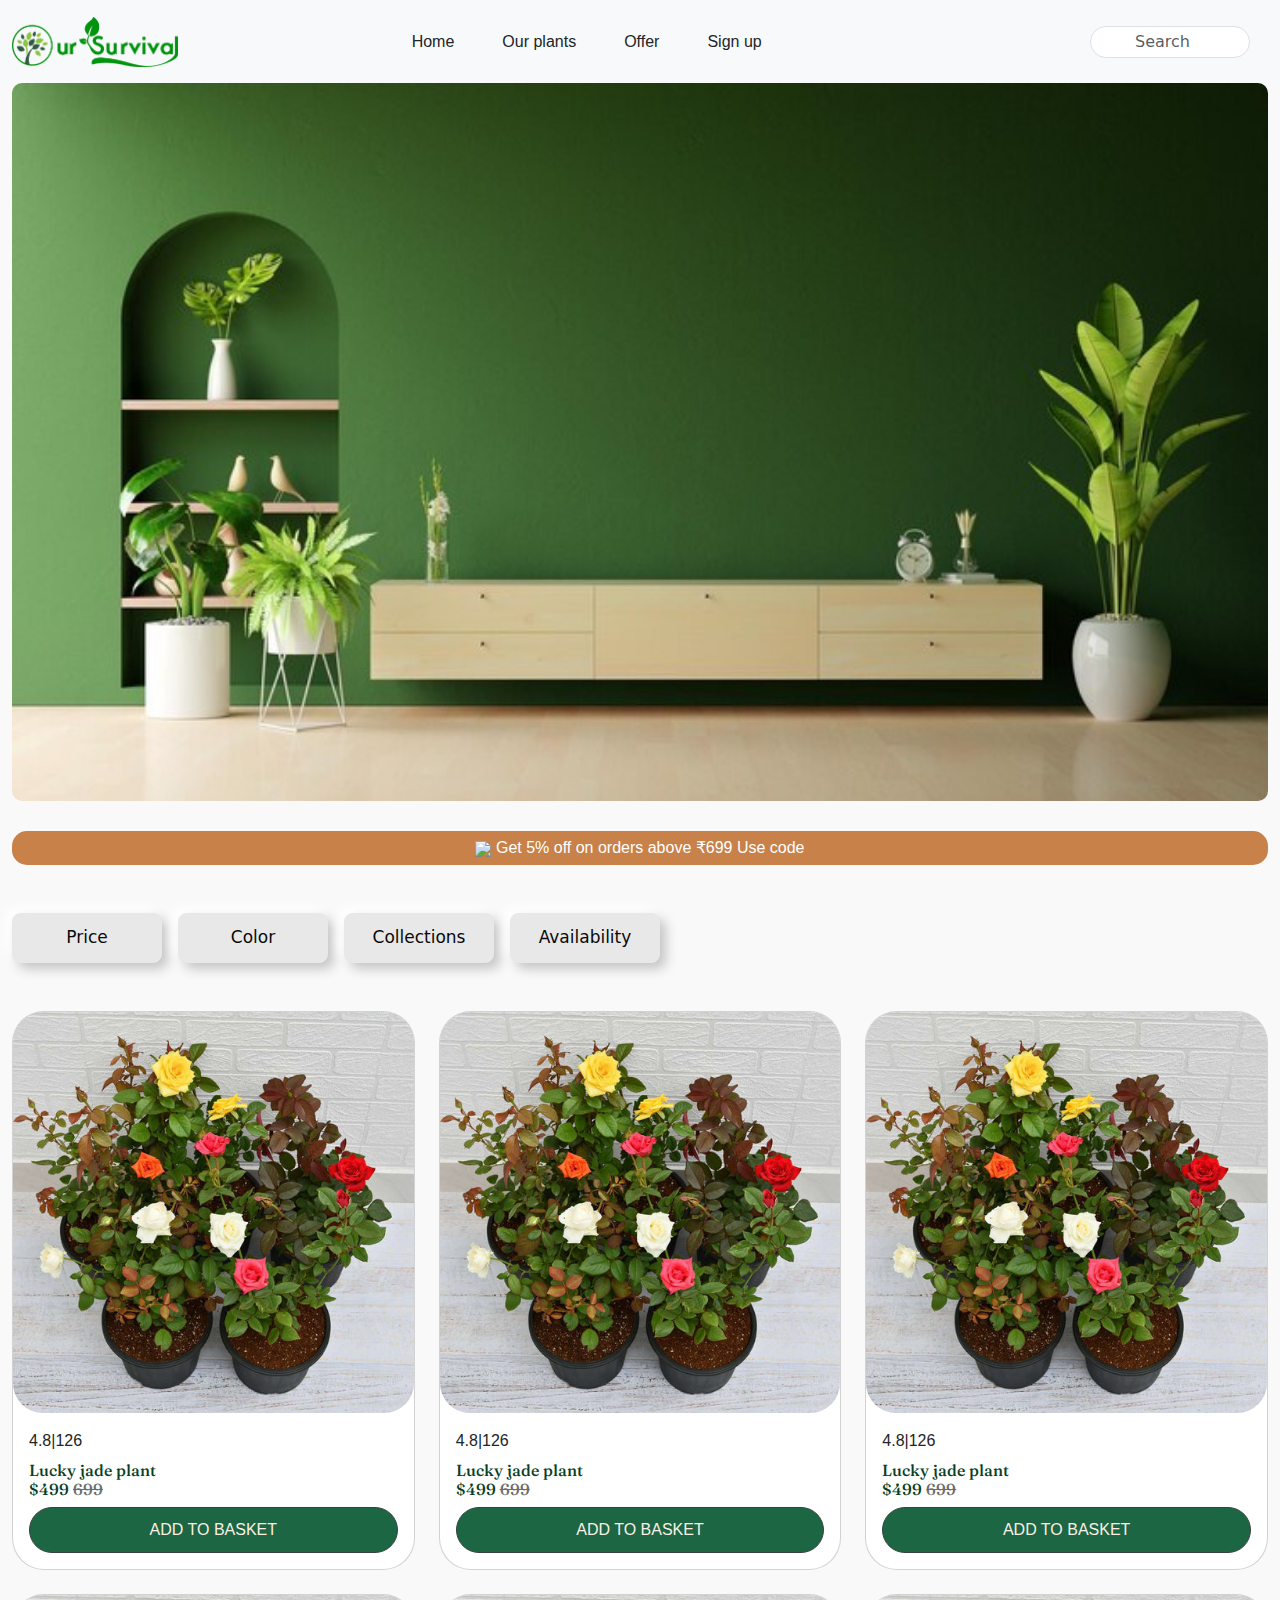
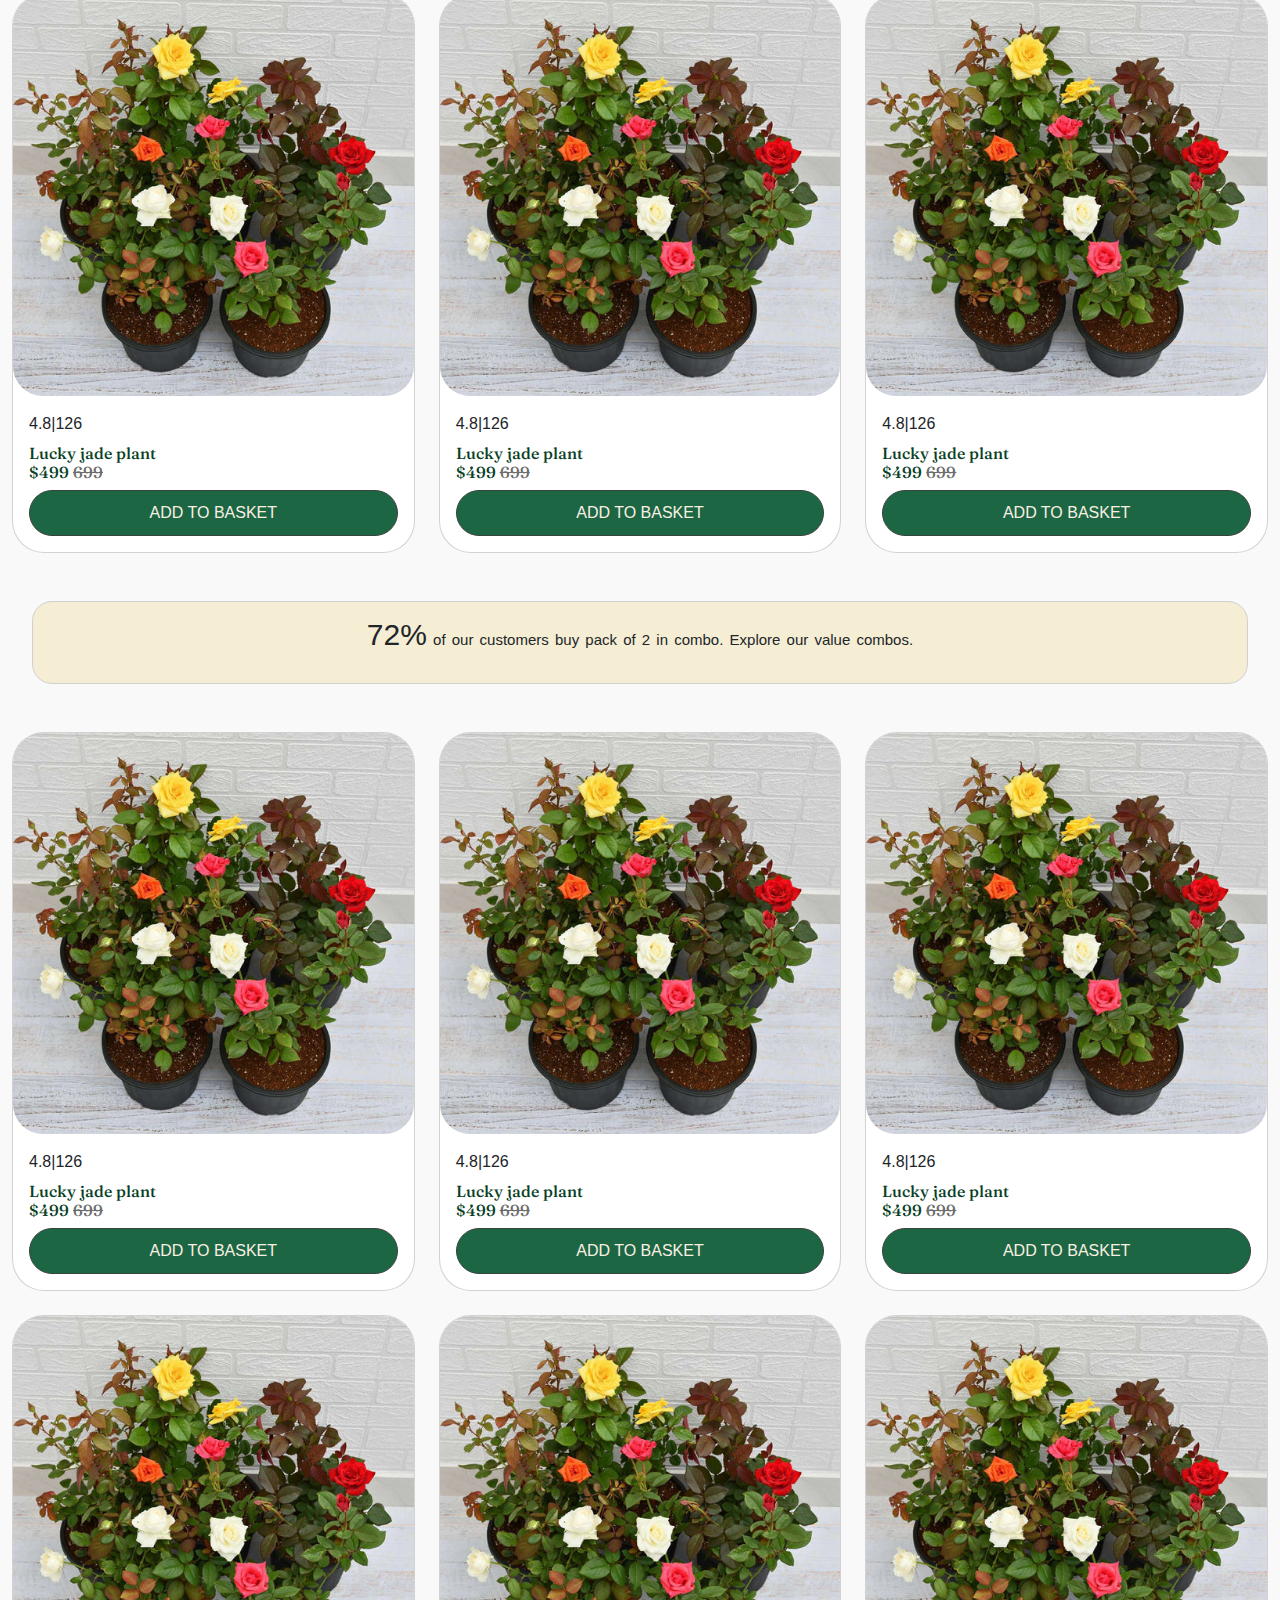
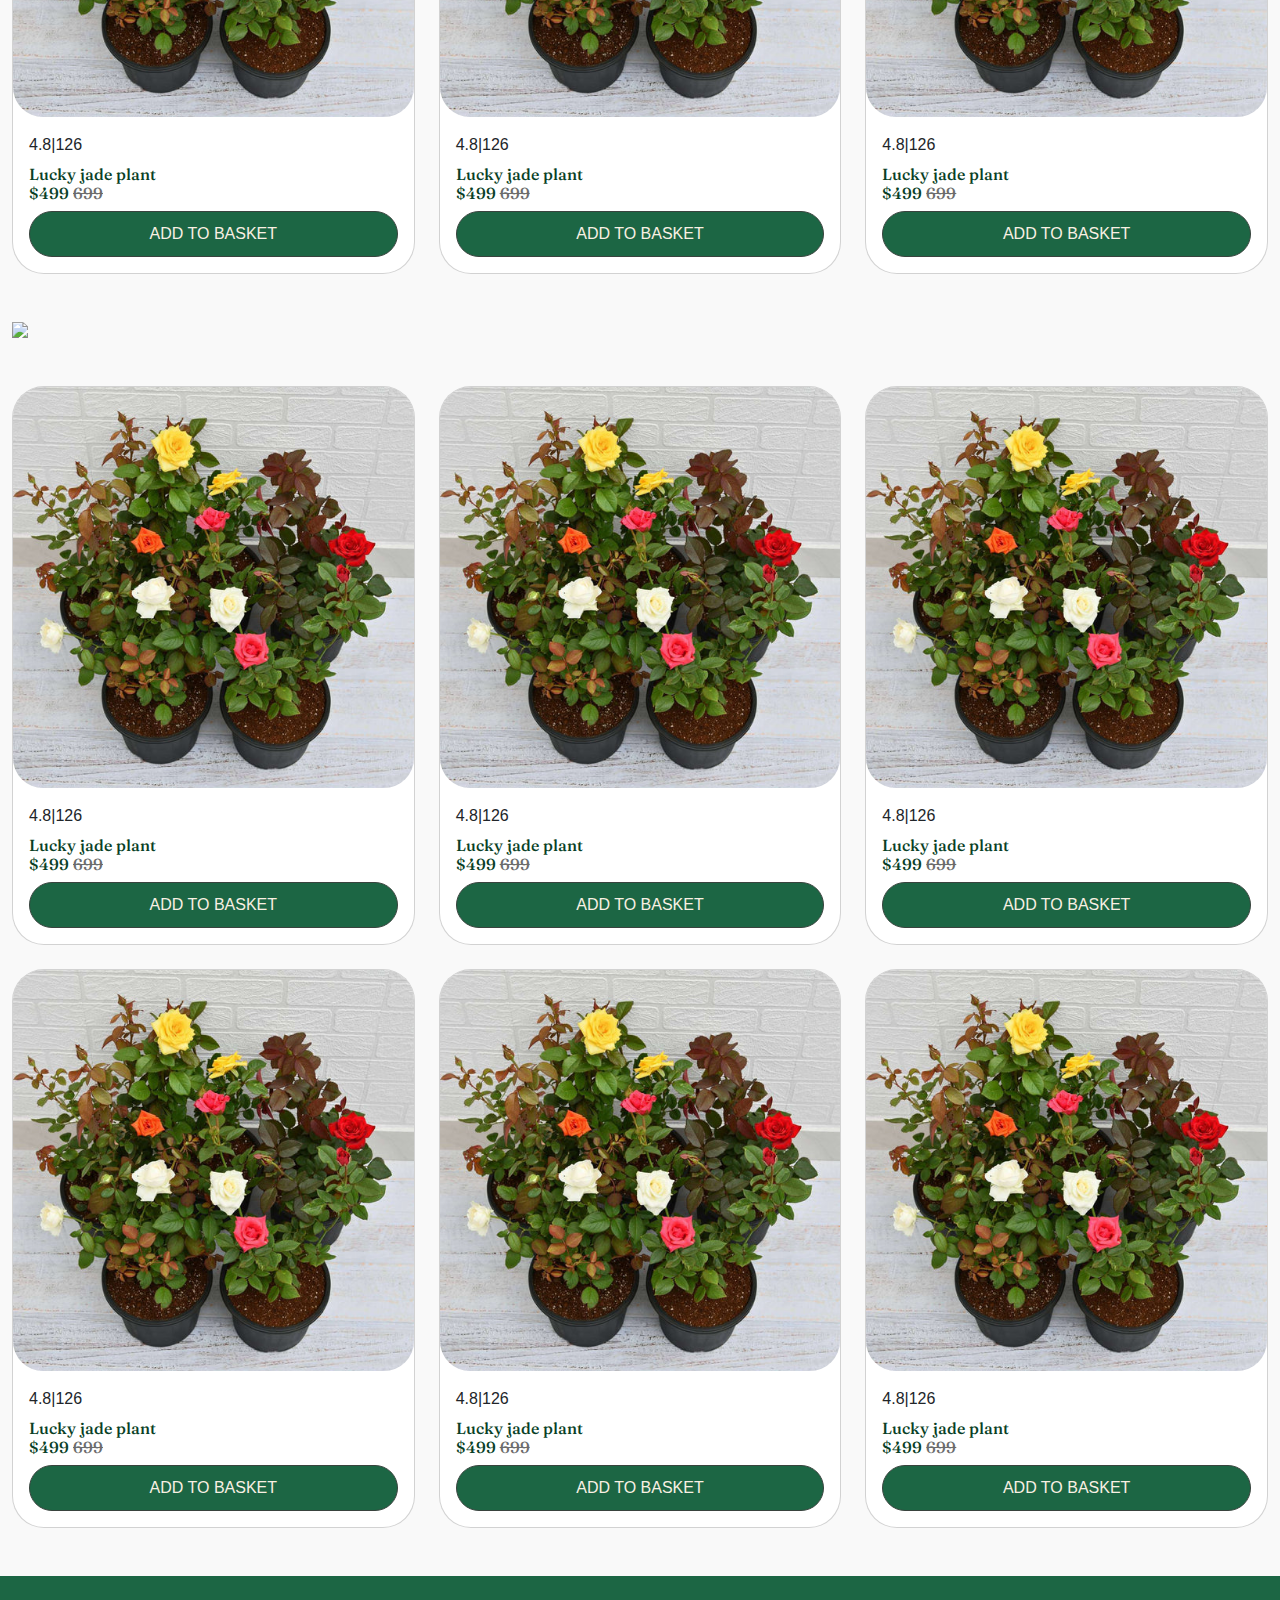
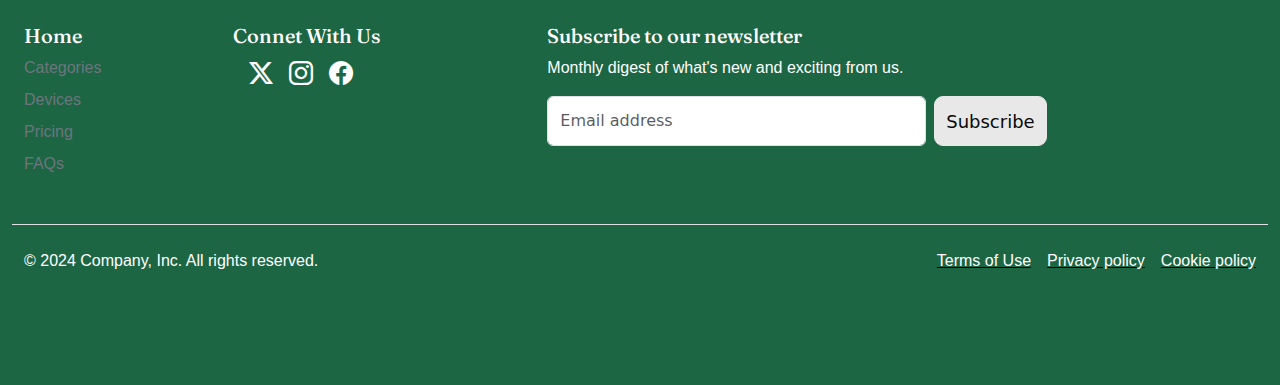
==== commit 3ca3bddc: "add" ====
--- a/offer.html
+++ b/offer.html
@@ -6,7 +6,8 @@
     <meta charset="utf-8" />
     <meta
       name="viewport"
-      content="width=device-width, initial-scale=1, shrink-to-fit=no" />
+      content="width=device-width, initial-scale=1, shrink-to-fit=no"
+    />
     <link rel="stylesheet" href="assets/bootstrap/bootstrap.min.css" />
     <link rel="stylesheet" href="assets/css/style.css" />
     <script src="assets/bootstrap/bootstrap.bundle.min.js" defer></script>
@@ -14,21 +15,11 @@
     <script src="assets/js/script.js" defer></script>
   </head>
   <body>
-    <div class="header" style="background: #c3bebe"></div>
-    <section>
-      <img
-        src="image.png"
-        class="img-fluid"
-        alt="Responsive image"
-        style="
-          width: 90%;
-          margin-left: 5%;
-          margin-bottom: 30px;
-          aspect-ratio: 1920/512;
-          object-fit: cover;
-        " />
+    <div class="header sticky-top" style="background: #f8f9fa"></div>
+    <section class="container-xxl">
+      <img src="image.png " class="offer-img" alt="Responsive image" />
     </section>
-     <main class="container-xxl">
+    <main class="container-xxl">
       <div
         class="offer-strip-cus d-flex align-items-center justify-content-center"
         style="
@@ -38,63 +29,72 @@
           border-radius: 15px;
           padding: 5px;
           color: white;
-        ">
-        <p style="margin-bottom: 0 !important;">
+        "
+      >
+        <p style="margin-bottom: 0 !important">
           <img
             src="https://cdn.shopify.com/s/files/1/0646/8327/8550/files/Discount_1.gif?v=1719479650"
-            style="width: 25px" />
+            style="width: 25px"
+          />
           Get 5% off on orders above ₹699 Use code
         </p>
       </div>
-    </main> 
-    <div class="container-xxl mb-5 mt-5 ">
-      <div
-        class="text-center mt-4 d-flex  gap-3 flex-wrap">
+    </main>
+    <div class="container-xxl mb-5 mt-5">
+      <div class="text-center mt-4 d-flex gap-3 flex-wrap">
         <button class="btn btn-light">Price</button>
         <button class="btn btn-light">Color</button>
         <button class="btn btn-light">Collections</button>
         <button class="btn btn-light">Availability</button>
       </div>
     </div>
-     <div class="container-xxl mb-5 mt-5 "> <div
-        class="row row-cols-1 row-cols-md-3 g-4 cards">
-      </div>
-    </div> <section
-      class="container-fluid"
+    <div class="container-xxl mb-5 mt-5">
+      <div class="row row-cols-1 row-cols-md-3 g-4 cards"></div>
+    </div>
+    <section
+      class="container-xxl"
       style="
         width: 95%;
         padding: 10px;
         background: #f5eed4;
         border-radius: 20px;
         border: 1px solid #d1d0cf;
-      ">
+      "
+    >
       <p
         style="
           text-align: center;
           font-weight: 400;
-          font-size: 17px;
-          word-spacing: 5px;
-        ">
-        <span style="font-size: 40px; font-weight: 500">72%</span> of our
+          font-size: 15px;
+          word-spacing: 2px;
+        "
+      >
+        <span style="font-size: 30px; font-weight: 500">72%</span> of our
         customers buy pack of 2 in combo. Explore our value combos.
       </p>
-    </section> <div class="container-xxl mb-5 mt-5 ">
-      <div class="row row-cols-1 row-cols-md-3 g-4 cards">
+    </section>
+    <div class="container-xxl mb-5 mt-5">
+      <div class="row row-cols-1 row-cols-md-3 g-4 cards"></div>
+    </div>
+    <div class="commonclassfordesign second">
+      <div class="forth-section-plp-cus container-xxl">
+        <img
+          class="desktop-image d-none d-sm-block"
+          src="https://cdn.shopify.com/s/files/1/0646/8327/8550/files/Group_1000008405.png?v=1719384956"
+          style="width: 100%"
+        />
+        <img
+          class="mobile-image d-block d-sm-none"
+          src="https://cdn.shopify.com/s/files/1/0646/8327/8550/files/Group_1000008378_1.png?v=1719404332"
+          style="margin-left: 8px; width: 95%"
+        />
       </div>
-    </div> <div class="commonclassfordesign second ">
-      <div class="forth-section-plp-cus">
-        <img
-          class="desktop-image d-none d-sm-block "
-          src="https://cdn.shopify.com/s/files/1/0646/8327/8550/files/Group_1000008405.png?v=1719384956"
-          style="width: 90%; margin-left: 75px" />
-        <img class="mobile-image d-block d-sm-none"
-          src="https://cdn.shopify.com/s/files/1/0646/8327/8550/files/Group_1000008378_1.png?v=1719404332"
-          style="margin-left: 8px; width: 95%;"> </div>
-    </div> <div class="container-xxl mb-5 mt-5 ">
-      <div class="row row-cols-1 row-cols-md-3 g-4 cards">
-      </div>
-    </div> <!-- footer start -->
-    <div class="footer" style="background-color: #1c6644;"></div>
+    </div>
+    <div class="container-xxl mb-5 mt-5">
+      <div class="row row-cols-1 row-cols-md-3 g-4 cards"></div>
+    </div>
+    <!-- footer start -->
+    <div class="footer" style="background-color: #1c6644"></div>
     <!-- footer end -->
   </body>
 </html>
--- a/assets/css/style.css
+++ b/assets/css/style.css
@@ -49,7 +49,7 @@
   width: 150px;
   height: 50px;
   color: #090909;
-  font-size: 18px;
+  font-size: 17px;
   border-radius: 0.5em;
   background: #e8e8e8;
   cursor: pointer;
@@ -112,20 +112,16 @@
 /* rtl:end:ignore */ /* Featurettes
 ------------------------- */
 .featurette-divider {
-  margin: 5rem 0; /* Space out the Bootstrap <hr> more */
-} /* Thin out the marketing headings */
+  margin: 3rem 0; 
+}
+  /* Space out the Bootstrap <hr> more */
 /* rtl:begin:remove */
-.featurette-heading {
+/* .featurette-heading {
   letter-spacing: -0.05rem;
-} /* rtl:end:remove */ /* RESPONSIVE CSS
+} */ /* rtl:end:remove */ /* RESPONSIVE CSS
 -------------------------------------------------- */
-@media (min-width: 40em) {
-  /* Bump up size of carousel content */
-  /*   .carousel-caption p {
-    margin-bottom: 1.25rem;
-    font-size: 1.25rem;
-    line-height: 1.4;
-  } */
+/* @media (min-width: 40em) {
+
   .featurette-heading {
     font-size: 50px;
   }
@@ -134,7 +130,7 @@
   .featurette-heading {
     margin-top: 7rem;
   }
-}
+} */
 /* Carsoul css end */
 .Ourplants {
   text-align: center;
@@ -254,3 +250,67 @@
 .signup-form button:hover {
   background-color: #218838;
 }
+
+.survival-img {
+  width: 100%;
+
+  height: auto;
+
+  object-fit: cover;
+
+  border-radius: 50%;
+}
+
+/* Desktop mode */
+
+@media (min-width: 992px) {
+  .survival-img {
+    width: 350px;
+  }
+}
+
+/* Tablet mode */
+
+@media (min-width: 768px) and (max-width: 991px) {
+  .survival-img {
+    width: 250px;
+  }
+}
+
+/* Mobile mode */
+
+@media (max-width: 767px) {
+  .survival-img {
+    width: 150px;
+  }
+}
+
+.offer-img {
+  width: 100%;
+  margin-bottom: 30px;
+  aspect-ratio:  1.75 / 1;;
+  object-fit: cover;
+  border-radius: 10px;
+}
+
+
+/* @media (min-width: 992px) {
+  .survival-img {
+    width: 80%; 
+    margin-left: 10%; 
+  }
+}
+
+@media (min-width: 768px) and (max-width: 991px) {
+  .survival-img {
+    width: 70%; 
+    margin-left: 15%; 
+  }
+}
+
+@media (max-width: 767px) {
+  .survival-img {
+    width: 100%; 
+    margin-left: 0; 
+  }
+} */
